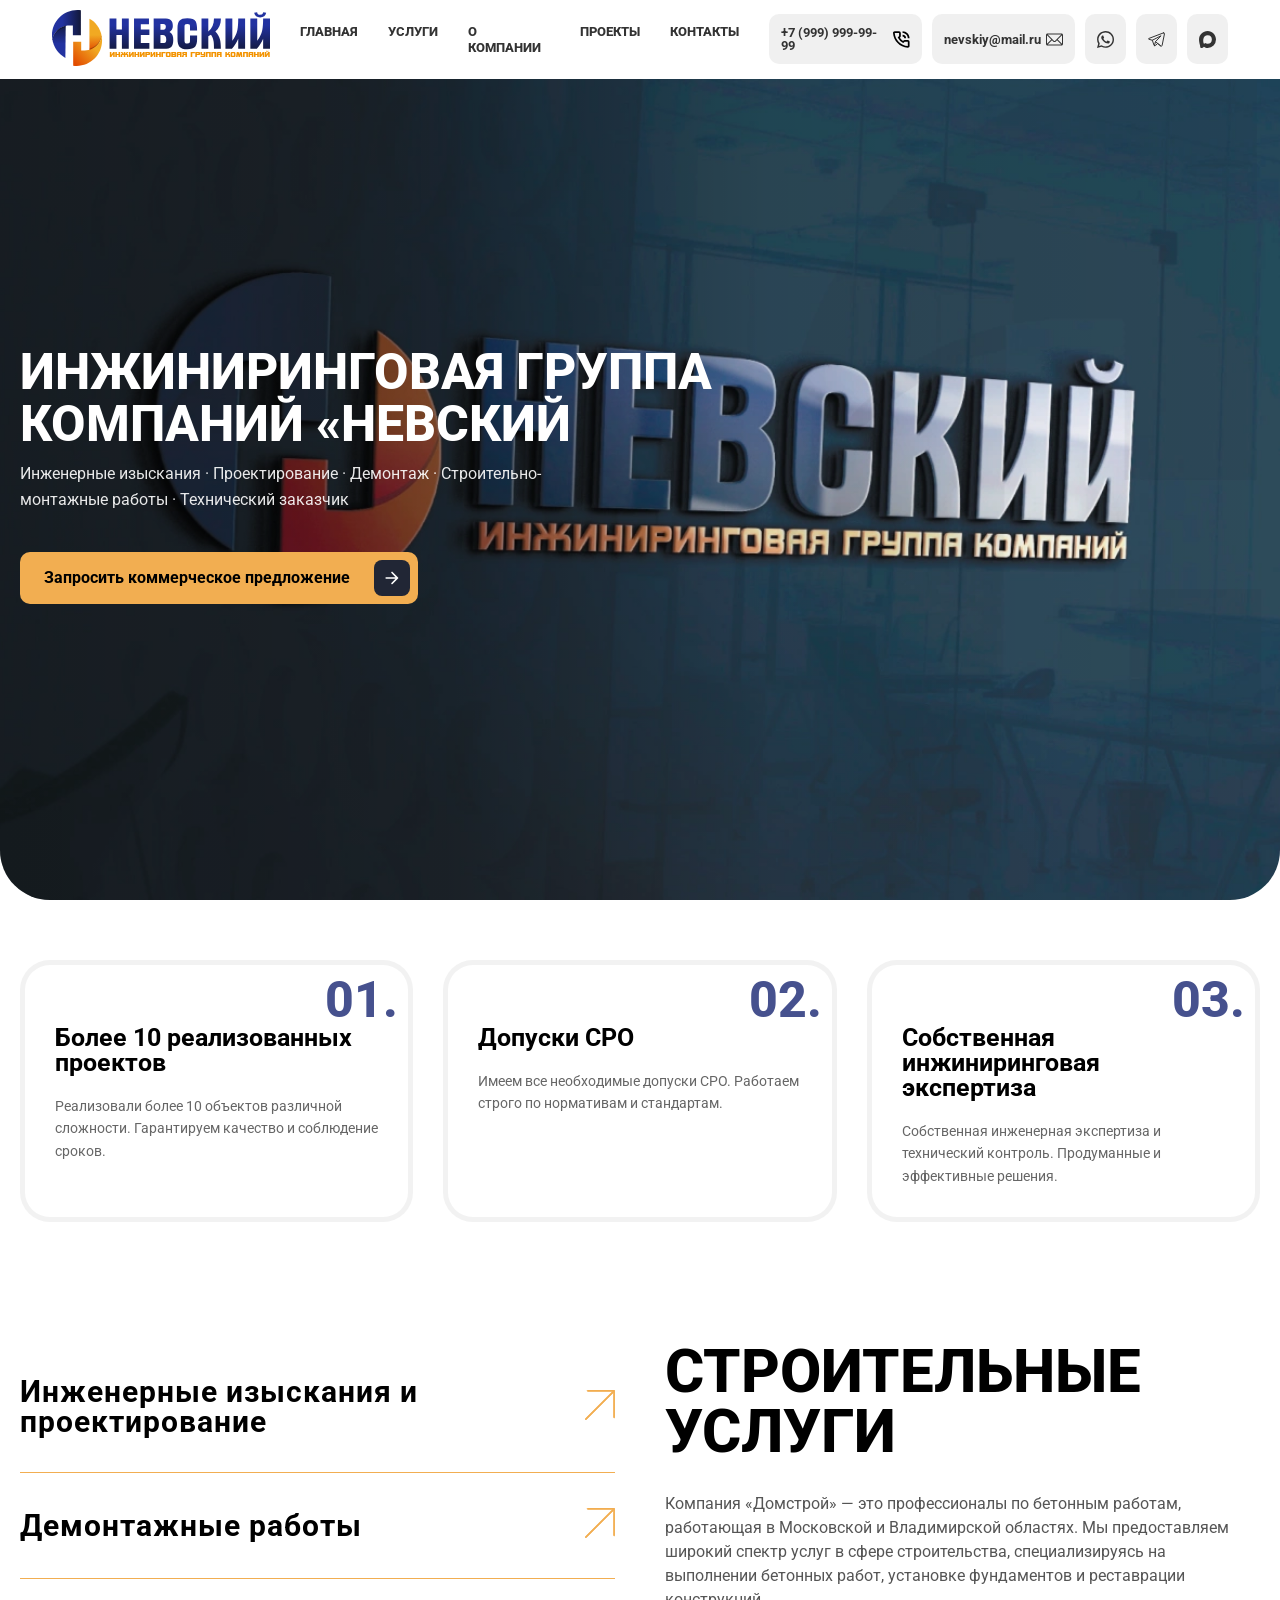
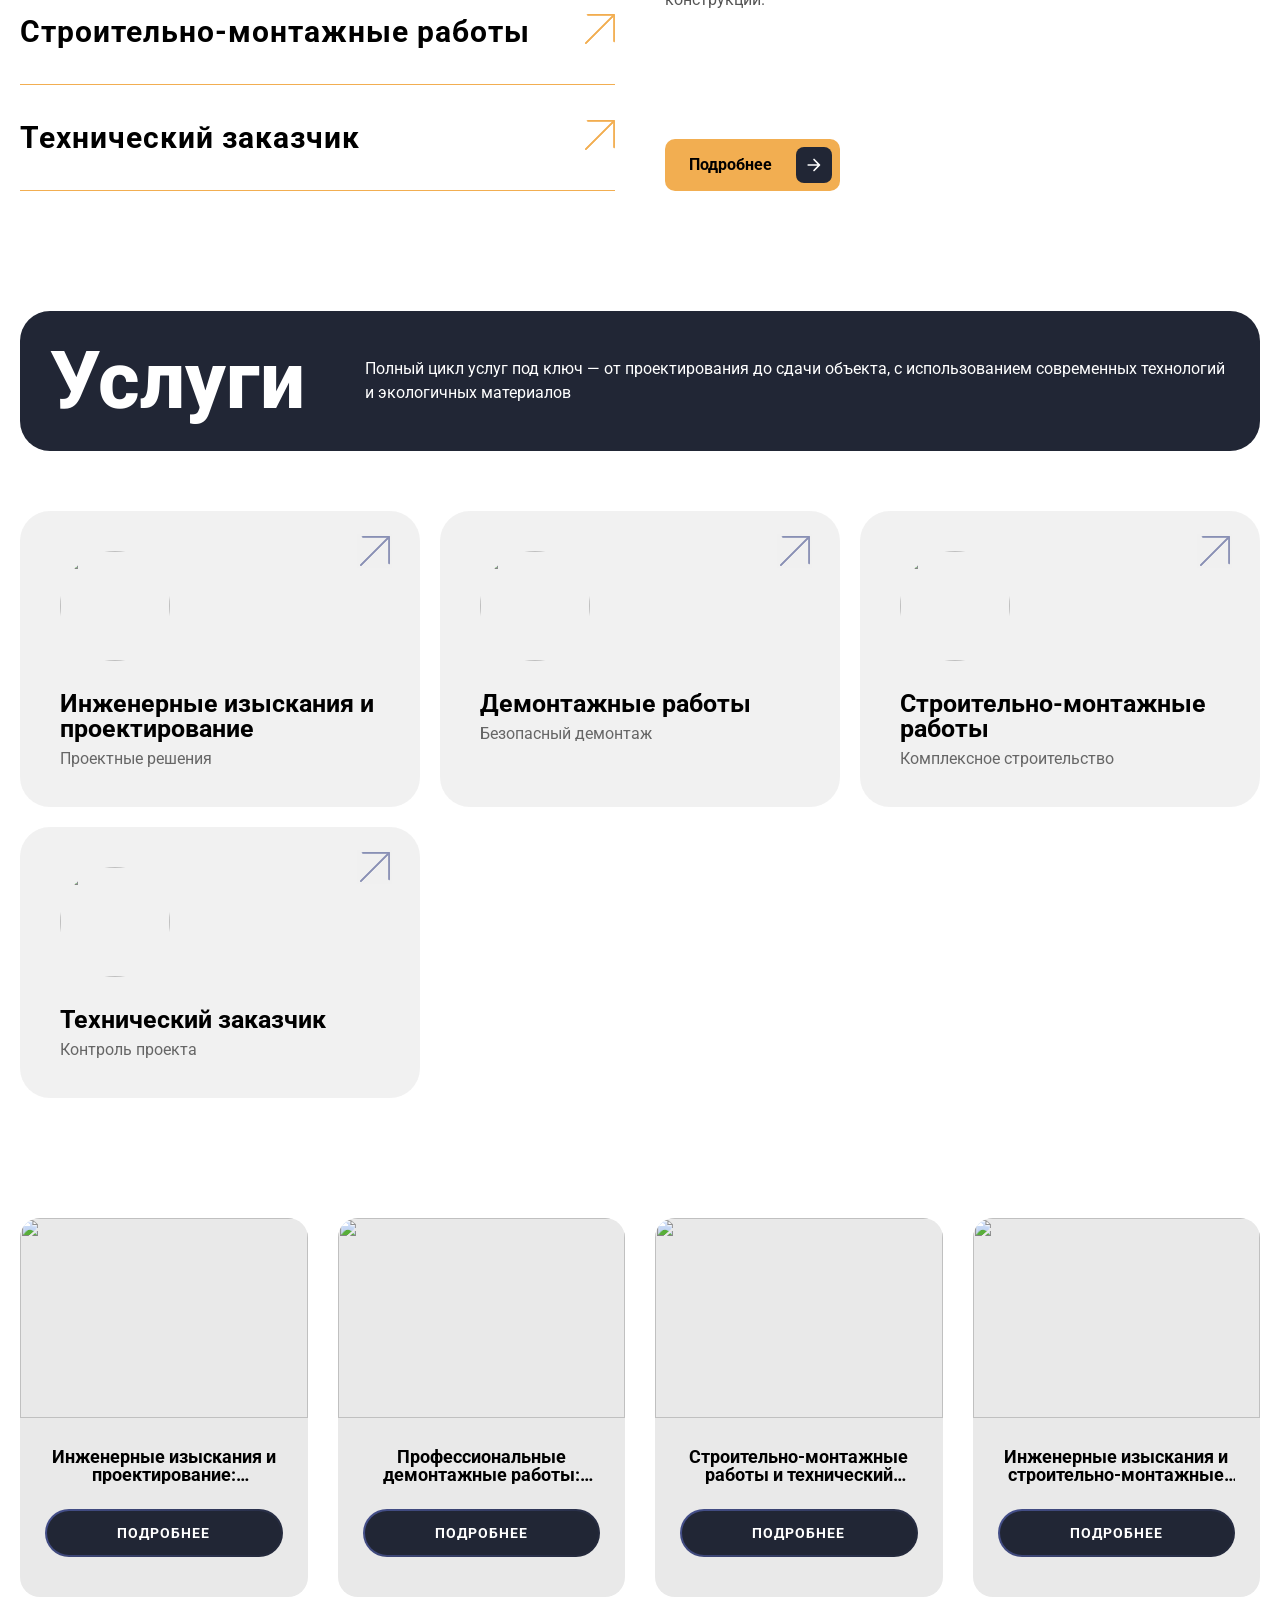
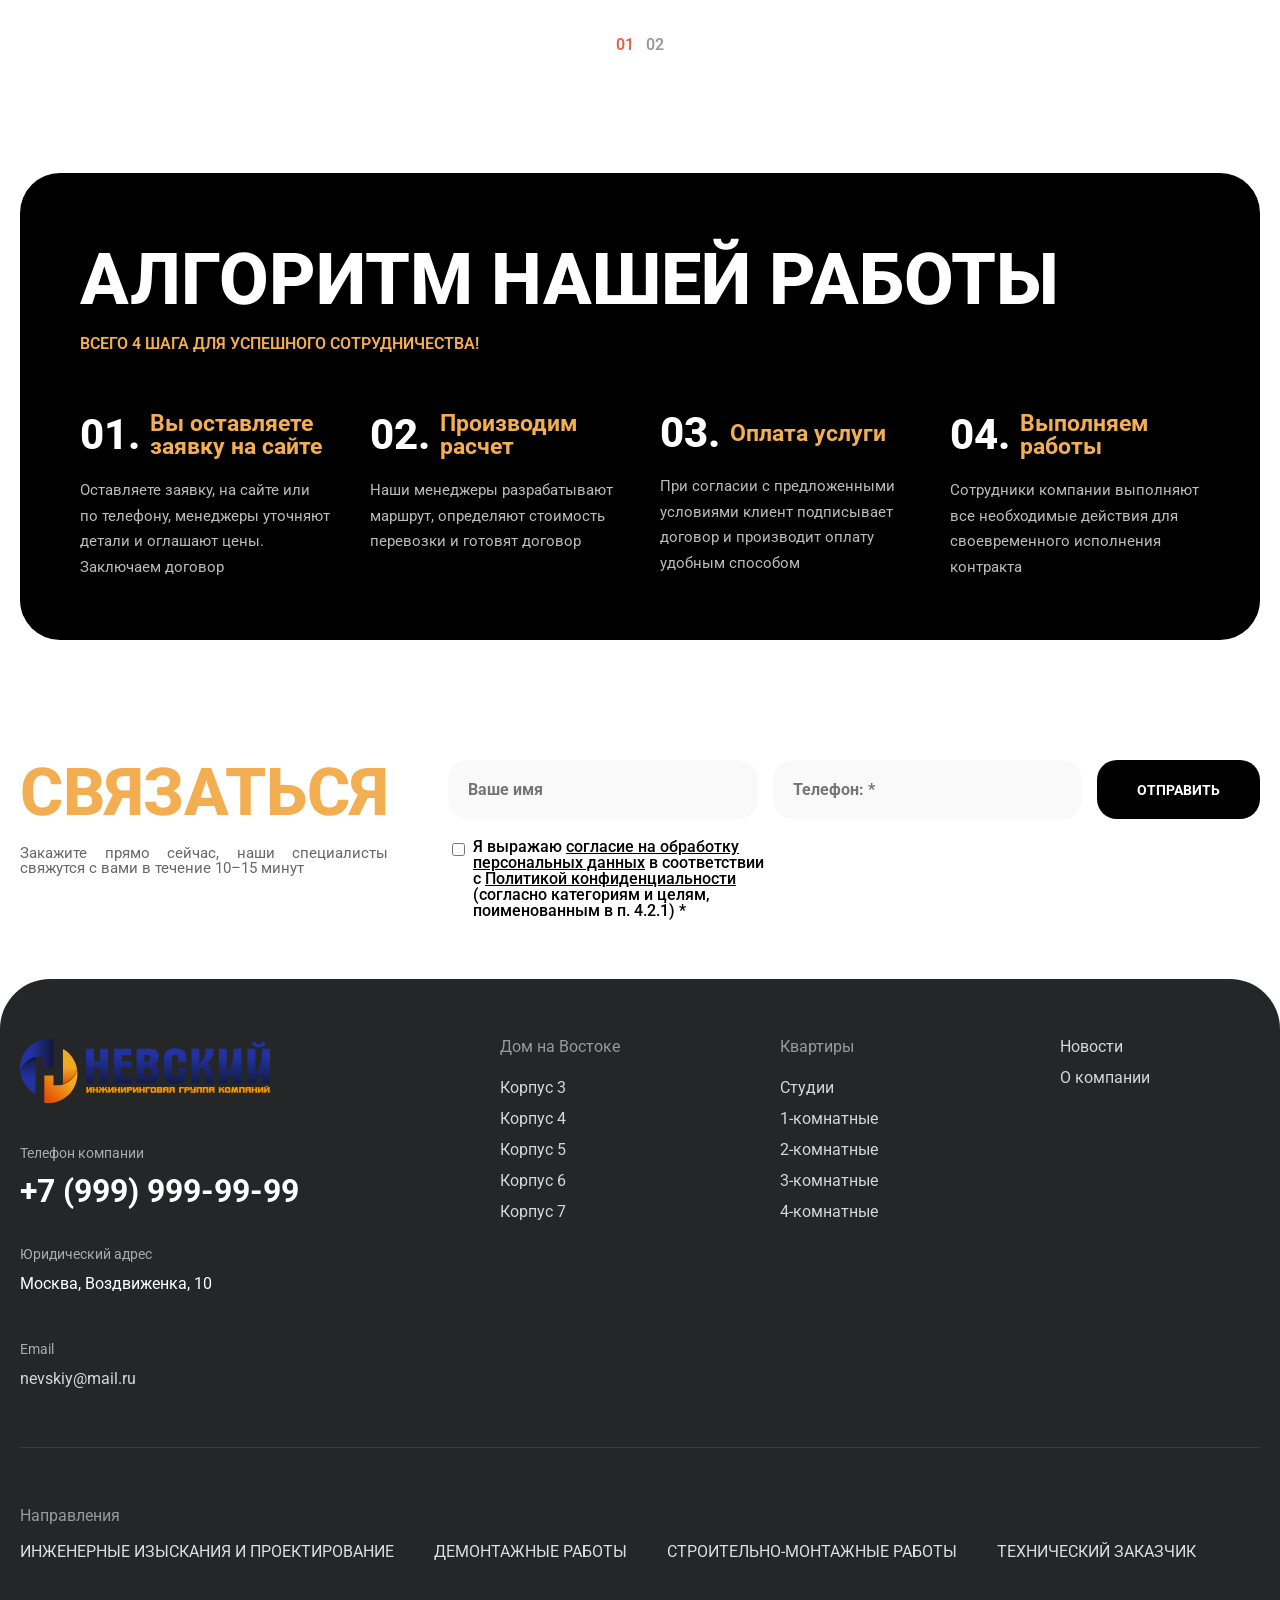
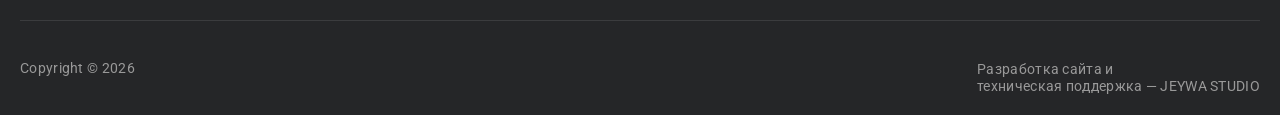
==== index.html @ 9e15210d "new" ====
<!doctype html>
<html lang="en">
  <head>
    <meta charset="UTF-8" />
    <meta name="viewport" content="width=device-width, initial-scale=1.0" />
    <link rel="stylesheet" href="/assests/css/reset.css" />
    <link
      rel="stylesheet"
      href="https://cdn.jsdelivr.net/npm/swiper@11/swiper-bundle.min.css"
    />
    <link rel="stylesheet" href="/assests/css/style.css" />
    <link
      rel="shortcut icon"
      href="/assests/img/favicon.svg"
      type="image/x-icon"
    />
    <title>Невский</title>
  </head>
  <body>
    <header>
      <div class="container">
        <div class="header_menu">
          <a href="/">
            <img src="/assests/img/logo.svg" alt="" />
          </a>
          <ul class="menu">
            <li><a href="/">ГЛАВНАЯ</a></li>
            <li class="has-dropdown">
              <a href="#">УСЛУГИ</a>

              <div class="dropdown">
                <ul>
                  <li><a href="#">Инженерные изыскания и проектирование</a></li>
                  <li><a href="#">Демонтажные работы</a></li>
                  <li><a href="#">Строительно-монтажные работы</a></li>
                  <li><a href="#">Технический заказчик</a></li>
                </ul>
              </div>
            </li>
            <li><a href="">О КОМПАНИИ</a></li>
            <li><a href="">ПРОЕКТЫ</a></li>
            <li><a href="">КОНТАКТЫ</a></li>
          </ul>
          <div class="socials">
            <a href="" class="phone">
              +7 (999) 999-99-99
              <svg
                xmlns="http://www.w3.org/2000/svg"
                preserveAspectRatio="xMidYMid"
                width="28"
                height="28"
                viewBox="0 0 28 28"
                data-prefix="i2xv66jni"
              >
                <path
                  d="M25.025 27.999l-.2-.006C11.516 27.153.846 16.484.006 3.176A3.023 3.023 0 0 1 .803.923a2.918 2.918 0 0 1 2.151-.92h7.332a2.956 2.956 0 0 1 2.952 2.952v5.293c0 .777-.315 1.538-.864 2.087l-.735.735a17.316 17.316 0 0 0 5.293 5.291l.735-.734a2.935 2.935 0 0 1 2.087-.864h5.294A2.955 2.955 0 0 1 28 17.715v7.332c0 1.656-1.307 2.952-2.975 2.952zm.023-10.284h-5.294l-2.33 2.33-.972-.537a20.286 20.286 0 0 1-7.96-7.958l-.536-.972 2.33-2.33V2.955H2.954C3.699 14.817 13.182 24.3 25.012 25.047l.013 1.476v-1.476c.027 0 .038-.006.038-.006l-.015-7.326zm-5.905-5.904a2.956 2.956 0 0 0-2.952-2.952V5.907a5.91 5.91 0 0 1 5.904 5.904h-2.952zm-2.952-8.856V.003C22.702.003 28 5.3 28 11.811h-2.952c0-4.884-3.973-8.856-8.857-8.856z"
                  fill-rule="evenodd"
                  class="path-i1nedck9y"
                ></path>
              </svg>
            </a>
            <a href="" class="mail">
              nevskiy@mail.ru
              <svg
                xmlns="http://www.w3.org/2000/svg"
                version="1.1"
                xmlns:xlink="http://www.w3.org/1999/xlink"
                width="512"
                height="512"
                x="0"
                y="0"
                viewBox="0 0 512 512"
                style="enable-background: new 0 0 512 512"
                xml:space="preserve"
                class=""
              >
                <g>
                  <path
                    d="M467 76H45C20.238 76 0 96.149 0 121v270c0 24.86 20.251 45 45 45h422c24.762 0 45-20.149 45-45V121c0-24.857-20.248-45-45-45zm-6.91 30L267.624 299.094c-5.864 5.882-17.381 5.886-23.248 0L51.91 106h408.18zM30 385.485v-258.97L159.065 256 30 385.485zM51.91 406l128.334-128.752 42.885 43.025c17.574 17.631 48.175 17.624 65.743 0l42.885-43.024L460.09 406H51.91zM482 385.485 352.935 256 482 126.515v258.97z"
                    fill="#333333"
                    opacity="1"
                    data-original="#000000"
                    class=""
                  ></path>
                </g>
              </svg>
            </a>
            <a href="">
              <svg
                xmlns="http://www.w3.org/2000/svg"
                version="1.1"
                xmlns:xlink="http://www.w3.org/1999/xlink"
                width="512"
                height="512"
                x="0"
                y="0"
                viewBox="0 0 24 24"
                style="enable-background: new 0 0 512 512"
                xml:space="preserve"
                class=""
              >
                <g>
                  <path
                    d="m17.507 14.307-.009.075c-2.199-1.096-2.429-1.242-2.713-.816-.197.295-.771.964-.944 1.162-.175.195-.349.21-.646.075-.3-.15-1.263-.465-2.403-1.485-.888-.795-1.484-1.77-1.66-2.07-.293-.506.32-.578.878-1.634.1-.21.049-.375-.025-.524-.075-.15-.672-1.62-.922-2.206-.24-.584-.487-.51-.672-.51-.576-.05-.997-.042-1.368.344-1.614 1.774-1.207 3.604.174 5.55 2.714 3.552 4.16 4.206 6.804 5.114.714.227 1.365.195 1.88.121.574-.091 1.767-.721 2.016-1.426.255-.705.255-1.29.18-1.425-.074-.135-.27-.21-.57-.345z"
                    fill="#333333"
                    opacity="1"
                    data-original="#000000"
                    class=""
                  ></path>
                  <path
                    d="M20.52 3.449C12.831-3.984.106 1.407.101 11.893c0 2.096.549 4.14 1.595 5.945L0 24l6.335-1.652c7.905 4.27 17.661-1.4 17.665-10.449 0-3.176-1.24-6.165-3.495-8.411zm1.482 8.417c-.006 7.633-8.385 12.4-15.012 8.504l-.36-.214-3.75.975 1.005-3.645-.239-.375c-4.124-6.565.614-15.145 8.426-15.145a9.865 9.865 0 0 1 7.021 2.91 9.788 9.788 0 0 1 2.909 6.99z"
                    fill="#333333"
                    opacity="1"
                    data-original="#000000"
                    class=""
                  ></path>
                </g>
              </svg>
            </a>
            <a href="">
              <svg
                xmlns="http://www.w3.org/2000/svg"
                version="1.1"
                xmlns:xlink="http://www.w3.org/1999/xlink"
                width="512"
                height="512"
                x="0"
                y="0"
                viewBox="0 0 682.667 682.667"
                style="enable-background: new 0 0 512 512"
                xml:space="preserve"
                class=""
              >
                <g>
                  <defs>
                    <clipPath id="a" clipPathUnits="userSpaceOnUse">
                      <path
                        d="M0 512h512V0H0Z"
                        fill="#333333"
                        opacity="1"
                        data-original="#000000"
                        class=""
                      ></path>
                    </clipPath>
                  </defs>
                  <g
                    clip-path="url(#a)"
                    transform="matrix(1.33333 0 0 -1.33333 0 682.667)"
                  >
                    <path
                      d="m0 0-433.385-165.437c-21.983-8.391-21.621-21.09.801-28.223l97.365-27.86 51.179-146.354c7.766-22.211 28.282-27.341 45.59-11.406l65.114 59.952 91.502-73.681c18.594-14.42 37.625-7.349 42.295 15.709l71.01 350.63C36.141-3.612 21.98 8.388 0 0Z"
                      style="
                        stroke-width: 30;
                        stroke-linecap: round;
                        stroke-linejoin: round;
                        stroke-miterlimit: 10;
                        stroke-dasharray: none;
                        stroke-opacity: 1;
                      "
                      transform="translate(464.639 454.906)"
                      fill="none"
                      stroke="#333333"
                      stroke-width="30"
                      stroke-linecap="round"
                      stroke-linejoin="round"
                      stroke-miterlimit="10"
                      stroke-dasharray="none"
                      stroke-opacity=""
                      data-original="#000000"
                      opacity="1"
                      class=""
                    ></path>
                    <path
                      d="m0 0 260.809 133.243L93.535-44.497l-29.594-119.86"
                      style="
                        stroke-width: 30;
                        stroke-linecap: round;
                        stroke-linejoin: round;
                        stroke-miterlimit: 10;
                        stroke-dasharray: none;
                        stroke-opacity: 1;
                      "
                      transform="translate(130.728 234.059)"
                      fill="none"
                      stroke="#333333"
                      stroke-width="30"
                      stroke-linecap="round"
                      stroke-linejoin="round"
                      stroke-miterlimit="10"
                      stroke-dasharray="none"
                      stroke-opacity=""
                      data-original="#000000"
                      opacity="1"
                      class=""
                    ></path>
                    <path
                      d="m0 0 156.959-126.387"
                      style="
                        stroke-width: 30;
                        stroke-linecap: round;
                        stroke-linejoin: round;
                        stroke-miterlimit: 10;
                        stroke-dasharray: none;
                        stroke-opacity: 1;
                      "
                      transform="translate(225.052 188.92)"
                      fill="none"
                      stroke="#333333"
                      stroke-width="30"
                      stroke-linecap="round"
                      stroke-linejoin="round"
                      stroke-miterlimit="10"
                      stroke-dasharray="none"
                      stroke-opacity=""
                      data-original="#000000"
                      opacity="1"
                      class=""
                    ></path>
                  </g>
                </g>
              </svg>
            </a>
            <a href="">
              <svg
                xmlns="http://www.w3.org/2000/svg"
                viewBox="0 0 42 42"
                width="42"
                height="42"
                fill="#333"
              >
                <path
                  fill-rule="evenodd"
                  d="M21.47 41.88c-4.11 0-6.02-.6-9.34-3-2.1 2.7-8.75 4.81-9.04 1.2 0-2.71-.6-5-1.28-7.5C1 29.5.08 26.07.08 21.1.08 9.23 9.82.3 21.36.3c11.55 0 20.6 9.37 20.6 20.91a20.6 20.6 0 0 1-20.49 20.67Zm.17-31.32c-5.62-.29-10 3.6-10.97 9.7-.8 5.05.62 11.2 1.83 11.52.58.14 2.04-1.04 2.95-1.95a10.4 10.4 0 0 0 5.08 1.81 10.7 10.7 0 0 0 11.19-9.97 10.7 10.7 0 0 0-10.08-11.1Z"
                  clip-rule="evenodd"
                ></path>
              </svg>
            </a>
          </div>
        </div>
      </div>
    </header>
    <main>
      <section class="hero">
        <div class="container">
          <div class="hero-content">
            <!-- <span class="hero-subtitle white">
              СКОРОСТЬ И КАЧЕСТВО РАБОТЫ
            </span> -->

            <!-- <span class="hero-subtitle yellow">
               Инжиниринговая Группа Компаний «Невский
            </span> -->

            <h1 class="hero-title">Инжиниринговая Группа Компаний «Невский</h1>

            <p class="hero-text">
              Инженерные изыскания · Проектирование · Демонтаж ·
              Строительно-монтажные работы · Технический заказчик
            </p>
            <a class="view-posts-btn">
              <span class="btn-text">Запросить коммерческое предложение</span>

              <span class="btn-icon">
                <svg
                  xmlns="http://www.w3.org/2000/svg"
                  aria-hidden="true"
                  viewBox="0 0 24 24"
                >
                  <path
                    fill="currentColor"
                    d="M5 13h11.17l-4.88 4.88c-.39.39-.39 1.03 0 1.42s1.02.39 1.41 0l6.59-6.59a.996.996 0 0 0 0-1.41l-6.58-6.6a.996.996 0 1 0-1.41 1.41L16.17 11H5c-.55 0-1 .45-1 1s.45 1 1 1"
                  ></path>
                </svg>
              </span>
            </a>
          </div>
        </div>
      </section>
      <section class="advantages">
        <div class="container">
          <div class="advantages-grid">
            <div class="adv-card">
              <span class="adv-number"></span>
              <h3>Более 10 реализованных проектов</h3>
              <p>
                Реализовали более 10 объектов различной сложности. Гарантируем
                качество и соблюдение сроков.
              </p>
            </div>

            <div class="adv-card">
              <span class="adv-number"></span>
              <h3>Допуски СРО</h3>
              <p>
                Имеем все необходимые допуски СРО. Работаем строго по нормативам
                и стандартам.
              </p>
            </div>

            <div class="adv-card">
              <span class="adv-number"></span>
              <h3>Собственная инжиниринговая экспертиза</h3>
              <p>
                Собственная инженерная экспертиза и технический контроль.
                Продуманные и эффективные решения.
              </p>
            </div>
          </div>
        </div>
      </section>
      <section class="about-services">
        <div class="container">
          <div class="about-wrapper">
            <!-- LEFT -->
            <div class="about-left">
              <div class="service-item">
                <h3>Инженерные изыскания и проектирование</h3>
                <span class="arrow">
                  <svg
                    xmlns="http://www.w3.org/2000/svg"
                    preserveAspectRatio="xMidYMid"
                    width="42"
                    height="42"
                    viewBox="0 0 42 42"
                    data-prefix="isy498gd6"
                  >
                    <path
                      d="M.996 42a.995.995 0 0 0 .706-.293L39.91 3.414V38a.999.999 0 1 0 1.996 0V1a1 1 0 0 0-.998-1H3.99a.999.999 0 0 0-.998 1c0 .552.446 1 .998 1h34.509L.291 40.293A1 1 0 0 0 .996 42z"
                      fill-rule="evenodd"
                    ></path>
                  </svg>
                </span>
              </div>

              <div class="service-item">
                <h3>Демонтажные работы</h3>
                <span class="arrow">
                  <svg
                    xmlns="http://www.w3.org/2000/svg"
                    preserveAspectRatio="xMidYMid"
                    width="42"
                    height="42"
                    viewBox="0 0 42 42"
                    data-prefix="isy498gd6"
                  >
                    <path
                      d="M.996 42a.995.995 0 0 0 .706-.293L39.91 3.414V38a.999.999 0 1 0 1.996 0V1a1 1 0 0 0-.998-1H3.99a.999.999 0 0 0-.998 1c0 .552.446 1 .998 1h34.509L.291 40.293A1 1 0 0 0 .996 42z"
                      fill-rule="evenodd"
                    ></path>
                  </svg>
                </span>
              </div>

              <div class="service-item">
                <h3>Строительно-монтажные работы</h3>
                <span class="arrow">
                  <svg
                    xmlns="http://www.w3.org/2000/svg"
                    preserveAspectRatio="xMidYMid"
                    width="42"
                    height="42"
                    viewBox="0 0 42 42"
                    data-prefix="isy498gd6"
                  >
                    <path
                      d="M.996 42a.995.995 0 0 0 .706-.293L39.91 3.414V38a.999.999 0 1 0 1.996 0V1a1 1 0 0 0-.998-1H3.99a.999.999 0 0 0-.998 1c0 .552.446 1 .998 1h34.509L.291 40.293A1 1 0 0 0 .996 42z"
                      fill-rule="evenodd"
                    ></path>
                  </svg>
                </span>
              </div>

              <div class="service-item">
                <h3>Технический заказчик</h3>
                <span class="arrow">
                  <svg
                    xmlns="http://www.w3.org/2000/svg"
                    preserveAspectRatio="xMidYMid"
                    width="42"
                    height="42"
                    viewBox="0 0 42 42"
                    data-prefix="isy498gd6"
                  >
                    <path
                      d="M.996 42a.995.995 0 0 0 .706-.293L39.91 3.414V38a.999.999 0 1 0 1.996 0V1a1 1 0 0 0-.998-1H3.99a.999.999 0 0 0-.998 1c0 .552.446 1 .998 1h34.509L.291 40.293A1 1 0 0 0 .996 42z"
                      fill-rule="evenodd"
                    ></path>
                  </svg>
                </span>
              </div>
            </div>

            <!-- RIGHT -->
            <div class="about-right">
              <div>
                <h2>СТРОИТЕЛЬНЫЕ УСЛУГИ</h2>
                <p>
                  Компания «Домстрой» — это профессионалы по бетонным работам,
                  работающая в Московской и Владимирской областях. Мы
                  предоставляем широкий спектр услуг в сфере строительства,
                  специализируясь на выполнении бетонных работ, установке
                  фундаментов и реставрации конструкций.
                </p>
              </div>
              <a class="view-posts-btn">
                <span class="btn-text">Подробнее</span>

                <span class="btn-icon">
                  <svg
                    xmlns="http://www.w3.org/2000/svg"
                    aria-hidden="true"
                    viewBox="0 0 24 24"
                  >
                    <path
                      fill="currentColor"
                      d="M5 13h11.17l-4.88 4.88c-.39.39-.39 1.03 0 1.42s1.02.39 1.41 0l6.59-6.59a.996.996 0 0 0 0-1.41l-6.58-6.6a.996.996 0 1 0-1.41 1.41L16.17 11H5c-.55 0-1 .45-1 1s.45 1 1 1"
                    ></path>
                  </svg>
                </span>
              </a>
            </div>
          </div>
        </div>
      </section>
      <section class="services">
        <div class="container">
          <!-- HEADER -->
          <div class="services-header">
            <h2>Услуги</h2>
            <p>
              Полный цикл услуг под ключ — от проектирования до сдачи объекта, с
              использованием современных технологий и экологичных материалов
            </p>
          </div>
          <div class="services-grid">
            <div class="service-card">
              <span class="card-arrow">
                <svg
                  xmlns="http://www.w3.org/2000/svg"
                  preserveAspectRatio="xMidYMid"
                  width="42"
                  height="42"
                  viewBox="0 0 42 42"
                  data-prefix="isy498gd6"
                >
                  <path
                    d="M.996 42a.995.995 0 0 0 .706-.293L39.91 3.414V38a.999.999 0 1 0 1.996 0V1a1 1 0 0 0-.998-1H3.99a.999.999 0 0 0-.998 1c0 .552.446 1 .998 1h34.509L.291 40.293A1 1 0 0 0 .996 42z"
                    fill-rule="evenodd"
                  ></path>
                </svg>
              </span>

              <div class="card-image">
                <img
                  src="https://boguchanskij-mo-r04.gosweb.gosuslugi.ru/netcat_files/351/2069/foto_izyskatel_skie_raboty.jpg"
                />
              </div>

              <h3>Инженерные изыскания и проектирование</h3>
              <p>Проектные решения</p>
            </div>

            <div class="service-card">
              <span class="card-arrow">
                <svg
                  xmlns="http://www.w3.org/2000/svg"
                  preserveAspectRatio="xMidYMid"
                  width="42"
                  height="42"
                  viewBox="0 0 42 42"
                  data-prefix="isy498gd6"
                >
                  <path
                    d="M.996 42a.995.995 0 0 0 .706-.293L39.91 3.414V38a.999.999 0 1 0 1.996 0V1a1 1 0 0 0-.998-1H3.99a.999.999 0 0 0-.998 1c0 .552.446 1 .998 1h34.509L.291 40.293A1 1 0 0 0 .996 42z"
                    fill-rule="evenodd"
                  ></path>
                </svg>
              </span>

              <div class="card-image">
                <img
                  src="https://pskaksioma.ru/wp-content/uploads/2025/05/chatgpt-image-10-maya-2025-g.-13_41_49-7489040-1024x683.png"
                />
              </div>

              <h3>Демонтажные работы</h3>
              <p>Безопасный демонтаж</p>
            </div>
            <div class="service-card">
              <span class="card-arrow">
                <svg
                  xmlns="http://www.w3.org/2000/svg"
                  preserveAspectRatio="xMidYMid"
                  width="42"
                  height="42"
                  viewBox="0 0 42 42"
                  data-prefix="isy498gd6"
                >
                  <path
                    d="M.996 42a.995.995 0 0 0 .706-.293L39.91 3.414V38a.999.999 0 1 0 1.996 0V1a1 1 0 0 0-.998-1H3.99a.999.999 0 0 0-.998 1c0 .552.446 1 .998 1h34.509L.291 40.293A1 1 0 0 0 .996 42z"
                    fill-rule="evenodd"
                  ></path>
                </svg>
              </span>

              <div class="card-image">
                <img
                  src="https://technocontrol.kz/wp-content/uploads/2025/09/ChatGPT-Image-28-sent.-2025-g.-05_07_58-1024x683.png"
                />
              </div>

              <h3>Строительно-монтажные работы</h3>
              <p>Комплексное строительство</p>
            </div>
            <div class="service-card">
              <span class="card-arrow">
                <svg
                  xmlns="http://www.w3.org/2000/svg"
                  preserveAspectRatio="xMidYMid"
                  width="42"
                  height="42"
                  viewBox="0 0 42 42"
                  data-prefix="isy498gd6"
                >
                  <path
                    d="M.996 42a.995.995 0 0 0 .706-.293L39.91 3.414V38a.999.999 0 1 0 1.996 0V1a1 1 0 0 0-.998-1H3.99a.999.999 0 0 0-.998 1c0 .552.446 1 .998 1h34.509L.291 40.293A1 1 0 0 0 .996 42z"
                    fill-rule="evenodd"
                  ></path>
                </svg>
              </span>

              <div class="card-image">
                <img
                  src="https://sppi.ooo/uploads/SiteArticle/texnicheskij-zakazchik-upravlenie-proektami/36e9d12ff63f46b28cef00df26454b34.webp.WebP"
                />
              </div>

              <h3>Технический заказчик</h3>
              <p>Контроль проекта</p>
            </div>
          </div>
        </div>
      </section>
      <section class="blog-section">
        <div class="container">
          <div class="blog-slider swiper">
            <div class="swiper-wrapper">
              <!-- CARD -->
              <div class="swiper-slide">
                <div class="blog-card">
                  <div class="blog-img">
                    <img
                      src="https://giprovodhoz.by/wp-content/uploads/2025/07/dd-2048x1366.jpg"
                    />
                  </div>
                  <div class="blog-content">
                    <h3>
                      Инженерные изыскания и проектирование: фундамент успешного
                      строительства
                    </h3>
                    <a href="#" class="blog-btn">Подробнее</a>
                  </div>
                </div>
              </div>
              <div class="swiper-slide">
                <div class="blog-card">
                  <div class="blog-img">
                    <img
                      src="https://demontag24.ru/wp-content/uploads/2025/02/image-49-4.jpg"
                    />
                  </div>
                  <div class="blog-content">
                    <h3>
                      Профессиональные демонтажные работы: безопасность,
                      технологии и контроль
                    </h3>
                    <a href="#" class="blog-btn">Подробнее</a>
                  </div>
                </div>
              </div>
              <div class="swiper-slide">
                <div class="blog-card">
                  <div class="blog-img">
                    <img
                      src="https://bober.ru/sites/default/files/styles/in_text/public/2021-09/body/shutterstock_1470580193.jpg?itok=20ZU6P6i"
                    />
                  </div>
                  <div class="blog-content">
                    <h3>
                      Строительно-монтажные работы и технический заказчик:
                      контроль качества на каждом этапе
                    </h3>
                    <a href="#" class="blog-btn">Подробнее</a>
                  </div>
                </div>
              </div>

              <div class="swiper-slide">
                <div class="blog-card">
                  <div class="blog-img">
                    <img
                      src="https://i.pinimg.com/originals/e4/ff/fa/e4fffa9325f9971541cad73e0fe86fac.jpg"
                    />
                  </div>
                  <div class="blog-content">
                    <h3>
                      Инженерные изыскания и строительно-монтажные работы:
                      основа надежного и безопасного строительства
                    </h3>
                    <a href="#" class="blog-btn">Подробнее</a>
                  </div>
                </div>
              </div>

              <div class="swiper-slide">
                <div class="blog-card">
                  <div class="blog-img">
                    <img
                      src="https://demontag24.ru/wp-content/uploads/2025/03/image-205-1.jpg"
                    />
                  </div>
                  <div class="blog-content">
                    <h3>
                      Демонтаж и технический заказчик: эффективное управление
                      строительными процессами
                    </h3>
                    <a href="#" class="blog-btn">Подробнее</a>
                  </div>
                </div>
              </div>
            </div>

            <!-- Navigation -->
            <div class="blog-prev">
              <svg
                xmlns="http://www.w3.org/2000/svg"
                preserveAspectRatio="xMidYMid"
                width="42"
                height="42"
                viewBox="0 0 42 42"
                data-prefix="isy498gd6"
              >
                <path
                  d="M.996 42a.995.995 0 0 0 .706-.293L39.91 3.414V38a.999.999 0 1 0 1.996 0V1a1 1 0 0 0-.998-1H3.99a.999.999 0 0 0-.998 1c0 .552.446 1 .998 1h34.509L.291 40.293A1 1 0 0 0 .996 42z"
                  fill-rule="evenodd"
                ></path>
              </svg>
            </div>
            <div class="blog-next">›</div>

            <!-- Pagination Numbers -->
            <div class="blog-pagination"></div>
          </div>
        </div>
      </section>
      <section class="workflow">
        <div class="container">
          <div class="workflow-box">
            <h2>АЛГОРИТМ НАШЕЙ РАБОТЫ</h2>
            <span class="workflow-subtitle">
              ВСЕГО 4 ШАГА ДЛЯ УСПЕШНОГО СОТРУДНИЧЕСТВА!
            </span>

            <div class="workflow-grid">
              <div class="workflow-item">
                <div class="wf-top">
                  <div class="wf-number"></div>
                  <h3>Вы оставляете заявку на сайте</h3>
                </div>
                <p>
                  Оставляете заявку, на сайте или по телефону, менеджеры
                  уточняют детали и оглашают цены. Заключаем договор
                </p>
              </div>

              <div class="workflow-item">
                <div class="wf-top">
                  <div class="wf-number"></div>
                  <h3>Производим расчет</h3>
                </div>
                <p>
                  Наши менеджеры разрабатывают маршрут, определяют стоимость
                  перевозки и готовят договор
                </p>
              </div>

              <div class="workflow-item">
                <div class="wf-top">
                  <div class="wf-number"></div>
                  <h3>Оплата услуги</h3>
                </div>
                <p>
                  При согласии с предложенными условиями клиент подписывает
                  договор и производит оплату удобным способом
                </p>
              </div>

              <div class="workflow-item">
                <div>
                  <div class="wf-top">
                    <div class="wf-number"></div>
                    <h3>Выполняем работы</h3>
                  </div>
                </div>
                <p>
                  Сотрудники компании выполняют все необходимые действия для
                  своевременного исполнения контракта
                </p>
              </div>
            </div>
          </div>
        </div>
      </section>
      <section class="contact-cta">
        <div class="container">
          <div class="contact-wrapper">
            <!-- LEFT -->
            <div class="contact-left">
              <h2>СВЯЗАТЬСЯ</h2>
              <p>
                Закажите прямо сейчас, наши специалисты свяжутся с вами в
                течение 10–15 минут
              </p>
            </div>

            <!-- RIGHT -->
            <div class="contact-right">
              <form class="contact-form">
                <div class="form-row">
                  <input type="text" placeholder="Ваше имя" />
                  <input type="tel" placeholder="Телефон: *" required />
                  <button type="submit" class="submit-btn">ОТПРАВИТЬ</button>
                </div>

                <div class="privacy-wrapper">
                  <label class="privacy">
                    <input type="checkbox" required />
                    <span>
                      Я выражаю
                      <a href="">согласие на обработку персональных данных</a> в
                      соответствии с
                      <a href="">Политикой конфиденциальности</a> (согласно
                      категориям и целям, поименованным в п. 4.2.1) *
                    </span>
                  </label>
                </div>
              </form>
            </div>
          </div>
        </div>
      </section>
    </main>
    <footer class="footer">
      <div class="container">
        <div class="footer-top">
          <!-- LEFT -->
          <div class="footer-col footer-contact">
            <div class="footer-logo">
              <a href="/" class="logo-icon"></a>
              <img src="/assests/img/logo.svg" alt="" />
            </div>

            <a href="" class="footer-info">
              <span>Телефон компании</span>
              <a href="" class="phone"> +7 (999) 999-99-99 </a>
            </a>

            <a href="" class="footer-info adress">
              <span>Юридический адрес</span>
              <p>Москва, Воздвиженка, 10</p>
            </a>

            <a href="" class="footer-info">
              <span>Email</span>
              <a href="mailto:development@domrf.ru"> nevskiy@mail.ru </a>
            </a>
          </div>

          <!-- COL 2 -->
          <div class="footer-col">
            <p>Дом на Востоке</p>
            <a href="#">Корпус 3</a>
            <a href="#">Корпус 4</a>
            <a href="#">Корпус 5</a>
            <a href="#">Корпус 6</a>
            <a href="#">Корпус 7</a>
          </div>

          <!-- COL 3 -->
          <div class="footer-col">
            <p>Квартиры</p>
            <a href="#">Студии</a>
            <a href="#">1-комнатные</a>
            <a href="#">2-комнатные</a>
            <a href="#">3-комнатные</a>
            <a href="#">4-комнатные</a>
          </div>

          <!-- COL 4 -->
          <div class="footer-col">
            <a href="#">Новости</a>
            <a href="#">О компании</a>
          </div>
        </div>

        <div class="footer-divider"></div>

        <!-- BOTTOM LINKS -->
        <div class="footer-bottom">
          <div class="footer-logo small"></div>
          <span class="direction-label">Направления</span>

          <div class="direction-links">
            <a href="#">Инженерные изыскания и проектирование</a>
            <a href="#">Демонтажные работы</a>
            <a href="#">Строительно-монтажные работы</a>
            <a href="#">Технический заказчик</a>
          </div>
        </div>
        <div class="footer-divider"></div>
        <div class="footer_bottom">
          <p>Copyright © <span id="year"></span></p>
          <a href="https://jeywastudio.com/" target="_blank">
            Разработка сайта и <br />
            техническая поддержка — JEYWA STUDIO
          </a>
        </div>
      </div>
    </footer>
    <script src="https://cdn.jsdelivr.net/npm/swiper@11/swiper-bundle.min.js"></script>
    <script src="/assests/main.js"></script>
  </body>
</html>
---- assests/css/style.css ----
@import url('https://fonts.googleapis.com/css2?family=Roboto:ital,wght@0,100..900;1,100..900&display=swap');
:root{
    --dark-blue: #212635;
    --light-blue: #46518e;
    --dark-orange: #e1634a;
    --light-orange: #f2ae51;
    --br: 10px
}
*{
    font-family: "Roboto", sans-serif !important;
}
a{
    text-decoration: none;
    color: #333
}
.container{
    max-width: 1400px;
    padding: 0 20px;
    margin: auto;
    width: 100%;
}
header .container{
    max-width: 95%;
}
header.scrolled {
    z-index: 999;
    box-shadow: 10px -6px 15px black;
}
header{
    padding: 10px 0;
    background-color: #fff;
    position: fixed;
    width: 100%;
    z-index: 999;
}
.header_menu{
    position: relative;
    display: flex;
    justify-content: space-between;
    gap: 30px;
    align-items: center;

}
.header_menu > a{
    width: 220px;
    
}
.header_menu > a img{
    object-fit: contain;
    height: auto;
}
.header_menu > ul {
    display: flex;
    gap: 30px;
}
.header_menu > .menu li a{
    font-size: 13px;
    font-weight: 800;
    padding-bottom: 10px;
    transition: .4s ease;
}
.header_menu > .menu li a:hover{
    border-bottom: 4px solid var(--light-orange);
}
.socials svg{
    width: 17px;
    height: 17px;
}
.socials{
    position: relative;
    display: flex;
    gap: 10px;
}
.socials a{
    display: flex;
    gap: 5px;
    align-items: center;
    font-size: 13px;
    font-weight: bold;
    padding: 12px;
    border-radius: var(--br);
    background-color: #2e2e2e12;
    transition: .4s ease;
}
.socials a:hover{
    box-shadow: 3px 2px 0px 0px #333
}
.has-dropdown{
    position: relative;
}
.has-dropdown .dropdown {
    position: absolute;
    top: 100%;
    left: 50%;
    width: 360px;

    background: linear-gradient( 60deg, var(--dark-orange), var(--light-orange));
    border-radius: 18px;
    padding: 30px;

    opacity: 0;
    visibility: hidden;
    transform: translateY(15px);
    transition: all 0.35s ease;
    z-index: 999;
}

.has-dropdown:hover .dropdown {
    opacity: 1;
    visibility: visible;
    transform: translate(-50%, 19px);
}

.dropdown ul {
    list-style: none;
    display: flex;
    flex-direction: column;
    gap: 10px;
}


.dropdown li:last-child {
    margin-bottom: 0;
}

.dropdown a {
    color: #fff;
    font-size: 18px;
    font-weight: 500;
    line-height: 1.4;
    display: block;
    transition: 0.3s;
}
.dropdown a:hover{
    border-bottom: none !important
}
.hero {
  position: relative;
  height: 100vh;
  min-height: 700px;
  display: flex;
  align-items: center;
  justify-content: flex-start;
  background: url("/assests/img/slider.webp") center/cover no-repeat;
  overflow: hidden;
  padding-top: 50px;
  border-bottom-left-radius: 50px;
  border-bottom-right-radius: 50px;
}

.hero::before {
  content: "";
  position: absolute;
  inset: 0;
  background: linear-gradient(
    90deg,
    rgba(0, 0, 0, 0.46) 0%,
    rgba(0, 0, 0, 0.382) 35%,
    rgba(0, 0, 0, 0.09) 60%,
    rgba(0, 0, 0, 0) 100%
  );
  z-index: 1;
}

.hero-content {
  position: relative;
  z-index: 2;
  max-width:700px;
  color: #fff;
}

.hero-subtitle {
  display: block;
  font-size: 16px;
  font-weight: 400;
  letter-spacing: 1px;
  margin-bottom: 15px;
}

.hero-subtitle.yellow {
  color: var(--light-orange);
  margin-bottom: 8px;
}

.hero-title {
  font-size: 50px;
  font-weight: 800;
  line-height: 1.05;
  margin-bottom: 10px;
  text-transform: uppercase;
}

.hero-text {
  font-size: 16px;
  line-height: 1.6;
  margin-bottom: 40px;
  opacity: 0.9;
  max-width: 80%;
}

.hero-btn {
  display: inline-block;
  padding: 18px 50px;
  font-size: 20px;
  font-weight: 700;
  text-decoration: none;
  color: #fff;
  border-radius: 60px;
  background: linear-gradient(180deg, #f6c343 0%, #d9a800 100%);
  transition: 0.3s ease;
}

.hero-btn:hover {
  transform: translateY(-3px);
  box-shadow: 0 10px 25px rgba(0, 0, 0, 0.3);
}

.view-posts-btn {
  display: inline-flex;
  align-items: center;
  gap: 24px;
  padding: 8px 8px 8px 24px;
  border-radius: var(--br);
  background: var(--light-orange);
  cursor: pointer;
  transition:
    background-color 0.3s ease,
    border-color 0.3s ease,
    transform 0.1s ease;
}

.view-posts-btn:hover {
  background-color: #000;
}

.view-posts-btn:active {
  transform: scale(0.95);
}

.btn-text {
  font-size: 16px;
  font-weight: bold;
  color: #000;
  transition: color 0.3s ease;
}

.view-posts-btn:hover .btn-text {
  color: #fff;
}

.btn-icon {
  display: flex;
  align-items: center;
  justify-content: center;
  background-color: var(--dark-blue);
  padding: 8px;
  border-radius: 8px;
  transition: transform 0.3s ease;
}

.view-posts-btn:hover .btn-icon {
  transform: rotate(45deg);
}

.btn-icon svg {
  width: 20px;
  height: 20px;
  color: #fff;
  transition: transform 0.3s ease;
}

.view-posts-btn:hover .btn-icon svg {
  transform: rotate(-45deg);
}
.advantages {
  padding: 60px 0;
}

.advantages-grid {
  display: grid;
  grid-template-columns: repeat(3, 1fr);
  gap: 30px;
}

.adv-card {
  position: relative;
  padding: 30px;
  background: #fff;
  border-radius: 30px;
  border: 5px solid #0000000d;
  transition: 0.3s ease;
}

.adv-card:hover {
  border-color: #00000063
}

.adv-number {
  position: absolute;
  top: 10px;
  right: 10px;
  font-size: 50px;
  font-weight: 800;
  color: var(--light-blue);
}

.adv-card h3 {
  font-size: 25px;
  max-width: 95%;
  font-weight: 700;
  margin-bottom: 20px;
  margin-top: 30px;
}

.adv-card p {
  font-size: 14px;
  line-height: 1.6;
  color: #666;
}
.about-services {
  padding: 60px 0;
}

.about-wrapper {
  display: grid;
  grid-template-columns: 1fr 1fr;
  gap: 50px;
  align-items: start;
}

/* LEFT SIDE */

.about-left {
  display: flex;
  flex-direction: column;
}

.service-item {
  display: flex;
  justify-content: space-between;
  align-items: center;
  padding: 35px 0;
  border-bottom: 1px solid var(--light-orange);
  cursor: pointer;
  transition: 0.3s ease;
}

.service-item h3 {
  font-size: 30px;
  font-weight: 700;
  letter-spacing: 1px;
}

.arrow {
  font-size: 30px;
  transition: transform 0.4s ease;
}
.arrow svg{
    width: 30px;
    height: 30px;
}
.arrow svg path{
    stroke: var(--light-orange);
    fill: var(--light-orange)
}

.service-item:hover .arrow {
  transform: rotate(45deg);
}

.about-right h2 {
  font-size: 60px;
  font-weight: 800;
  margin-bottom: 30px;
}

.about-right p {
  font-size: 16px;
  line-height: 1.5;
  color: #555;
}
.about-services{
    position: relative;
}
.about-services .view-posts-btn{
    position: absolute;
    bottom:60px;
}
.services {
  padding: 60px 0;
}


.services-header {
  background: var(--dark-blue);
  color: #fff;
  border-radius: 30px;
  padding: 30px;
  margin-bottom: 60px;
  display: flex;
  gap: 60px;
  align-items: center;
}

.services-header h2 {
  font-size: 80px;
  font-weight: 800;
}

.services-header p {
  font-size: 16px;
  line-height: 1.5;
}

/* GRID */

.services-grid {
  display: grid;
  grid-template-columns: repeat(3, 1fr);
  gap: 20px;
}

.service-card {
  position: relative;
  background: #eaeaeaad;
  padding:40px;
  border-radius: 30px;
  overflow: hidden;
  transition: 0.3s ease;
}

.card-arrow {
  position: absolute;
  top: 25px;
  right: 30px;
  font-size: 20px;
  opacity: 0.6;
}

.card-arrow:hover svg{
    transform: rotate(45deg);
}
.card-arrow svg{
    width: 30px;
    height: 30px;
    transition: .4s ease;
}
.card-arrow svg path{
    fill: var(--light-blue);
    stroke: var(--light-blue)
}
.card-image {
  position: relative;
  width: 110px;
  height: 110px;
  border-radius: 50%;
  overflow: hidden;
  margin-bottom: 30px;
}

.card-image img {
  width: 100%;
  height: 100%;
  object-fit: cover;
  transition: 0.4s ease;
}


.service-card:hover .card-image img {
  transform: scale(1.15);
}


.service-card h3 {
  font-size: 25px;
  font-weight: 700;
  margin-bottom: 10px;
}

.service-card p {
  font-size: 16px;
  color: #666;
}
.workflow {
  padding: 60px 0;
}

.workflow-box {
  background: #000;
  border-radius: 40px;
  padding: 60px;
  color: #fff;
}

.workflow-box h2 {
  font-size: 72px;
  font-weight: 800;
  margin-bottom: 10px;
  line-height: 93px;
}

.workflow-subtitle {
  display: block;
  color: var(--light-orange);
  font-weight: 600;
  margin-bottom: 60px;
  font-size: 16px;
}

.workflow-grid {
  display: grid;
  grid-template-columns: repeat(4, 1fr);
  gap: 40px;
}

.workflow-item {
  position: relative;
}

.wf-top {
  display: flex;
  align-items: center;
  gap: 10px;
  margin-bottom: 20px;
}

.wf-number {
  font-size: 42px;
  font-weight: 800;
  margin: 0;
}

.workflow-item h3 {
  color: var(--light-orange);
  font-size: 23px;
  font-weight: bold;
  margin: 0; 
  text-align: left;
}

.workflow-item p {
  font-size: 15px;
  line-height: 1.7;
  color: #bbb;
  text-align: left;
}
.blog-section {
  padding: 60px 0;
  position: relative;
}

.blog-card {
  background: #e9e9e9;
  border-radius: 20px;
  overflow: hidden;
  text-align: center;
  padding-bottom: 40px;
}

.blog-img {
  height: 200px;
  overflow: hidden;
}

.blog-img img {
  width: 100%;
  height: 100%;
  object-fit: cover;
}

.blog-content {
  padding: 30px 25px 0;
}

.blog-content h3 {
  font-size: 18px;
  font-weight: 700;
  margin-bottom: 25px;
  display: -webkit-box;
  -webkit-line-clamp: 2;  
  -webkit-box-orient: vertical;
  overflow: hidden;
}

.blog-btn {
  position: relative;
  display: inline-block;
  padding: 15px 40px;
  border-radius: 50px;
  font-weight: 700;
  font-size: 14px;
  text-decoration: none;
  text-transform: uppercase;
  letter-spacing: 1px;
  width: 100%;
  color: #fff;
  border: 2px solid transparent;

  background: linear-gradient(
      var(--dark-blue),
      var(--dark-blue)
    ) padding-box,
    linear-gradient(
      135deg,
      var(--light-blue),
      var(--dark-blue)
    ) border-box;

  transition: all 0.4s cubic-bezier(.25,.8,.25,1);
}

/* Hover */
.blog-btn:hover {
  background: linear-gradient(
      var(--light-blue),
      var(--dark-blue)
    ) padding-box,
    linear-gradient(
      135deg,
      #ffffff40,
      var(--light-blue),
      var(--dark-blue)
    ) border-box;

  box-shadow:
    0 8px 25px rgba(0,0,0,0.25),
    0 0 20px rgba(0, 90, 255, 0.25) inset;
}
.blog-slider {
  position: relative;
}

/* NAVIGATION BUTTONS */

.blog-prev,
.blog-next {
  position: absolute;
  top: 50%;
  transform: translateY(-50%);
  width: 50px;
  height: 50px;
  border-radius: 50%;
  background: rgba(255,255,255,0.15);
  backdrop-filter: blur(5px);
  cursor: pointer;
  z-index: 10;
}

.blog-prev {
  left: -70px;
}

.blog-next {
  right: -70px;
}

/* Swiper default arrows */

.blog-prev::after,
.blog-next::after {
  font-size: 18px;
  color: #fff;
}

/* PAGINATION */

.swiper-pagination {
  margin-top: 40px;
  position: relative;
}

.swiper-pagination-bullet {
  background: #666;
  color: #aaa;
  width: auto;
  height: auto;
  padding: 5px 8px;
  border-radius: 20px;
  font-weight: 600;
  font-size: 14px;
  opacity: 1;
}

.swiper-pagination-bullet-active {
  color: #f6c343;
  background: rgba(255,255,255,0.1);
}

.blog-pagination {
  margin-top: 40px;
  text-align: center;
  color: #999;
  font-weight: 600;
}

.blog-pagination span {
  margin: 0 6px;
  cursor: pointer;
}

.blog-pagination .active {
  color: var(--dark-orange);
}
.contact-cta {
  padding: 60px 0;
}

.contact-wrapper {
  display: grid;
  grid-template-columns:1fr 3fr;
  gap: 60px;
  align-items: start;
}
.contact-left h2 {
  font-size: 66px;
  font-weight: 800;
  color: var(--light-orange);
  margin-bottom: 20px;
}

.contact-left p {
  font-size: 15px;
  color: #171717a6;
  text-align: justify;
}

.contact-form .form-row {
  display: flex;
  gap: 15px;
  margin-bottom: 20px;
}

/* wrapper telefon input qədər yer tutsun */

.privacy-wrapper {
  width: calc(50% - 80px);
}

.privacy {
  display: flex;
  gap: 5px;
  font-size: 16px;
  color: #000000;
  font-weight: 500;
  align-items: flex-start;
}

.privacy input {
  margin-top: 4px;
}

.privacy a {
  color: #000;
  text-decoration: underline;
}

.contact-form input {
  flex: 1;
  padding: 20px;
  border-radius: 20px;
  border: none;
  background: #f9f9f9;
  font-size: 16px;
  outline: none;
  font-weight: bold;
}

.submit-btn {
  padding: 18px 40px;
  border-radius: 20px;
  border: none;
  font-weight: 700;
  font-size: 14px;
  text-transform: uppercase;
  cursor: pointer;
  background: #000;
  color: #fff;
  transition: 0.3s ease;
}

.submit-btn:hover {
  background: var(--light-orange);
  color: #000;
}

.footer {
  background: #252628;
  color: #fff;
  padding: 60px 0 0 0 ;
  border-top-left-radius: 50px;
  border-top-right-radius: 50px;
}

.footer-top {
  display: grid;
  grid-template-columns: 2fr 1fr 1fr 1fr;
  gap: 80px;
}
.footer-logo{
  width: 250px;
}
.footer-logo img{
  width: 100%;
}
.footer-col {
  display: flex;
  flex-direction: column;
  gap: 15px;
}

.footer-col a {
  color: #d6d6d6;
  text-decoration: none;
  font-size: 16px;
  transition: 0.3s ease;
}
.footer-col p{
  color: #999;
  margin-bottom: 10px;
}
.footer-col a:hover {
  color: #fff;
}

.footer-contact .footer-info {
  margin-top: 25px;
}

.footer-contact span {
  color: #aaa;
  font-size: 14px;
  display: block;

}
.footer-info p{
  color:#fff
}
.footer-info.adress span{
    margin-bottom: 15px;
}
.footer-contact .phone {
  font-size: 32px;
  font-weight: 700;
  color: #fff;
  text-decoration: none;
}

.footer-divider {
  height: 1px;
  background: rgba(255,255,255,0.1);
  margin: 60px 0 40px;
}

.footer-bottom {
  display: flex;
  flex-direction: column;
  gap: 20px;
}

.direction-label {
  color: #999;
  font-size: 16px;
}

.direction-links {
  display: flex;
  flex-wrap: wrap;
  gap: 25px 40px;
}

.direction-links a {
  color: #ddd;
  text-decoration: none;
  font-size: 16px;
  transition: 0.3s ease;
  text-transform: uppercase;
}

.direction-links a:hover {
  color: var(--light-orange);
}
.footer_bottom {
  display: flex;
  justify-content: space-between;
  text-align: center;
  padding: 0 0 20px 0;
  font-size: 14px;
  color: #999;
  letter-spacing: 0.3px;
}
.footer_bottom a{
  text-decoration: none;
  color: #999;
  text-align: start;
  line-height: 1.2;
  transition: color .5s ease;
}
.footer_bottom a:hover{
  color: rgb(242 159 1);;
}

/* Responsive */

@media (max-width: 992px) {
  .footer-top {
    grid-template-columns: 1fr;
    gap: 50px;
  }

  .footer-contact .phone {
    font-size: 24px;
  }
}
/* RESPONSIVE */

@media (max-width: 992px) {
  .contact-wrapper {
    grid-template-columns: 1fr;
  }

  .contact-left h2 {
    font-size: 50px;
  }

  .contact-form .form-row {
    flex-direction: column;
  }

  .submit-btn {
    width: 100%;
  }
}
/* Responsive */

@media (max-width: 992px) {
  .workflow-grid {
    grid-template-columns: 1fr;
  }

  .workflow-box {
    padding: 50px 40px;
  }

  .workflow-box h2 {
    font-size: 36px;
  }
}

/* RESPONSIVE */

@media (max-width: 992px) {
  .services-grid {
    grid-template-columns: 1fr;
  }

  .services-header {
    flex-direction: column;
  }

  .services-header h2 {
    font-size: 50px;
  }
}

/* Responsive */

@media (max-width: 992px) {
  .about-wrapper {
    grid-template-columns: 1fr;
  }

  .about-right h2 {
    font-size: 42px;
  }

  .service-item h3 {
    font-size: 22px;
  }
}

/* Responsive */

@media (max-width: 992px) {
  .advantages-grid {
    grid-template-columns: 1fr;
  }
}

@media (max-width: 992px) {
  .hero-title {
    font-size: 48px;
  }

  .hero-text {
    font-size: 16px;
  }
}

@media (max-width: 576px) {
  .hero {
    height: auto;
    padding: 100px 0;
  }

  .hero-title {
    font-size: 36px;
  }
}
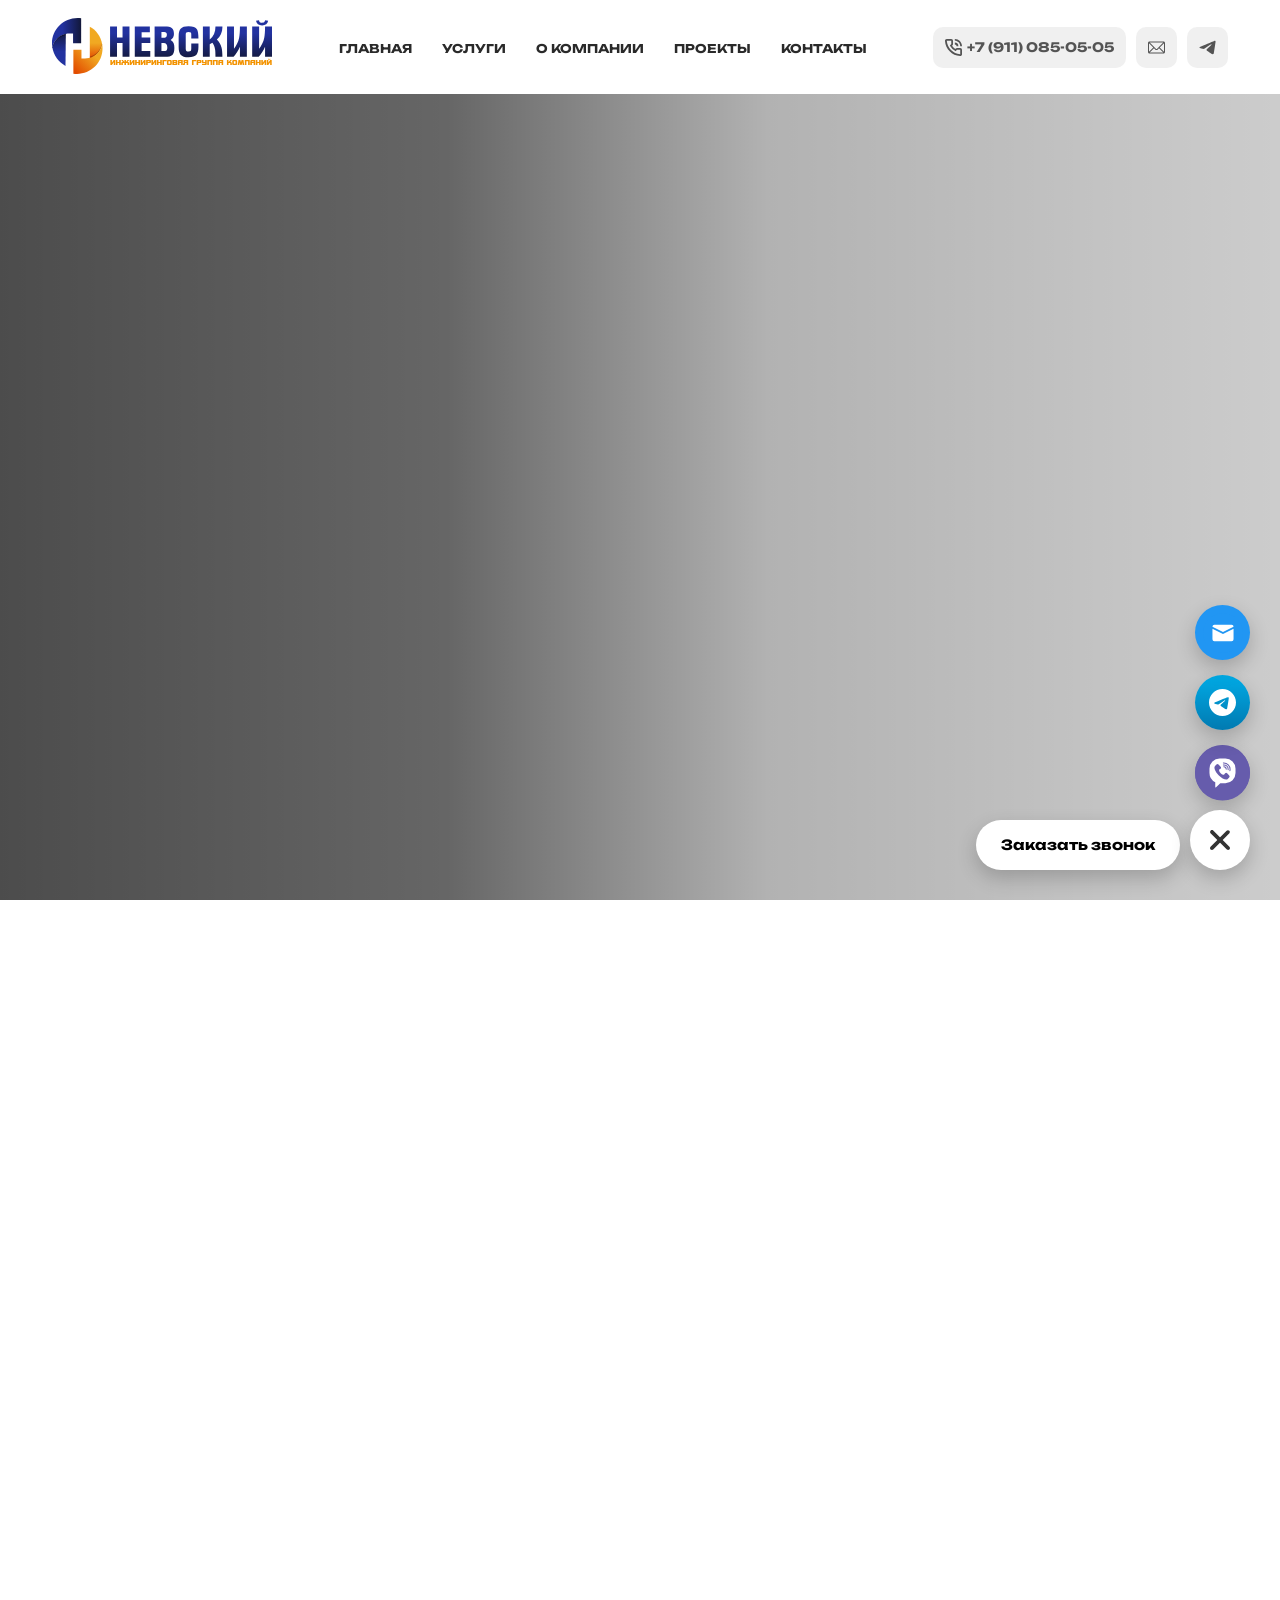
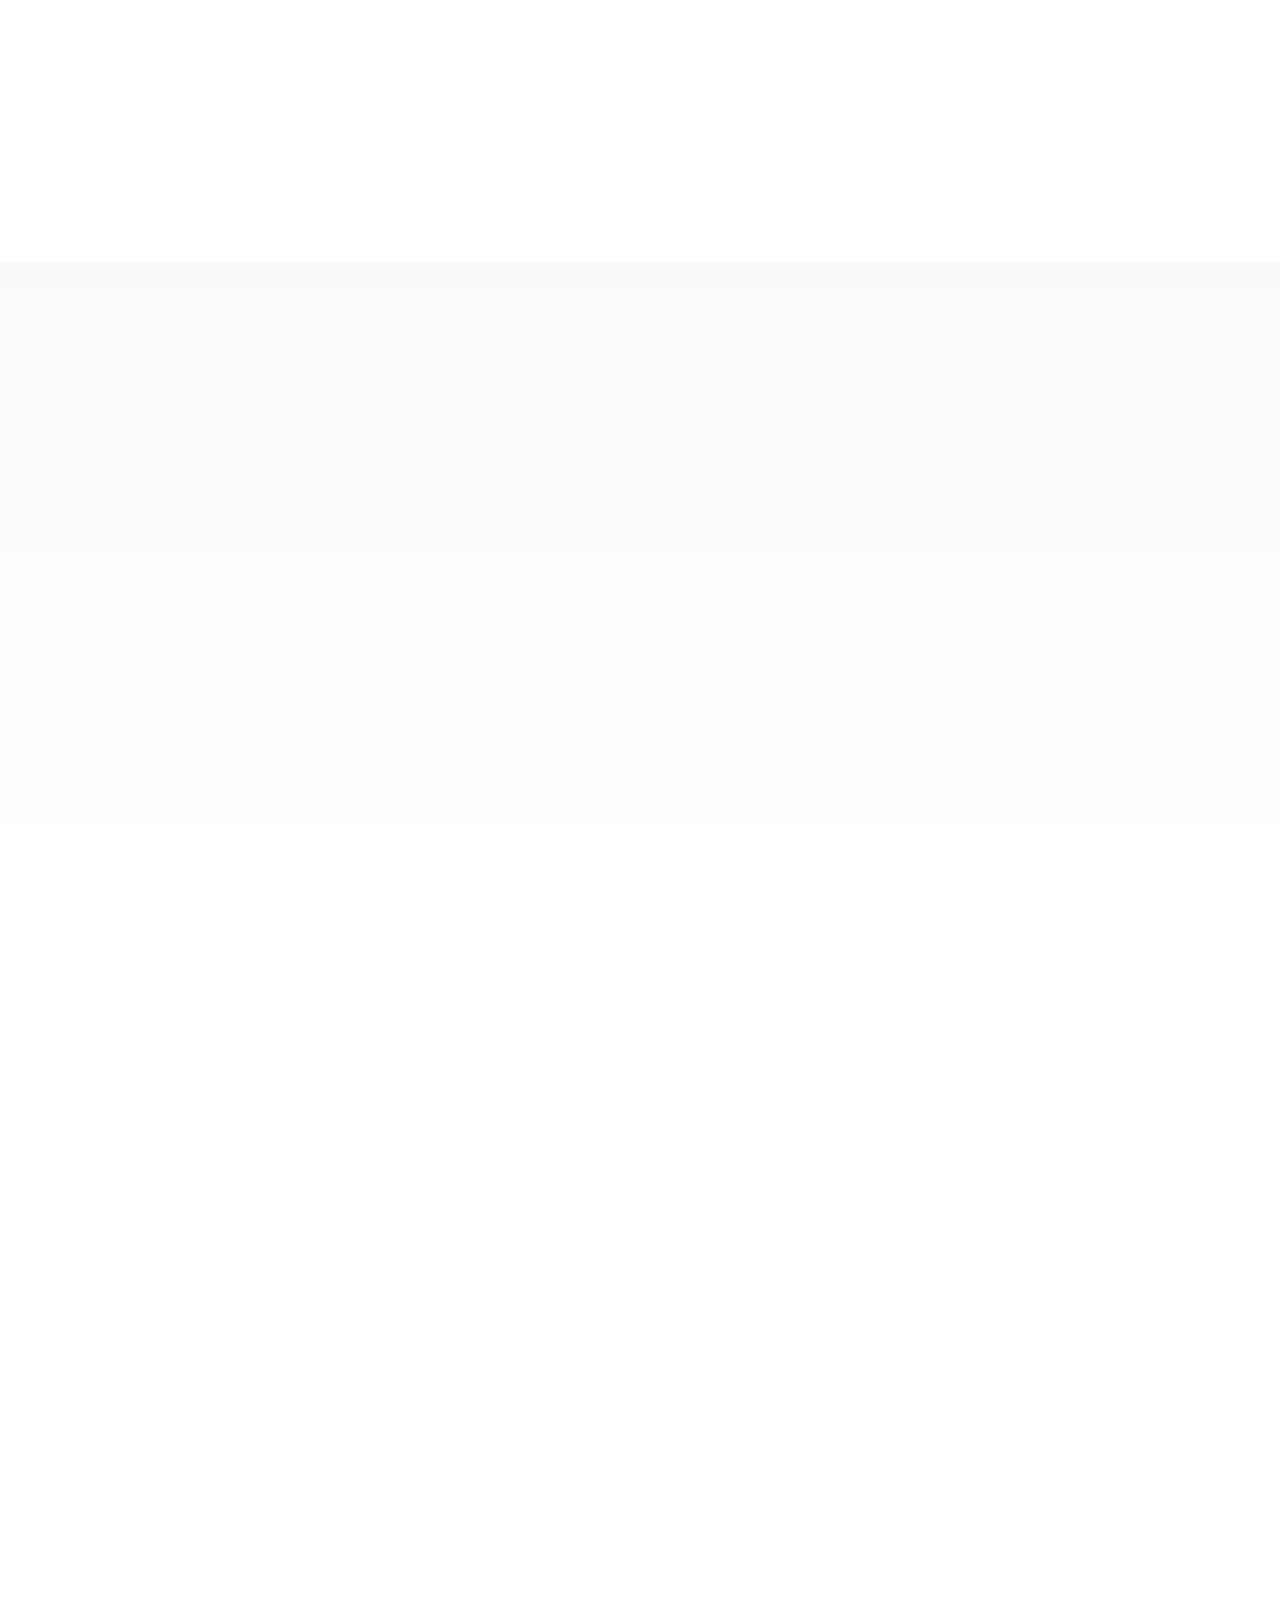
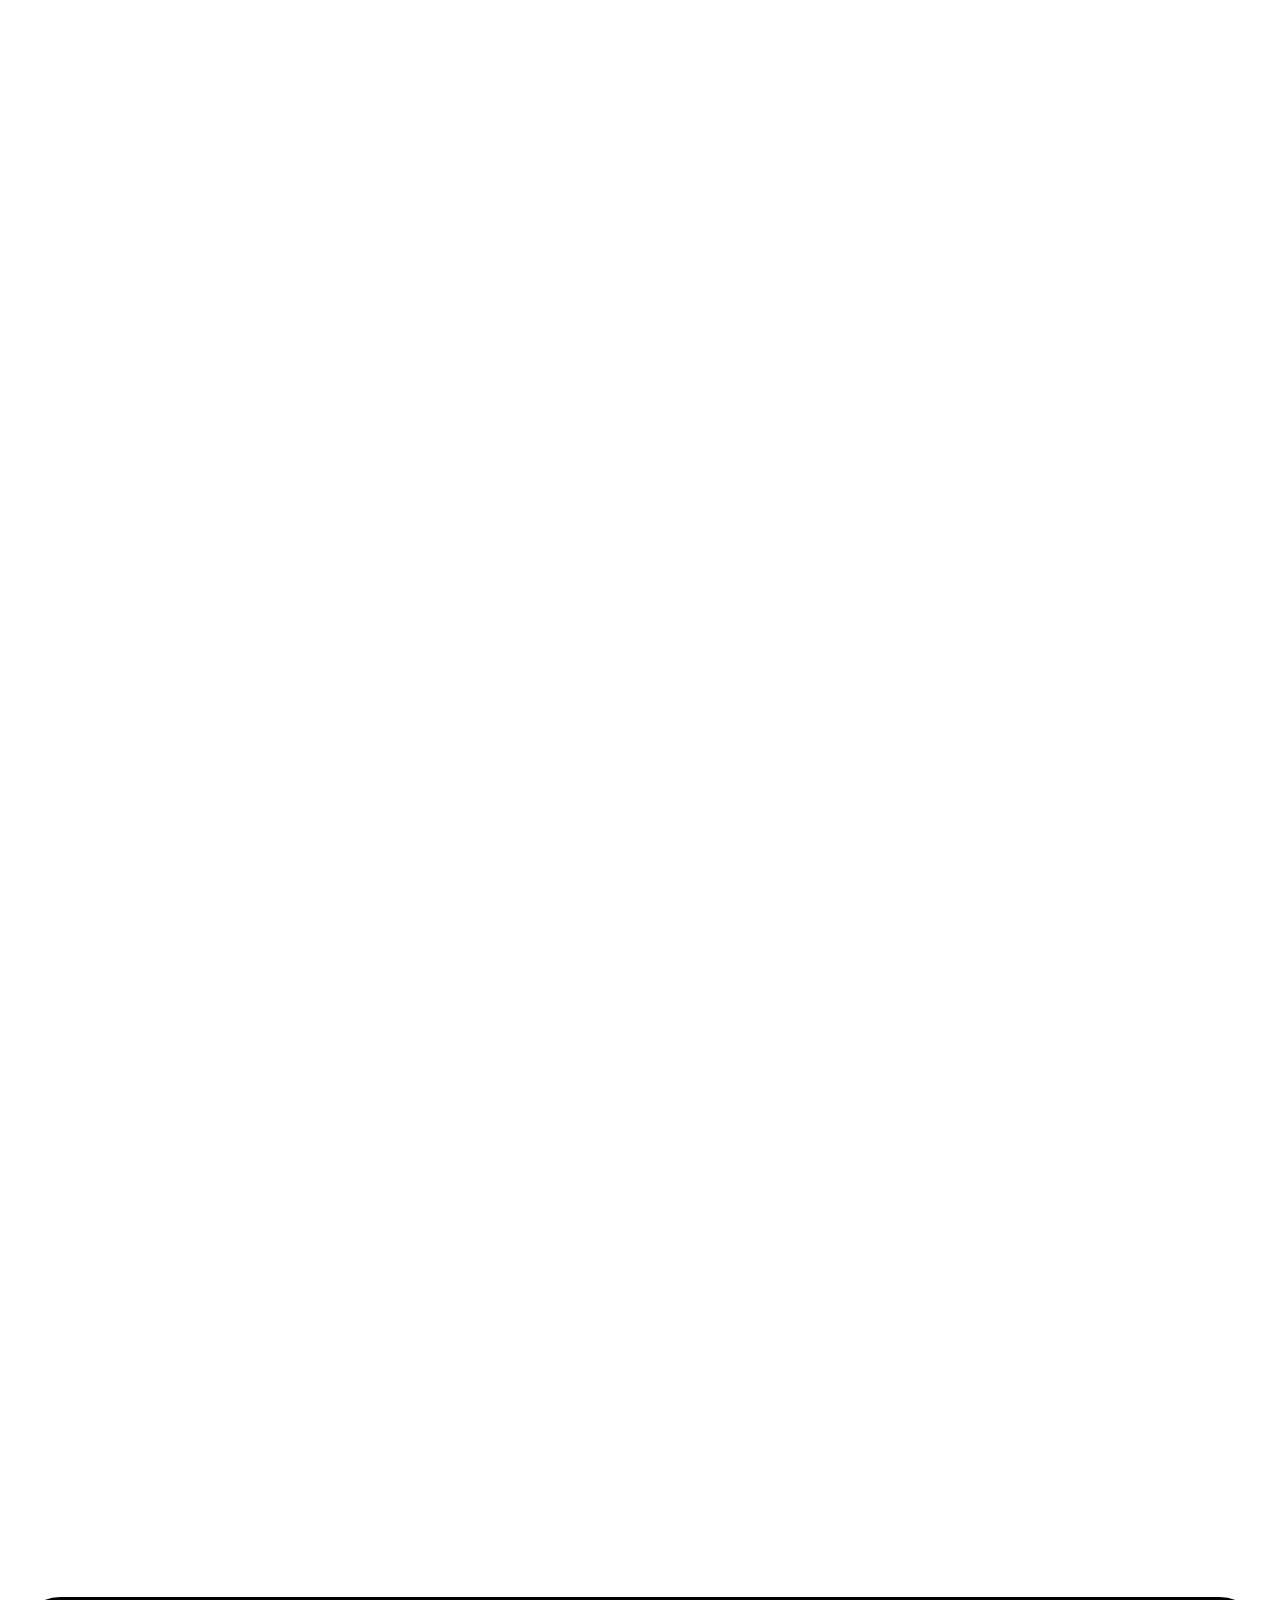
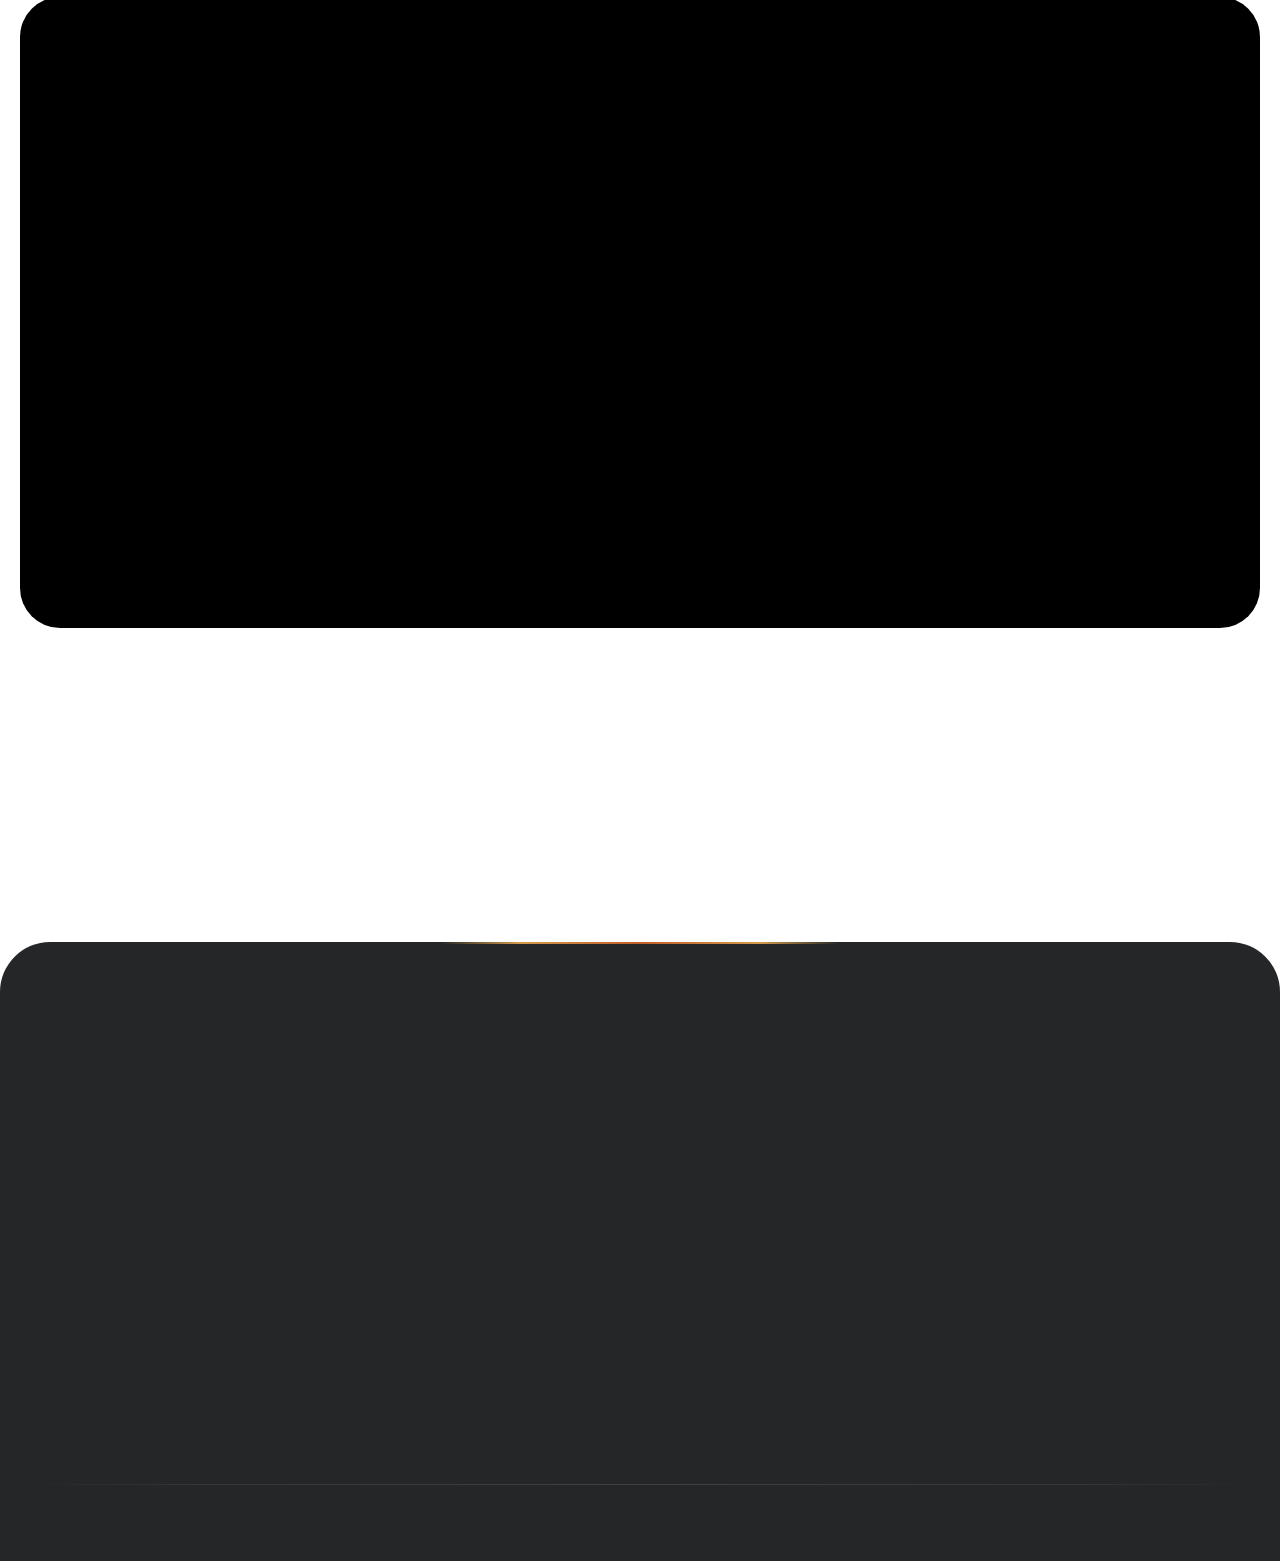
==== commit 3266d39c: "new" ====
--- a/index.html
+++ b/index.html
@@ -1,833 +1,720 @@
 <!doctype html>
 <html lang="en">
-  <head>
-    <meta charset="UTF-8" />
-    <meta name="viewport" content="width=device-width, initial-scale=1.0" />
-    <link rel="stylesheet" href="/assests/css/reset.css" />
-    <link
-      rel="stylesheet"
-      href="https://cdn.jsdelivr.net/npm/swiper@11/swiper-bundle.min.css"
-    />
-    <link rel="stylesheet" href="/assests/css/style.css" />
-    <link
-      rel="shortcut icon"
-      href="/assests/img/favicon.svg"
-      type="image/x-icon"
-    />
-    <title>Невский</title>
-  </head>
-  <body>
-    <header>
+
+<head>
+  <meta charset="UTF-8" />
+  <meta name="viewport" content="width=device-width, initial-scale=1.0" />
+  <link rel="stylesheet" href="/assests/css/reset.css" />
+  <link rel="stylesheet" href="https://cdn.jsdelivr.net/npm/swiper@11/swiper-bundle.min.css" />
+  <link rel="stylesheet" href="/assests/css/style.css" />
+  <link rel="stylesheet" href="https://cdn.jsdelivr.net/npm/aos@2.3.4/dist/aos.css" />
+  <link rel="shortcut icon" href="/assests/img/favicon.svg" type="image/x-icon" />
+  <title>Невский</title>
+</head>
+
+<body>
+  <div class="wrapper">
+    <div id="main-div">
+      <div id="main-button" class="wave open">
+        <svg class="icon-mail" xmlns="http://www.w3.org/2000/svg" version="1.1"
+          xmlns:xlink="http://www.w3.org/1999/xlink" width="28" height="28" x="0" y="0" viewBox="0 0 512.012 512.012"
+          style="enable-background: new 0 0 512 512" xml:space="preserve">
+          <g>
+            <path
+              d="M333.201 115.038c-28.905-59.021-89.37-98.042-157.193-98.042-97.047 0-176 78.505-176 175 0 26.224 5.63 51.359 16.742 74.794L.299 349.055c-2.094 10.472 7.144 19.728 17.618 17.656l83.279-16.465a172.546 172.546 0 0 0 34.732 12.151c-26.717-126.541 69.199-245.321 197.273-247.359z"
+              fill="#111111" opacity="1" data-original="#111111" class=""></path>
+            <path
+              d="M495.266 394.79a174.485 174.485 0 0 0 7.511-18.514h-.549c37.448-109.917-41.305-225.441-157.567-231.066l-.005-.018c-100.036-4.61-183.148 75.486-183.148 174.804 0 96.414 78.361 174.857 174.743 174.997 26.143-.035 51.201-5.663 74.568-16.747 91.207 18.032 84.094 16.75 86.189 16.75 9.479 0 16.56-8.686 14.709-17.941z"
+              fill="#111111" opacity="1" data-original="#2e5085" class=""></path>
+          </g>
+        </svg>
+
+        <svg class="icon-close" xmlns="http://www.w3.org/2000/svg" version="1.1"
+          xmlns:xlink="http://www.w3.org/1999/xlink" width="20" height="20" x="0" y="0" viewBox="0 0 320.591 320.591"
+          style="enable-background: new 0 0 512 512" xml:space="preserve">
+          <g>
+            <path
+              d="M30.391 318.583a30.37 30.37 0 0 1-21.56-7.288c-11.774-11.844-11.774-30.973 0-42.817L266.643 10.665c12.246-11.459 31.462-10.822 42.921 1.424 10.362 11.074 10.966 28.095 1.414 39.875L51.647 311.295a30.366 30.366 0 0 1-21.256 7.288z"
+              fill="#333" opacity="1" data-original="#2e5085" class=""></path>
+            <path
+              d="M287.9 318.583a30.37 30.37 0 0 1-21.257-8.806L8.83 51.963C-2.078 39.225-.595 20.055 12.143 9.146c11.369-9.736 28.136-9.736 39.504 0l259.331 257.813c12.243 11.462 12.876 30.679 1.414 42.922-.456.487-.927.958-1.414 1.414a30.368 30.368 0 0 1-23.078 7.288z"
+              fill="#333" opacity="1" data-original="#2e5085" class=""></path>
+          </g>
+        </svg>
+      </div>
+      <a data-modal-open="" id="wrapperdown" class="onlineregistration">
+        Заказать звонок
+      </a>
+      <a class="wrappericon" id="wrapperviber" href="tel:+79110850505" target="_blank" title="Телефон">
+        <svg xmlns="http://www.w3.org/2000/svg" version="1.1" xmlns:xlink="http://www.w3.org/1999/xlink" width="512"
+          height="512" x="0" y="0" viewBox="0 0 152 152" style="enable-background:new 0 0 512 512" xml:space="preserve"
+          class="">
+          <g>
+            <g data-name="Layer 2">
+              <g data-name="12.Viber">
+                <circle cx="76" cy="76" r="76" fill="#665cac" opacity="1" data-original="#665cac" class=""></circle>
+                <path fill="#ffffff"
+                  d="M84 36H68a28 28 0 0 0-28 28v12a28 28 0 0 0 16 25.31v13.37a1.34 1.34 0 0 0 2.27.94L69.89 104H84a28 28 0 0 0 28-28V64a28 28 0 0 0-28-28zm10.48 52.48-4 4c-4.26 4.17-15.38-.59-25.18-10.6s-14.1-21.24-10-25.41l4-4a4.21 4.21 0 0 1 5.69.06l5.84 6a3.93 3.93 0 0 1-1.6 6.47 3.82 3.82 0 0 0-2.58 4.6c1 4.44 6.64 10 10.84 11.09a4 4 0 0 0 4.67-2.48 3.92 3.92 0 0 1 6.55-1.4l5.83 6a4.2 4.2 0 0 1-.06 5.67zM79.64 55a9.39 9.39 0 0 0-1.19.07 1.33 1.33 0 1 1-.29-2.65 12.23 12.23 0 0 1 1.48-.08A13.35 13.35 0 0 1 93 65.67a12.23 12.23 0 0 1-.08 1.48 1.33 1.33 0 0 1-2.65-.29 11.7 11.7 0 0 0 .07-1.19A10.69 10.69 0 0 0 79.64 55zm8 10.67a1.34 1.34 0 0 1-2.67 0 5.33 5.33 0 0 0-5.33-5.33 1.34 1.34 0 1 1 0-2.67 8 8 0 0 1 8 8zM97.81 70a1.34 1.34 0 1 1-2.6-.62 15.71 15.71 0 0 0 .43-3.69 16 16 0 0 0-16-16H78.4a1.33 1.33 0 0 1-.2-2.66q.72-.06 1.44-.06a18.7 18.7 0 0 1 18.67 18.7 18.94 18.94 0 0 1-.5 4.33z"
+                  opacity="1" data-original="#ffffff" class=""></path>
+              </g>
+            </g>
+          </g>
+        </svg>
+      </a>
+      <a class="wrappericon" href="" id="wrappertg" target="_blank" title="Telegram">
+        <svg xmlns="http://www.w3.org/2000/svg" width="27" height="27" viewBox="0 0 512 512" fill="#fff
+        ">
+          <path d="M256 0C114.62 0 0 114.62 0 256s114.62 256 256 256 256-114.62 
+                    256-256S397.38 0 256 0zm118.66 174.1c-3.85 40.48-20.52 138.71-29 
+                    184.05-3.59 19.19-10.66 25.62-17.5 26.25-14.86 1.37-26.15-9.83-40.55-19.27-22.53-14.77-35.26-23.96-57.13-38.37-25.28-16.66-8.89-25.81 
+                    5.51-40.77 3.77-3.92 69.27-63.5 70.54-68.9.16-.68.31-3.2-1.19-4.53s-3.71-.87-5.3-.51c-2.26.51-38.26 
+                    24.3-107.98 71.37-10.22 7.02-19.47 10.43-27.77 10.26-9.14-.2-26.72-5.17-39.79-9.42-16.03-5.21-28.77-7.97-27.66-16.82.57-4.61 
+                    6.92-9.32 19.04-14.14 74.63-32.52 124.39-53.95 149.29-64.31 
+                    71.099-29.569 85.87-34.71 95.499-34.88 12.062-.213 14.973 9.743 13.991 19.99z"></path>
+        </svg>
+      </a>
+      <a class="wrappericon" href="mailto:info@igkn.ru" id="wrappermail" target="_blank" title="Почта">
+        <svg xmlns="http://www.w3.org/2000/svg" version="1.1" xmlns:xlink="http://www.w3.org/1999/xlink" width="40"
+          height="40" x="0" y="0" viewBox="0 0 512 512" style="enable-background:new 0 0 512 512" xml:space="preserve"
+          class="">
+          <g>
+            <g data-name="Layer 2">
+              <g data-name="01.mail">
+                <circle cx="256" cy="256" r="256" fill="#2196f3" opacity="1" data-original="#2196f3" class=""></circle>
+                <g fill="#fff">
+                  <path
+                    d="M255.94 268.64 121 201.32v133.76a25.66 25.66 0 0 0 25.59 25.59h218.82A25.66 25.66 0 0 0 391 335.08V202.73z"
+                    fill="#ffffff" opacity="1" data-original="#ffffff" class=""></path>
+                  <path
+                    d="M256.06 243.36 391 177.5v-.58a25.66 25.66 0 0 0-25.59-25.59H146.59A25.66 25.66 0 0 0 121 176z"
+                    fill="#ffffff" opacity="1" data-original="#ffffff" class=""></path>
+                </g>
+              </g>
+            </g>
+          </g>
+        </svg>
+      </a>
+    </div>
+  </div>
+  <header>
+    <div class="container">
+      <div class="header_menu">
+        <a href="/">
+          <img src="/assests/img/logo.svg" alt="" />
+        </a>
+        <ul class="menu">
+          <li><a href="/">ГЛАВНАЯ</a></li>
+          <li class="has-dropdown">
+            <a href="#">УСЛУГИ</a>
+
+            <div class="dropdown">
+              <ul>
+                <li><a href="#">Инженерные изыскания и проектирование</a></li>
+                <li><a href="#">Демонтажные работы</a></li>
+                <li><a href="#">Строительно-монтажные работы</a></li>
+                <li><a href="#">Технический заказчик</a></li>
+              </ul>
+            </div>
+          </li>
+          <li><a href="">О КОМПАНИИ</a></li>
+          <li><a href="">ПРОЕКТЫ</a></li>
+          <li><a href="">КОНТАКТЫ</a></li>
+        </ul>
+        <div class="socials">
+          <a href="tel:+79110850505" class="phone">
+
+            <svg xmlns="http://www.w3.org/2000/svg" preserveAspectRatio="xMidYMid" width="28" height="28"
+              viewBox="0 0 28 28" data-prefix="i2xv66jni">
+              <path
+                d="M25.025 27.999l-.2-.006C11.516 27.153.846 16.484.006 3.176A3.023 3.023 0 0 1 .803.923a2.918 2.918 0 0 1 2.151-.92h7.332a2.956 2.956 0 0 1 2.952 2.952v5.293c0 .777-.315 1.538-.864 2.087l-.735.735a17.316 17.316 0 0 0 5.293 5.291l.735-.734a2.935 2.935 0 0 1 2.087-.864h5.294A2.955 2.955 0 0 1 28 17.715v7.332c0 1.656-1.307 2.952-2.975 2.952zm.023-10.284h-5.294l-2.33 2.33-.972-.537a20.286 20.286 0 0 1-7.96-7.958l-.536-.972 2.33-2.33V2.955H2.954C3.699 14.817 13.182 24.3 25.012 25.047l.013 1.476v-1.476c.027 0 .038-.006.038-.006l-.015-7.326zm-5.905-5.904a2.956 2.956 0 0 0-2.952-2.952V5.907a5.91 5.91 0 0 1 5.904 5.904h-2.952zm-2.952-8.856V.003C22.702.003 28 5.3 28 11.811h-2.952c0-4.884-3.973-8.856-8.857-8.856z"
+                fill-rule="evenodd" class="path-i1nedck9y"></path>
+            </svg>
+            +7 (911) 085-05-05
+          </a>
+          <a href="mailto:info@igkn.ru" class="mail">
+            <svg xmlns="http://www.w3.org/2000/svg" version="1.1" xmlns:xlink="http://www.w3.org/1999/xlink" width="512"
+              height="512" x="0" y="0" viewBox="0 0 512 512" style="enable-background: new 0 0 512 512"
+              xml:space="preserve" class="">
+              <g>
+                <path
+                  d="M467 76H45C20.238 76 0 96.149 0 121v270c0 24.86 20.251 45 45 45h422c24.762 0 45-20.149 45-45V121c0-24.857-20.248-45-45-45zm-6.91 30L267.624 299.094c-5.864 5.882-17.381 5.886-23.248 0L51.91 106h408.18zM30 385.485v-258.97L159.065 256 30 385.485zM51.91 406l128.334-128.752 42.885 43.025c17.574 17.631 48.175 17.624 65.743 0l42.885-43.024L460.09 406H51.91zM482 385.485 352.935 256 482 126.515v258.97z"
+                  fill="#333333" opacity="1" data-original="#000000" class=""></path>
+              </g>
+            </svg>
+          </a>
+          <a href="https://t.me/igkNevsky" class="telegram" target="_blank" rel="noopener">
+            <svg xmlns="http://www.w3.org/2000/svg" version="1.1" xmlns:xlink="http://www.w3.org/1999/xlink" width="512"
+              height="512" x="0" y="0" viewBox="0 0 100 100" style="enable-background:new 0 0 512 512"
+              xml:space="preserve" class="">
+              <g>
+                <path
+                  d="M89.442 11.418c-12.533 5.19-66.27 27.449-81.118 33.516-9.958 3.886-4.129 7.529-4.129 7.529s8.5 2.914 15.786 5.1 11.172-.243 11.172-.243l34.244-23.073c12.143-8.257 9.229-1.457 6.315 1.457-6.315 6.315-16.758 16.272-25.501 24.287-3.886 3.4-1.943 6.315-.243 7.772 6.315 5.343 23.558 16.272 24.53 17.001 5.131 3.632 15.223 8.861 16.758-2.186l6.072-38.13c1.943-12.872 3.886-24.773 4.129-28.173.728-8.257-8.015-4.857-8.015-4.857z"
+                  fill="#000000" opacity="1" data-original="#000000" class=""></path>
+              </g>
+            </svg>
+          </a>
+        </div>
+      </div>
+    </div>
+  </header>
+  <main>
+    <section class="hero">
       <div class="container">
-        <div class="header_menu">
-          <a href="/">
-            <img src="/assests/img/logo.svg" alt="" />
-          </a>
-          <ul class="menu">
-            <li><a href="/">ГЛАВНАЯ</a></li>
-            <li class="has-dropdown">
-              <a href="#">УСЛУГИ</a>
-
-              <div class="dropdown">
-                <ul>
-                  <li><a href="#">Инженерные изыскания и проектирование</a></li>
-                  <li><a href="#">Демонтажные работы</a></li>
-                  <li><a href="#">Строительно-монтажные работы</a></li>
-                  <li><a href="#">Технический заказчик</a></li>
-                </ul>
-              </div>
-            </li>
-            <li><a href="">О КОМПАНИИ</a></li>
-            <li><a href="">ПРОЕКТЫ</a></li>
-            <li><a href="">КОНТАКТЫ</a></li>
-          </ul>
-          <div class="socials">
-            <a href="" class="phone">
-              +7 (999) 999-99-99
-              <svg
-                xmlns="http://www.w3.org/2000/svg"
-                preserveAspectRatio="xMidYMid"
-                width="28"
-                height="28"
-                viewBox="0 0 28 28"
-                data-prefix="i2xv66jni"
-              >
-                <path
-                  d="M25.025 27.999l-.2-.006C11.516 27.153.846 16.484.006 3.176A3.023 3.023 0 0 1 .803.923a2.918 2.918 0 0 1 2.151-.92h7.332a2.956 2.956 0 0 1 2.952 2.952v5.293c0 .777-.315 1.538-.864 2.087l-.735.735a17.316 17.316 0 0 0 5.293 5.291l.735-.734a2.935 2.935 0 0 1 2.087-.864h5.294A2.955 2.955 0 0 1 28 17.715v7.332c0 1.656-1.307 2.952-2.975 2.952zm.023-10.284h-5.294l-2.33 2.33-.972-.537a20.286 20.286 0 0 1-7.96-7.958l-.536-.972 2.33-2.33V2.955H2.954C3.699 14.817 13.182 24.3 25.012 25.047l.013 1.476v-1.476c.027 0 .038-.006.038-.006l-.015-7.326zm-5.905-5.904a2.956 2.956 0 0 0-2.952-2.952V5.907a5.91 5.91 0 0 1 5.904 5.904h-2.952zm-2.952-8.856V.003C22.702.003 28 5.3 28 11.811h-2.952c0-4.884-3.973-8.856-8.857-8.856z"
-                  fill-rule="evenodd"
-                  class="path-i1nedck9y"
-                ></path>
-              </svg>
-            </a>
-            <a href="" class="mail">
-              nevskiy@mail.ru
-              <svg
-                xmlns="http://www.w3.org/2000/svg"
-                version="1.1"
-                xmlns:xlink="http://www.w3.org/1999/xlink"
-                width="512"
-                height="512"
-                x="0"
-                y="0"
-                viewBox="0 0 512 512"
-                style="enable-background: new 0 0 512 512"
-                xml:space="preserve"
-                class=""
-              >
-                <g>
-                  <path
-                    d="M467 76H45C20.238 76 0 96.149 0 121v270c0 24.86 20.251 45 45 45h422c24.762 0 45-20.149 45-45V121c0-24.857-20.248-45-45-45zm-6.91 30L267.624 299.094c-5.864 5.882-17.381 5.886-23.248 0L51.91 106h408.18zM30 385.485v-258.97L159.065 256 30 385.485zM51.91 406l128.334-128.752 42.885 43.025c17.574 17.631 48.175 17.624 65.743 0l42.885-43.024L460.09 406H51.91zM482 385.485 352.935 256 482 126.515v258.97z"
-                    fill="#333333"
-                    opacity="1"
-                    data-original="#000000"
-                    class=""
-                  ></path>
-                </g>
-              </svg>
-            </a>
-            <a href="">
-              <svg
-                xmlns="http://www.w3.org/2000/svg"
-                version="1.1"
-                xmlns:xlink="http://www.w3.org/1999/xlink"
-                width="512"
-                height="512"
-                x="0"
-                y="0"
-                viewBox="0 0 24 24"
-                style="enable-background: new 0 0 512 512"
-                xml:space="preserve"
-                class=""
-              >
-                <g>
-                  <path
-                    d="m17.507 14.307-.009.075c-2.199-1.096-2.429-1.242-2.713-.816-.197.295-.771.964-.944 1.162-.175.195-.349.21-.646.075-.3-.15-1.263-.465-2.403-1.485-.888-.795-1.484-1.77-1.66-2.07-.293-.506.32-.578.878-1.634.1-.21.049-.375-.025-.524-.075-.15-.672-1.62-.922-2.206-.24-.584-.487-.51-.672-.51-.576-.05-.997-.042-1.368.344-1.614 1.774-1.207 3.604.174 5.55 2.714 3.552 4.16 4.206 6.804 5.114.714.227 1.365.195 1.88.121.574-.091 1.767-.721 2.016-1.426.255-.705.255-1.29.18-1.425-.074-.135-.27-.21-.57-.345z"
-                    fill="#333333"
-                    opacity="1"
-                    data-original="#000000"
-                    class=""
-                  ></path>
-                  <path
-                    d="M20.52 3.449C12.831-3.984.106 1.407.101 11.893c0 2.096.549 4.14 1.595 5.945L0 24l6.335-1.652c7.905 4.27 17.661-1.4 17.665-10.449 0-3.176-1.24-6.165-3.495-8.411zm1.482 8.417c-.006 7.633-8.385 12.4-15.012 8.504l-.36-.214-3.75.975 1.005-3.645-.239-.375c-4.124-6.565.614-15.145 8.426-15.145a9.865 9.865 0 0 1 7.021 2.91 9.788 9.788 0 0 1 2.909 6.99z"
-                    fill="#333333"
-                    opacity="1"
-                    data-original="#000000"
-                    class=""
-                  ></path>
-                </g>
-              </svg>
-            </a>
-            <a href="">
-              <svg
-                xmlns="http://www.w3.org/2000/svg"
-                version="1.1"
-                xmlns:xlink="http://www.w3.org/1999/xlink"
-                width="512"
-                height="512"
-                x="0"
-                y="0"
-                viewBox="0 0 682.667 682.667"
-                style="enable-background: new 0 0 512 512"
-                xml:space="preserve"
-                class=""
-              >
-                <g>
-                  <defs>
-                    <clipPath id="a" clipPathUnits="userSpaceOnUse">
-                      <path
-                        d="M0 512h512V0H0Z"
-                        fill="#333333"
-                        opacity="1"
-                        data-original="#000000"
-                        class=""
-                      ></path>
-                    </clipPath>
-                  </defs>
-                  <g
-                    clip-path="url(#a)"
-                    transform="matrix(1.33333 0 0 -1.33333 0 682.667)"
-                  >
-                    <path
-                      d="m0 0-433.385-165.437c-21.983-8.391-21.621-21.09.801-28.223l97.365-27.86 51.179-146.354c7.766-22.211 28.282-27.341 45.59-11.406l65.114 59.952 91.502-73.681c18.594-14.42 37.625-7.349 42.295 15.709l71.01 350.63C36.141-3.612 21.98 8.388 0 0Z"
-                      style="
-                        stroke-width: 30;
-                        stroke-linecap: round;
-                        stroke-linejoin: round;
-                        stroke-miterlimit: 10;
-                        stroke-dasharray: none;
-                        stroke-opacity: 1;
-                      "
-                      transform="translate(464.639 454.906)"
-                      fill="none"
-                      stroke="#333333"
-                      stroke-width="30"
-                      stroke-linecap="round"
-                      stroke-linejoin="round"
-                      stroke-miterlimit="10"
-                      stroke-dasharray="none"
-                      stroke-opacity=""
-                      data-original="#000000"
-                      opacity="1"
-                      class=""
-                    ></path>
-                    <path
-                      d="m0 0 260.809 133.243L93.535-44.497l-29.594-119.86"
-                      style="
-                        stroke-width: 30;
-                        stroke-linecap: round;
-                        stroke-linejoin: round;
-                        stroke-miterlimit: 10;
-                        stroke-dasharray: none;
-                        stroke-opacity: 1;
-                      "
-                      transform="translate(130.728 234.059)"
-                      fill="none"
-                      stroke="#333333"
-                      stroke-width="30"
-                      stroke-linecap="round"
-                      stroke-linejoin="round"
-                      stroke-miterlimit="10"
-                      stroke-dasharray="none"
-                      stroke-opacity=""
-                      data-original="#000000"
-                      opacity="1"
-                      class=""
-                    ></path>
-                    <path
-                      d="m0 0 156.959-126.387"
-                      style="
-                        stroke-width: 30;
-                        stroke-linecap: round;
-                        stroke-linejoin: round;
-                        stroke-miterlimit: 10;
-                        stroke-dasharray: none;
-                        stroke-opacity: 1;
-                      "
-                      transform="translate(225.052 188.92)"
-                      fill="none"
-                      stroke="#333333"
-                      stroke-width="30"
-                      stroke-linecap="round"
-                      stroke-linejoin="round"
-                      stroke-miterlimit="10"
-                      stroke-dasharray="none"
-                      stroke-opacity=""
-                      data-original="#000000"
-                      opacity="1"
-                      class=""
-                    ></path>
-                  </g>
-                </g>
-              </svg>
-            </a>
-            <a href="">
-              <svg
-                xmlns="http://www.w3.org/2000/svg"
-                viewBox="0 0 42 42"
-                width="42"
-                height="42"
-                fill="#333"
-              >
-                <path
-                  fill-rule="evenodd"
-                  d="M21.47 41.88c-4.11 0-6.02-.6-9.34-3-2.1 2.7-8.75 4.81-9.04 1.2 0-2.71-.6-5-1.28-7.5C1 29.5.08 26.07.08 21.1.08 9.23 9.82.3 21.36.3c11.55 0 20.6 9.37 20.6 20.91a20.6 20.6 0 0 1-20.49 20.67Zm.17-31.32c-5.62-.29-10 3.6-10.97 9.7-.8 5.05.62 11.2 1.83 11.52.58.14 2.04-1.04 2.95-1.95a10.4 10.4 0 0 0 5.08 1.81 10.7 10.7 0 0 0 11.19-9.97 10.7 10.7 0 0 0-10.08-11.1Z"
-                  clip-rule="evenodd"
-                ></path>
-              </svg>
-            </a>
-          </div>
-        </div>
-      </div>
-    </header>
-    <main>
-      <section class="hero">
-        <div class="container">
-          <div class="hero-content">
-            <!-- <span class="hero-subtitle white">
+        <div class="hero-content" data-aos="fade-up" data-aos-duration="700">
+          <!-- <span class="hero-subtitle white">
               СКОРОСТЬ И КАЧЕСТВО РАБОТЫ
             </span> -->
 
-            <!-- <span class="hero-subtitle yellow">
+          <!-- <span class="hero-subtitle yellow">
                Инжиниринговая Группа Компаний «Невский
             </span> -->
 
-            <h1 class="hero-title">Инжиниринговая Группа Компаний «Невский</h1>
-
-            <p class="hero-text">
-              Инженерные изыскания · Проектирование · Демонтаж ·
-              Строительно-монтажные работы · Технический заказчик
+          <h1 class="hero-title">Инжиниринговая Группа Компаний «Невский</h1>
+
+          <p class="hero-text">
+            Инженерные изыскания · Проектирование · Демонтаж ·
+            Строительно-монтажные работы · Технический заказчик
+          </p>
+          <a class="view-posts-btn">
+            <span class="btn-text">Запросить коммерческое предложение</span>
+
+            <span class="btn-icon">
+              <svg xmlns="http://www.w3.org/2000/svg" aria-hidden="true" viewBox="0 0 24 24">
+                <path fill="currentColor"
+                  d="M5 13h11.17l-4.88 4.88c-.39.39-.39 1.03 0 1.42s1.02.39 1.41 0l6.59-6.59a.996.996 0 0 0 0-1.41l-6.58-6.6a.996.996 0 1 0-1.41 1.41L16.17 11H5c-.55 0-1 .45-1 1s.45 1 1 1">
+                </path>
+              </svg>
+            </span>
+          </a>
+        </div>
+      </div>
+    </section>
+    <section class="advantages">
+      <div class="container">
+        <div class="advantages-grid">
+          <div class="adv-card" data-aos="fade-up" data-aos-delay="0">
+            <span class="adv-number"></span>
+            <h3>Более 10 реализованных проектов</h3>
+            <p>
+              Реализовали более 10 объектов различной сложности. Гарантируем
+              качество и соблюдение сроков.
             </p>
+          </div>
+
+          <div class="adv-card" data-aos="fade-up" data-aos-delay="100">
+            <span class="adv-number"></span>
+            <h3>Допуски СРО</h3>
+            <p>
+              Имеем все необходимые допуски СРО. Работаем строго по нормативам
+              и стандартам.
+            </p>
+          </div>
+
+          <div class="adv-card" data-aos="fade-up" data-aos-delay="200">
+            <span class="adv-number"></span>
+            <h3>Собственная инжиниринговая экспертиза</h3>
+            <p>
+              Собственная инженерная экспертиза и технический контроль.
+              Продуманные и эффективные решения.
+            </p>
+          </div>
+        </div>
+      </div>
+    </section>
+    <section class="about-services">
+      <div class="container">
+        <div class="about-wrapper">
+          <!-- LEFT -->
+          <div class="about-left" data-aos="fade-right" data-aos-duration="600">
+            <div class="service-item">
+              <h3>Инженерные изыскания и проектирование</h3>
+              <span class="arrow">
+                <svg xmlns="http://www.w3.org/2000/svg" preserveAspectRatio="xMidYMid" width="42" height="42"
+                  viewBox="0 0 42 42" data-prefix="isy498gd6">
+                  <path
+                    d="M.996 42a.995.995 0 0 0 .706-.293L39.91 3.414V38a.999.999 0 1 0 1.996 0V1a1 1 0 0 0-.998-1H3.99a.999.999 0 0 0-.998 1c0 .552.446 1 .998 1h34.509L.291 40.293A1 1 0 0 0 .996 42z"
+                    fill-rule="evenodd"></path>
+                </svg>
+              </span>
+            </div>
+
+            <div class="service-item">
+              <h3>Демонтажные работы</h3>
+              <span class="arrow">
+                <svg xmlns="http://www.w3.org/2000/svg" preserveAspectRatio="xMidYMid" width="42" height="42"
+                  viewBox="0 0 42 42" data-prefix="isy498gd6">
+                  <path
+                    d="M.996 42a.995.995 0 0 0 .706-.293L39.91 3.414V38a.999.999 0 1 0 1.996 0V1a1 1 0 0 0-.998-1H3.99a.999.999 0 0 0-.998 1c0 .552.446 1 .998 1h34.509L.291 40.293A1 1 0 0 0 .996 42z"
+                    fill-rule="evenodd"></path>
+                </svg>
+              </span>
+            </div>
+
+            <div class="service-item">
+              <h3>Строительно-монтажные работы</h3>
+              <span class="arrow">
+                <svg xmlns="http://www.w3.org/2000/svg" preserveAspectRatio="xMidYMid" width="42" height="42"
+                  viewBox="0 0 42 42" data-prefix="isy498gd6">
+                  <path
+                    d="M.996 42a.995.995 0 0 0 .706-.293L39.91 3.414V38a.999.999 0 1 0 1.996 0V1a1 1 0 0 0-.998-1H3.99a.999.999 0 0 0-.998 1c0 .552.446 1 .998 1h34.509L.291 40.293A1 1 0 0 0 .996 42z"
+                    fill-rule="evenodd"></path>
+                </svg>
+              </span>
+            </div>
+
+            <div class="service-item">
+              <h3>Технический заказчик</h3>
+              <span class="arrow">
+                <svg xmlns="http://www.w3.org/2000/svg" preserveAspectRatio="xMidYMid" width="42" height="42"
+                  viewBox="0 0 42 42" data-prefix="isy498gd6">
+                  <path
+                    d="M.996 42a.995.995 0 0 0 .706-.293L39.91 3.414V38a.999.999 0 1 0 1.996 0V1a1 1 0 0 0-.998-1H3.99a.999.999 0 0 0-.998 1c0 .552.446 1 .998 1h34.509L.291 40.293A1 1 0 0 0 .996 42z"
+                    fill-rule="evenodd"></path>
+                </svg>
+              </span>
+            </div>
+          </div>
+
+          <!-- RIGHT -->
+          <div class="about-right" data-aos="fade-left" data-aos-duration="600" data-aos-delay="150">
+            <div>
+              <h2>СТРОИТЕЛЬНЫЕ УСЛУГИ</h2>
+              <p>
+                Компания «Домстрой» — это профессионалы по бетонным работам,
+                работающая в Московской и Владимирской областях. Мы
+                предоставляем широкий спектр услуг в сфере строительства,
+                специализируясь на выполнении бетонных работ, установке
+                фундаментов и реставрации конструкций.
+              </p>
+            </div>
             <a class="view-posts-btn">
-              <span class="btn-text">Запросить коммерческое предложение</span>
+              <span class="btn-text">Подробнее</span>
 
               <span class="btn-icon">
-                <svg
-                  xmlns="http://www.w3.org/2000/svg"
-                  aria-hidden="true"
-                  viewBox="0 0 24 24"
-                >
-                  <path
-                    fill="currentColor"
-                    d="M5 13h11.17l-4.88 4.88c-.39.39-.39 1.03 0 1.42s1.02.39 1.41 0l6.59-6.59a.996.996 0 0 0 0-1.41l-6.58-6.6a.996.996 0 1 0-1.41 1.41L16.17 11H5c-.55 0-1 .45-1 1s.45 1 1 1"
-                  ></path>
+                <svg xmlns="http://www.w3.org/2000/svg" aria-hidden="true" viewBox="0 0 24 24">
+                  <path fill="currentColor"
+                    d="M5 13h11.17l-4.88 4.88c-.39.39-.39 1.03 0 1.42s1.02.39 1.41 0l6.59-6.59a.996.996 0 0 0 0-1.41l-6.58-6.6a.996.996 0 1 0-1.41 1.41L16.17 11H5c-.55 0-1 .45-1 1s.45 1 1 1">
+                  </path>
                 </svg>
               </span>
             </a>
           </div>
         </div>
-      </section>
-      <section class="advantages">
-        <div class="container">
-          <div class="advantages-grid">
-            <div class="adv-card">
-              <span class="adv-number"></span>
-              <h3>Более 10 реализованных проектов</h3>
+      </div>
+    </section>
+
+    <section class="featured-project">
+      <div class="featured-project-inner" data-aos="fade-up">
+        <div class="featured-project-content">
+          <span class="featured-project-label">Избранный проект</span>
+          <h2 class="featured-project-title">Комплексное сопровождение объекта в Санкт-Петербурге</h2>
+          <p class="featured-project-desc">
+            Полный цикл работ под ключ: инженерные изыскания, проектирование, строительно-монтажные работы и функции
+            технического заказчика. Объект сдан в срок с соблюдением всех нормативов и под ключевым контролем нашей
+            компании.
+          </p>
+          <a href="#" class="view-posts-btn">
+            <span class="btn-text">Все проекты</span>
+            <span class="btn-icon">
+              <svg xmlns="http://www.w3.org/2000/svg" aria-hidden="true" viewBox="0 0 24 24">
+                <path fill="currentColor"
+                  d="M5 13h11.17l-4.88 4.88c-.39.39-.39 1.03 0 1.42s1.02.39 1.41 0l6.59-6.59a.996.996 0 0 0 0-1.41l-6.58-6.6a.996.996 0 1 0-1.41 1.41L16.17 11H5c-.55 0-1 .45-1 1s.45 1 1 1" />
+              </svg>
+            </span>
+          </a>
+        </div>
+        <div class="featured-project-image">
+          <img src="https://olimpstroyservis.ru/images/detailed/14/dom-v-stile-rayta-s-bolshoy-terrasoy-vangard-5.jpg"
+            alt="Дом в стиле райта с большой террасой — избранный проект" loading="lazy">
+        </div>
+      </div>
+    </section>
+
+    <section class="services">
+      <div class="container">
+        <!-- HEADER -->
+        <div class="services-header" data-aos="fade-up">
+          <h2>Услуги</h2>
+          <p>
+            Полный цикл услуг под ключ — от проектирования до сдачи объекта, с
+            использованием современных технологий и экологичных материалов
+          </p>
+        </div>
+        <div class="services-grid">
+          <a href="#" class="service-card" data-aos="fade-up" data-aos-delay="0">
+            <span class="card-arrow">
+              <svg xmlns="http://www.w3.org/2000/svg" preserveAspectRatio="xMidYMid" width="42" height="42"
+                viewBox="0 0 42 42" data-prefix="isy498gd6">
+                <path
+                  d="M.996 42a.995.995 0 0 0 .706-.293L39.91 3.414V38a.999.999 0 1 0 1.996 0V1a1 1 0 0 0-.998-1H3.99a.999.999 0 0 0-.998 1c0 .552.446 1 .998 1h34.509L.291 40.293A1 1 0 0 0 .996 42z"
+                  fill-rule="evenodd"></path>
+              </svg>
+            </span>
+
+            <div class="card-image">
+              <img
+                src="https://boguchanskij-mo-r04.gosweb.gosuslugi.ru/netcat_files/351/2069/foto_izyskatel_skie_raboty.jpg" />
+            </div>
+
+            <h3>Инженерные изыскания и проектирование</h3>
+            <p>Проектные решения</p>
+          </a>
+
+          <a href="#" class="service-card" data-aos="fade-up" data-aos-delay="100">
+            <span class="card-arrow">
+              <svg xmlns="http://www.w3.org/2000/svg" preserveAspectRatio="xMidYMid" width="42" height="42"
+                viewBox="0 0 42 42" data-prefix="isy498gd6">
+                <path
+                  d="M.996 42a.995.995 0 0 0 .706-.293L39.91 3.414V38a.999.999 0 1 0 1.996 0V1a1 1 0 0 0-.998-1H3.99a.999.999 0 0 0-.998 1c0 .552.446 1 .998 1h34.509L.291 40.293A1 1 0 0 0 .996 42z"
+                  fill-rule="evenodd"></path>
+              </svg>
+            </span>
+
+            <div class="card-image">
+              <img
+                src="https://pskaksioma.ru/wp-content/uploads/2025/05/chatgpt-image-10-maya-2025-g.-13_41_49-7489040-1024x683.png" />
+            </div>
+
+            <h3>Демонтажные работы</h3>
+            <p>Безопасный демонтаж</p>
+          </a>
+          <a href="#" class="service-card" data-aos="fade-up" data-aos-delay="200">
+            <span class="card-arrow">
+              <svg xmlns="http://www.w3.org/2000/svg" preserveAspectRatio="xMidYMid" width="42" height="42"
+                viewBox="0 0 42 42" data-prefix="isy498gd6">
+                <path
+                  d="M.996 42a.995.995 0 0 0 .706-.293L39.91 3.414V38a.999.999 0 1 0 1.996 0V1a1 1 0 0 0-.998-1H3.99a.999.999 0 0 0-.998 1c0 .552.446 1 .998 1h34.509L.291 40.293A1 1 0 0 0 .996 42z"
+                  fill-rule="evenodd"></path>
+              </svg>
+            </span>
+
+            <div class="card-image">
+              <img
+                src="https://technocontrol.kz/wp-content/uploads/2025/09/ChatGPT-Image-28-sent.-2025-g.-05_07_58-1024x683.png" />
+            </div>
+
+            <h3>Строительно-монтажные работы</h3>
+            <p>Комплексное строительство</p>
+          </a>
+          <a href="#" class="service-card" data-aos="fade-up" data-aos-delay="300">
+            <span class="card-arrow">
+              <svg xmlns="http://www.w3.org/2000/svg" preserveAspectRatio="xMidYMid" width="42" height="42"
+                viewBox="0 0 42 42" data-prefix="isy498gd6">
+                <path
+                  d="M.996 42a.995.995 0 0 0 .706-.293L39.91 3.414V38a.999.999 0 1 0 1.996 0V1a1 1 0 0 0-.998-1H3.99a.999.999 0 0 0-.998 1c0 .552.446 1 .998 1h34.509L.291 40.293A1 1 0 0 0 .996 42z"
+                  fill-rule="evenodd"></path>
+              </svg>
+            </span>
+
+            <div class="card-image">
+              <img
+                src="https://sppi.ooo/uploads/SiteArticle/texnicheskij-zakazchik-upravlenie-proektami/36e9d12ff63f46b28cef00df26454b34.webp.WebP" />
+            </div>
+
+            <h3>Технический заказчик</h3>
+            <p>Контроль проекта</p>
+          </a>
+        </div>
+        <div class="section-cta" data-aos="fade-up">
+          <a href="#" class="view-posts-btn">
+            <span class="btn-text">Посмотреть все</span>
+            <span class="btn-icon">
+              <svg xmlns="http://www.w3.org/2000/svg" aria-hidden="true" viewBox="0 0 24 24">
+                <path fill="currentColor"
+                  d="M5 13h11.17l-4.88 4.88c-.39.39-.39 1.03 0 1.42s1.02.39 1.41 0l6.59-6.59a.996.996 0 0 0 0-1.41l-6.58-6.6a.996.996 0 1 0-1.41 1.41L16.17 11H5c-.55 0-1 .45-1 1s.45 1 1 1" />
+              </svg>
+            </span>
+          </a>
+        </div>
+      </div>
+    </section>
+    <section class="blog-section">
+      <div class="container">
+        <div class="articles-header" data-aos="fade-up">
+          <h2>Статьи</h2>
+          <p>
+            Полезные материалы о проектировании, изысканиях, демонтаже и управлении строительными проектами
+          </p>
+        </div>
+        <div class="blog-grid" data-aos="fade-up">
+          <article class="blog-card">
+            <div class="blog-img">
+              <img src="https://giprovodhoz.by/wp-content/uploads/2025/07/dd-2048x1366.jpg"
+                alt="Инженерные изыскания и проектирование" loading="lazy" />
+            </div>
+            <div class="blog-content">
+              <h3>
+                Инженерные изыскания и проектирование: фундамент успешного
+                строительства
+              </h3>
+              <a href="#" class="blog-btn">Подробнее</a>
+            </div>
+          </article>
+          <article class="blog-card">
+            <div class="blog-img">
+              <img src="https://demontag24.ru/wp-content/uploads/2025/02/image-49-4.jpg" alt="Демонтажные работы"
+                loading="lazy" />
+            </div>
+            <div class="blog-content">
+              <h3>
+                Профессиональные демонтажные работы: безопасность,
+                технологии и контроль
+              </h3>
+              <a href="#" class="blog-btn">Подробнее</a>
+            </div>
+          </article>
+          <article class="blog-card">
+            <div class="blog-img">
+              <img
+                src="https://bober.ru/sites/default/files/styles/in_text/public/2021-09/body/shutterstock_1470580193.jpg?itok=20ZU6P6i"
+                alt="Строительно-монтажные работы" loading="lazy" />
+            </div>
+            <div class="blog-content">
+              <h3>
+                Строительно-монтажные работы и технический заказчик:
+                контроль качества на каждом этапе
+              </h3>
+              <a href="#" class="blog-btn">Подробнее</a>
+            </div>
+          </article>
+          <article class="blog-card">
+            <div class="blog-img">
+              <img src="https://i.pinimg.com/originals/e4/ff/fa/e4fffa9325f9971541cad73e0fe86fac.jpg"
+                alt="Инженерные изыскания и СМР" loading="lazy" />
+            </div>
+            <div class="blog-content">
+              <h3>
+                Инженерные изыскания и строительно-монтажные работы:
+                основа надежного и безопасного строительства
+              </h3>
+              <a href="#" class="blog-btn">Подробнее</a>
+            </div>
+          </article>
+          <article class="blog-card">
+            <div class="blog-img">
+              <img src="https://demontag24.ru/wp-content/uploads/2025/03/image-205-1.jpg"
+                alt="Демонтаж и технический заказчик" loading="lazy" />
+            </div>
+            <div class="blog-content">
+              <h3>
+                Демонтаж и технический заказчик: эффективное управление
+                строительными процессами
+              </h3>
+              <a href="#" class="blog-btn">Подробнее</a>
+            </div>
+          </article>
+          <article class="blog-card">
+            <div class="blog-img">
+              <img src="https://giprovodhoz.by/wp-content/uploads/2025/07/dd-2048x1366.jpg"
+                alt="Инженерные изыскания и проектирование" loading="lazy" />
+            </div>
+            <div class="blog-content">
+              <h3>
+                Инженерные изыскания и проектирование: фундамент успешного
+                строительства
+              </h3>
+              <a href="#" class="blog-btn">Подробнее</a>
+            </div>
+          </article>
+          <article class="blog-card">
+            <div class="blog-img">
+              <img src="https://demontag24.ru/wp-content/uploads/2025/02/image-49-4.jpg" alt="Демонтажные работы"
+                loading="lazy" />
+            </div>
+            <div class="blog-content">
+              <h3>
+                Профессиональные демонтажные работы: безопасность,
+                технологии и контроль
+              </h3>
+              <a href="#" class="blog-btn">Подробнее</a>
+            </div>
+          </article>
+          <article class="blog-card">
+            <div class="blog-img">
+              <img
+                src="https://bober.ru/sites/default/files/styles/in_text/public/2021-09/body/shutterstock_1470580193.jpg?itok=20ZU6P6i"
+                alt="Строительно-монтажные работы" loading="lazy" />
+            </div>
+            <div class="blog-content">
+              <h3>
+                Строительно-монтажные работы и технический заказчик:
+                контроль качества на каждом этапе
+              </h3>
+              <a href="#" class="blog-btn">Подробнее</a>
+            </div>
+          </article>
+        </div>
+        <div class="section-cta" data-aos="fade-up">
+          <a href="#" class="view-posts-btn">
+            <span class="btn-text">Посмотреть все</span>
+            <span class="btn-icon">
+              <svg xmlns="http://www.w3.org/2000/svg" aria-hidden="true" viewBox="0 0 24 24">
+                <path fill="currentColor"
+                  d="M5 13h11.17l-4.88 4.88c-.39.39-.39 1.03 0 1.42s1.02.39 1.41 0l6.59-6.59a.996.996 0 0 0 0-1.41l-6.58-6.6a.996.996 0 1 0-1.41 1.41L16.17 11H5c-.55 0-1 .45-1 1s.45 1 1 1" />
+              </svg>
+            </span>
+          </a>
+        </div>
+      </div>
+    </section>
+    <section class="workflow">
+      <div class="container">
+        <div class="workflow-box">
+          <h2 data-aos="fade-up">АЛГОРИТМ НАШЕЙ РАБОТЫ</h2>
+          <span class="workflow-subtitle" data-aos="fade-up" data-aos-delay="50">
+            ВСЕГО 4 ШАГА ДЛЯ УСПЕШНОГО СОТРУДНИЧЕСТВА!
+          </span>
+
+          <div class="workflow-grid">
+            <div class="workflow-item" data-aos="fade-up" data-aos-delay="0">
+              <div class="wf-top">
+                <div class="wf-number">1</div>
+                <h3>Вы оставляете заявку на сайте</h3>
+              </div>
               <p>
-                Реализовали более 10 объектов различной сложности. Гарантируем
-                качество и соблюдение сроков.
+                Оставляете заявку, на сайте или по телефону, менеджеры
+                уточняют детали и оглашают цены. Заключаем договор
               </p>
             </div>
 
-            <div class="adv-card">
-              <span class="adv-number"></span>
-              <h3>Допуски СРО</h3>
+            <div class="workflow-item" data-aos="fade-up" data-aos-delay="100">
+              <div class="wf-top">
+                <div class="wf-number">2</div>
+                <h3>Производим расчет</h3>
+              </div>
               <p>
-                Имеем все необходимые допуски СРО. Работаем строго по нормативам
-                и стандартам.
+                Наши менеджеры разрабатывают маршрут, определяют стоимость
+                перевозки и готовят договор
               </p>
             </div>
 
-            <div class="adv-card">
-              <span class="adv-number"></span>
-              <h3>Собственная инжиниринговая экспертиза</h3>
+            <div class="workflow-item" data-aos="fade-up" data-aos-delay="200">
+              <div class="wf-top">
+                <div class="wf-number">3</div>
+                <h3>Оплата услуги</h3>
+              </div>
               <p>
-                Собственная инженерная экспертиза и технический контроль.
-                Продуманные и эффективные решения.
+                При согласии с предложенными условиями клиент подписывает
+                договор и производит оплату удобным способом
               </p>
             </div>
-          </div>
-        </div>
-      </section>
-      <section class="about-services">
-        <div class="container">
-          <div class="about-wrapper">
-            <!-- LEFT -->
-            <div class="about-left">
-              <div class="service-item">
-                <h3>Инженерные изыскания и проектирование</h3>
-                <span class="arrow">
-                  <svg
-                    xmlns="http://www.w3.org/2000/svg"
-                    preserveAspectRatio="xMidYMid"
-                    width="42"
-                    height="42"
-                    viewBox="0 0 42 42"
-                    data-prefix="isy498gd6"
-                  >
-                    <path
-                      d="M.996 42a.995.995 0 0 0 .706-.293L39.91 3.414V38a.999.999 0 1 0 1.996 0V1a1 1 0 0 0-.998-1H3.99a.999.999 0 0 0-.998 1c0 .552.446 1 .998 1h34.509L.291 40.293A1 1 0 0 0 .996 42z"
-                      fill-rule="evenodd"
-                    ></path>
-                  </svg>
-                </span>
-              </div>
-
-              <div class="service-item">
-                <h3>Демонтажные работы</h3>
-                <span class="arrow">
-                  <svg
-                    xmlns="http://www.w3.org/2000/svg"
-                    preserveAspectRatio="xMidYMid"
-                    width="42"
-                    height="42"
-                    viewBox="0 0 42 42"
-                    data-prefix="isy498gd6"
-                  >
-                    <path
-                      d="M.996 42a.995.995 0 0 0 .706-.293L39.91 3.414V38a.999.999 0 1 0 1.996 0V1a1 1 0 0 0-.998-1H3.99a.999.999 0 0 0-.998 1c0 .552.446 1 .998 1h34.509L.291 40.293A1 1 0 0 0 .996 42z"
-                      fill-rule="evenodd"
-                    ></path>
-                  </svg>
-                </span>
-              </div>
-
-              <div class="service-item">
-                <h3>Строительно-монтажные работы</h3>
-                <span class="arrow">
-                  <svg
-                    xmlns="http://www.w3.org/2000/svg"
-                    preserveAspectRatio="xMidYMid"
-                    width="42"
-                    height="42"
-                    viewBox="0 0 42 42"
-                    data-prefix="isy498gd6"
-                  >
-                    <path
-                      d="M.996 42a.995.995 0 0 0 .706-.293L39.91 3.414V38a.999.999 0 1 0 1.996 0V1a1 1 0 0 0-.998-1H3.99a.999.999 0 0 0-.998 1c0 .552.446 1 .998 1h34.509L.291 40.293A1 1 0 0 0 .996 42z"
-                      fill-rule="evenodd"
-                    ></path>
-                  </svg>
-                </span>
-              </div>
-
-              <div class="service-item">
-                <h3>Технический заказчик</h3>
-                <span class="arrow">
-                  <svg
-                    xmlns="http://www.w3.org/2000/svg"
-                    preserveAspectRatio="xMidYMid"
-                    width="42"
-                    height="42"
-                    viewBox="0 0 42 42"
-                    data-prefix="isy498gd6"
-                  >
-                    <path
-                      d="M.996 42a.995.995 0 0 0 .706-.293L39.91 3.414V38a.999.999 0 1 0 1.996 0V1a1 1 0 0 0-.998-1H3.99a.999.999 0 0 0-.998 1c0 .552.446 1 .998 1h34.509L.291 40.293A1 1 0 0 0 .996 42z"
-                      fill-rule="evenodd"
-                    ></path>
-                  </svg>
-                </span>
-              </div>
-            </div>
-
-            <!-- RIGHT -->
-            <div class="about-right">
+
+            <div class="workflow-item" data-aos="fade-up" data-aos-delay="300">
               <div>
-                <h2>СТРОИТЕЛЬНЫЕ УСЛУГИ</h2>
-                <p>
-                  Компания «Домстрой» — это профессионалы по бетонным работам,
-                  работающая в Московской и Владимирской областях. Мы
-                  предоставляем широкий спектр услуг в сфере строительства,
-                  специализируясь на выполнении бетонных работ, установке
-                  фундаментов и реставрации конструкций.
-                </p>
-              </div>
-              <a class="view-posts-btn">
-                <span class="btn-text">Подробнее</span>
-
-                <span class="btn-icon">
-                  <svg
-                    xmlns="http://www.w3.org/2000/svg"
-                    aria-hidden="true"
-                    viewBox="0 0 24 24"
-                  >
-                    <path
-                      fill="currentColor"
-                      d="M5 13h11.17l-4.88 4.88c-.39.39-.39 1.03 0 1.42s1.02.39 1.41 0l6.59-6.59a.996.996 0 0 0 0-1.41l-6.58-6.6a.996.996 0 1 0-1.41 1.41L16.17 11H5c-.55 0-1 .45-1 1s.45 1 1 1"
-                    ></path>
-                  </svg>
-                </span>
-              </a>
-            </div>
-          </div>
-        </div>
-      </section>
-      <section class="services">
-        <div class="container">
-          <!-- HEADER -->
-          <div class="services-header">
-            <h2>Услуги</h2>
-            <p>
-              Полный цикл услуг под ключ — от проектирования до сдачи объекта, с
-              использованием современных технологий и экологичных материалов
-            </p>
-          </div>
-          <div class="services-grid">
-            <div class="service-card">
-              <span class="card-arrow">
-                <svg
-                  xmlns="http://www.w3.org/2000/svg"
-                  preserveAspectRatio="xMidYMid"
-                  width="42"
-                  height="42"
-                  viewBox="0 0 42 42"
-                  data-prefix="isy498gd6"
-                >
-                  <path
-                    d="M.996 42a.995.995 0 0 0 .706-.293L39.91 3.414V38a.999.999 0 1 0 1.996 0V1a1 1 0 0 0-.998-1H3.99a.999.999 0 0 0-.998 1c0 .552.446 1 .998 1h34.509L.291 40.293A1 1 0 0 0 .996 42z"
-                    fill-rule="evenodd"
-                  ></path>
-                </svg>
-              </span>
-
-              <div class="card-image">
-                <img
-                  src="https://boguchanskij-mo-r04.gosweb.gosuslugi.ru/netcat_files/351/2069/foto_izyskatel_skie_raboty.jpg"
-                />
-              </div>
-
-              <h3>Инженерные изыскания и проектирование</h3>
-              <p>Проектные решения</p>
-            </div>
-
-            <div class="service-card">
-              <span class="card-arrow">
-                <svg
-                  xmlns="http://www.w3.org/2000/svg"
-                  preserveAspectRatio="xMidYMid"
-                  width="42"
-                  height="42"
-                  viewBox="0 0 42 42"
-                  data-prefix="isy498gd6"
-                >
-                  <path
-                    d="M.996 42a.995.995 0 0 0 .706-.293L39.91 3.414V38a.999.999 0 1 0 1.996 0V1a1 1 0 0 0-.998-1H3.99a.999.999 0 0 0-.998 1c0 .552.446 1 .998 1h34.509L.291 40.293A1 1 0 0 0 .996 42z"
-                    fill-rule="evenodd"
-                  ></path>
-                </svg>
-              </span>
-
-              <div class="card-image">
-                <img
-                  src="https://pskaksioma.ru/wp-content/uploads/2025/05/chatgpt-image-10-maya-2025-g.-13_41_49-7489040-1024x683.png"
-                />
-              </div>
-
-              <h3>Демонтажные работы</h3>
-              <p>Безопасный демонтаж</p>
-            </div>
-            <div class="service-card">
-              <span class="card-arrow">
-                <svg
-                  xmlns="http://www.w3.org/2000/svg"
-                  preserveAspectRatio="xMidYMid"
-                  width="42"
-                  height="42"
-                  viewBox="0 0 42 42"
-                  data-prefix="isy498gd6"
-                >
-                  <path
-                    d="M.996 42a.995.995 0 0 0 .706-.293L39.91 3.414V38a.999.999 0 1 0 1.996 0V1a1 1 0 0 0-.998-1H3.99a.999.999 0 0 0-.998 1c0 .552.446 1 .998 1h34.509L.291 40.293A1 1 0 0 0 .996 42z"
-                    fill-rule="evenodd"
-                  ></path>
-                </svg>
-              </span>
-
-              <div class="card-image">
-                <img
-                  src="https://technocontrol.kz/wp-content/uploads/2025/09/ChatGPT-Image-28-sent.-2025-g.-05_07_58-1024x683.png"
-                />
-              </div>
-
-              <h3>Строительно-монтажные работы</h3>
-              <p>Комплексное строительство</p>
-            </div>
-            <div class="service-card">
-              <span class="card-arrow">
-                <svg
-                  xmlns="http://www.w3.org/2000/svg"
-                  preserveAspectRatio="xMidYMid"
-                  width="42"
-                  height="42"
-                  viewBox="0 0 42 42"
-                  data-prefix="isy498gd6"
-                >
-                  <path
-                    d="M.996 42a.995.995 0 0 0 .706-.293L39.91 3.414V38a.999.999 0 1 0 1.996 0V1a1 1 0 0 0-.998-1H3.99a.999.999 0 0 0-.998 1c0 .552.446 1 .998 1h34.509L.291 40.293A1 1 0 0 0 .996 42z"
-                    fill-rule="evenodd"
-                  ></path>
-                </svg>
-              </span>
-
-              <div class="card-image">
-                <img
-                  src="https://sppi.ooo/uploads/SiteArticle/texnicheskij-zakazchik-upravlenie-proektami/36e9d12ff63f46b28cef00df26454b34.webp.WebP"
-                />
-              </div>
-
-              <h3>Технический заказчик</h3>
-              <p>Контроль проекта</p>
-            </div>
-          </div>
-        </div>
-      </section>
-      <section class="blog-section">
-        <div class="container">
-          <div class="blog-slider swiper">
-            <div class="swiper-wrapper">
-              <!-- CARD -->
-              <div class="swiper-slide">
-                <div class="blog-card">
-                  <div class="blog-img">
-                    <img
-                      src="https://giprovodhoz.by/wp-content/uploads/2025/07/dd-2048x1366.jpg"
-                    />
-                  </div>
-                  <div class="blog-content">
-                    <h3>
-                      Инженерные изыскания и проектирование: фундамент успешного
-                      строительства
-                    </h3>
-                    <a href="#" class="blog-btn">Подробнее</a>
-                  </div>
+                <div class="wf-top">
+                  <div class="wf-number">4</div>
+                  <h3>Выполняем работы</h3>
                 </div>
               </div>
-              <div class="swiper-slide">
-                <div class="blog-card">
-                  <div class="blog-img">
-                    <img
-                      src="https://demontag24.ru/wp-content/uploads/2025/02/image-49-4.jpg"
-                    />
-                  </div>
-                  <div class="blog-content">
-                    <h3>
-                      Профессиональные демонтажные работы: безопасность,
-                      технологии и контроль
-                    </h3>
-                    <a href="#" class="blog-btn">Подробнее</a>
-                  </div>
-                </div>
+              <p>
+                Сотрудники компании выполняют все необходимые действия для
+                своевременного исполнения контракта
+              </p>
+            </div>
+          </div>
+        </div>
+      </div>
+    </section>
+    <section class="contact-cta">
+      <div class="container">
+        <div class="contact-wrapper">
+          <!-- LEFT -->
+          <div class="contact-left" data-aos="fade-up">
+            <h2>СВЯЗАТЬСЯ</h2>
+            <p>
+              Закажите прямо сейчас, наши специалисты свяжутся с вами в
+              течение 10–15 минут
+            </p>
+          </div>
+
+          <!-- RIGHT -->
+          <div class="contact-right" data-aos="fade-up" data-aos-delay="150">
+            <form class="contact-form">
+              <div class="form-row">
+                <input type="text" placeholder="Ваше имя" />
+                <input type="tel" placeholder="Телефон: *" required />
+                <button type="submit" class="submit-btn">ОТПРАВИТЬ</button>
               </div>
-              <div class="swiper-slide">
-                <div class="blog-card">
-                  <div class="blog-img">
-                    <img
-                      src="https://bober.ru/sites/default/files/styles/in_text/public/2021-09/body/shutterstock_1470580193.jpg?itok=20ZU6P6i"
-                    />
-                  </div>
-                  <div class="blog-content">
-                    <h3>
-                      Строительно-монтажные работы и технический заказчик:
-                      контроль качества на каждом этапе
-                    </h3>
-                    <a href="#" class="blog-btn">Подробнее</a>
-                  </div>
-                </div>
+
+              <div class="privacy-wrapper">
+                <label class="privacy">
+                  <input type="checkbox" required />
+                  <span>
+                    Я выражаю
+                    <a href="">согласие на обработку персональных данных</a> в
+                    соответствии с
+                    <a href="">Политикой конфиденциальности</a> (согласно
+                    категориям и целям, поименованным в п. 4.2.1) *
+                  </span>
+                </label>
               </div>
-
-              <div class="swiper-slide">
-                <div class="blog-card">
-                  <div class="blog-img">
-                    <img
-                      src="https://i.pinimg.com/originals/e4/ff/fa/e4fffa9325f9971541cad73e0fe86fac.jpg"
-                    />
-                  </div>
-                  <div class="blog-content">
-                    <h3>
-                      Инженерные изыскания и строительно-монтажные работы:
-                      основа надежного и безопасного строительства
-                    </h3>
-                    <a href="#" class="blog-btn">Подробнее</a>
-                  </div>
-                </div>
-              </div>
-
-              <div class="swiper-slide">
-                <div class="blog-card">
-                  <div class="blog-img">
-                    <img
-                      src="https://demontag24.ru/wp-content/uploads/2025/03/image-205-1.jpg"
-                    />
-                  </div>
-                  <div class="blog-content">
-                    <h3>
-                      Демонтаж и технический заказчик: эффективное управление
-                      строительными процессами
-                    </h3>
-                    <a href="#" class="blog-btn">Подробнее</a>
-                  </div>
-                </div>
-              </div>
-            </div>
-
-            <!-- Navigation -->
-            <div class="blog-prev">
-              <svg
-                xmlns="http://www.w3.org/2000/svg"
-                preserveAspectRatio="xMidYMid"
-                width="42"
-                height="42"
-                viewBox="0 0 42 42"
-                data-prefix="isy498gd6"
-              >
-                <path
-                  d="M.996 42a.995.995 0 0 0 .706-.293L39.91 3.414V38a.999.999 0 1 0 1.996 0V1a1 1 0 0 0-.998-1H3.99a.999.999 0 0 0-.998 1c0 .552.446 1 .998 1h34.509L.291 40.293A1 1 0 0 0 .996 42z"
-                  fill-rule="evenodd"
-                ></path>
-              </svg>
-            </div>
-            <div class="blog-next">›</div>
-
-            <!-- Pagination Numbers -->
-            <div class="blog-pagination"></div>
-          </div>
-        </div>
-      </section>
-      <section class="workflow">
-        <div class="container">
-          <div class="workflow-box">
-            <h2>АЛГОРИТМ НАШЕЙ РАБОТЫ</h2>
-            <span class="workflow-subtitle">
-              ВСЕГО 4 ШАГА ДЛЯ УСПЕШНОГО СОТРУДНИЧЕСТВА!
-            </span>
-
-            <div class="workflow-grid">
-              <div class="workflow-item">
-                <div class="wf-top">
-                  <div class="wf-number"></div>
-                  <h3>Вы оставляете заявку на сайте</h3>
-                </div>
-                <p>
-                  Оставляете заявку, на сайте или по телефону, менеджеры
-                  уточняют детали и оглашают цены. Заключаем договор
-                </p>
-              </div>
-
-              <div class="workflow-item">
-                <div class="wf-top">
-                  <div class="wf-number"></div>
-                  <h3>Производим расчет</h3>
-                </div>
-                <p>
-                  Наши менеджеры разрабатывают маршрут, определяют стоимость
-                  перевозки и готовят договор
-                </p>
-              </div>
-
-              <div class="workflow-item">
-                <div class="wf-top">
-                  <div class="wf-number"></div>
-                  <h3>Оплата услуги</h3>
-                </div>
-                <p>
-                  При согласии с предложенными условиями клиент подписывает
-                  договор и производит оплату удобным способом
-                </p>
-              </div>
-
-              <div class="workflow-item">
-                <div>
-                  <div class="wf-top">
-                    <div class="wf-number"></div>
-                    <h3>Выполняем работы</h3>
-                  </div>
-                </div>
-                <p>
-                  Сотрудники компании выполняют все необходимые действия для
-                  своевременного исполнения контракта
-                </p>
-              </div>
-            </div>
-          </div>
-        </div>
-      </section>
-      <section class="contact-cta">
-        <div class="container">
-          <div class="contact-wrapper">
-            <!-- LEFT -->
-            <div class="contact-left">
-              <h2>СВЯЗАТЬСЯ</h2>
-              <p>
-                Закажите прямо сейчас, наши специалисты свяжутся с вами в
-                течение 10–15 минут
-              </p>
-            </div>
-
-            <!-- RIGHT -->
-            <div class="contact-right">
-              <form class="contact-form">
-                <div class="form-row">
-                  <input type="text" placeholder="Ваше имя" />
-                  <input type="tel" placeholder="Телефон: *" required />
-                  <button type="submit" class="submit-btn">ОТПРАВИТЬ</button>
-                </div>
-
-                <div class="privacy-wrapper">
-                  <label class="privacy">
-                    <input type="checkbox" required />
-                    <span>
-                      Я выражаю
-                      <a href="">согласие на обработку персональных данных</a> в
-                      соответствии с
-                      <a href="">Политикой конфиденциальности</a> (согласно
-                      категориям и целям, поименованным в п. 4.2.1) *
-                    </span>
-                  </label>
-                </div>
-              </form>
-            </div>
-          </div>
-        </div>
-      </section>
-    </main>
-    <footer class="footer">
-      <div class="container">
-        <div class="footer-top">
-          <!-- LEFT -->
-          <div class="footer-col footer-contact">
-            <div class="footer-logo">
-              <a href="/" class="logo-icon"></a>
-              <img src="/assests/img/logo.svg" alt="" />
-            </div>
-
-            <a href="" class="footer-info">
-              <span>Телефон компании</span>
-              <a href="" class="phone"> +7 (999) 999-99-99 </a>
-            </a>
-
-            <a href="" class="footer-info adress">
-              <span>Юридический адрес</span>
-              <p>Москва, Воздвиженка, 10</p>
-            </a>
-
-            <a href="" class="footer-info">
-              <span>Email</span>
-              <a href="mailto:development@domrf.ru"> nevskiy@mail.ru </a>
-            </a>
-          </div>
-
-          <!-- COL 2 -->
-          <div class="footer-col">
-            <p>Дом на Востоке</p>
-            <a href="#">Корпус 3</a>
-            <a href="#">Корпус 4</a>
-            <a href="#">Корпус 5</a>
-            <a href="#">Корпус 6</a>
-            <a href="#">Корпус 7</a>
-          </div>
-
-          <!-- COL 3 -->
-          <div class="footer-col">
-            <p>Квартиры</p>
-            <a href="#">Студии</a>
-            <a href="#">1-комнатные</a>
-            <a href="#">2-комнатные</a>
-            <a href="#">3-комнатные</a>
-            <a href="#">4-комнатные</a>
-          </div>
-
-          <!-- COL 4 -->
-          <div class="footer-col">
-            <a href="#">Новости</a>
-            <a href="#">О компании</a>
-          </div>
-        </div>
-
-        <div class="footer-divider"></div>
-
-        <!-- BOTTOM LINKS -->
-        <div class="footer-bottom">
-          <div class="footer-logo small"></div>
-          <span class="direction-label">Направления</span>
-
-          <div class="direction-links">
-            <a href="#">Инженерные изыскания и проектирование</a>
-            <a href="#">Демонтажные работы</a>
-            <a href="#">Строительно-монтажные работы</a>
-            <a href="#">Технический заказчик</a>
-          </div>
-        </div>
-        <div class="footer-divider"></div>
-        <div class="footer_bottom">
-          <p>Copyright © <span id="year"></span></p>
-          <a href="https://jeywastudio.com/" target="_blank">
-            Разработка сайта и <br />
-            техническая поддержка — JEYWA STUDIO
-          </a>
-        </div>
-      </div>
-    </footer>
-    <script src="https://cdn.jsdelivr.net/npm/swiper@11/swiper-bundle.min.js"></script>
-    <script src="/assests/main.js"></script>
-  </body>
-</html>
+            </form>
+          </div>
+        </div>
+      </div>
+    </section>
+  </main>
+  <footer class="footer">
+    <div class="container">
+      <div class="footer-top">
+        <div class="footer-col footer-contact" data-aos="fade-up" data-aos-delay="0">
+          <a href="/" class="footer-logo">
+            <img src="/assests/img/logo.svg" alt="ИГК Невский" />
+          </a>
+          <p class="footer-company">Инжиниринговая Группа Компаний «Невский»</p>
+          <a href="tel:+79110850505" class="footer-info">
+            <span class="footer-info-label">Телефон</span>
+            <span class="footer-info-value">+7 (911) 085-05-05</span>
+          </a>
+          <div class="footer-info footer-address">
+            <span class="footer-info-label">Юридический адрес</span>
+            <p>192012, г. Санкт-Петербург, вн.тер.г. Муниципальный округ Рыбацкое, ул. Мурзинская, д. 11, лит. А, пом.
+              12-Н, оф. 505-1</p>
+          </div>
+          <a href="mailto:info@igkn.ru" class="footer-info">
+            <span class="footer-info-label">Email</span>
+            <span class="footer-info-value">info@igkn.ru</span>
+          </a>
+          <a href="https://t.me/igkNevsky" class="footer-info" target="_blank" rel="noopener">
+            <span class="footer-info-label">Telegram</span>
+            <span class="footer-info-value">@igkNevsky</span>
+          </a>
+        </div>
+
+        <div class="footer-col" data-aos="fade-up" data-aos-delay="100">
+          <p class="footer-col-title">Услуги</p>
+          <a href="#">Инженерные изыскания и проектирование</a>
+          <a href="#">Демонтажные работы</a>
+          <a href="#">Строительно-монтажные работы</a>
+          <a href="#">Технический заказчик</a>
+        </div>
+
+        <div class="footer-col footer-col-right" data-aos="fade-up" data-aos-delay="200">
+          <p class="footer-col-title">Разделы</p>
+          <a href="/">Главная</a>
+          <a href="#">О компании</a>
+          <a href="#">Проекты</a>
+          <a href="#">Контакты</a>
+          <a href="#" class="back-to-top" id="back-to-top" aria-label="Наверх">
+            <svg xmlns="http://www.w3.org/2000/svg" width="24" height="24" viewBox="0 0 24 24" fill="none" stroke="currentColor" stroke-width="2" stroke-linecap="round" stroke-linejoin="round">
+              <path d="M18 15l-6-6-6 6"/>
+            </svg>
+          </a>
+        </div>
+      </div>
+
+      <div class="footer-divider"></div>
+
+      <div class="footer_bottom" data-aos="fade-up">
+        <p>© <span id="year"></span> ИГК «Невский». Все права защищены.</p>
+        <p class="footer-credit">Разработка Сайта <a href="https://jeywastudio.com/" target="_blank"
+            rel="noopener">Jeywa Studio</a></p>
+      </div>
+    </div>
+  </footer>
+  <script src="https://cdn.jsdelivr.net/npm/swiper@11/swiper-bundle.min.js"></script>
+  <script src="https://cdn.jsdelivr.net/npm/aos@2.3.4/dist/aos.min.js"></script>
+  <script src="/assests/main.js"></script>
+</body>
+
+</html>
--- a/assests/css/style.css
+++ b/assests/css/style.css
@@ -1,171 +1,404 @@
-@import url('https://fonts.googleapis.com/css2?family=Roboto:ital,wght@0,100..900;1,100..900&display=swap');
-:root{
-    --dark-blue: #212635;
-    --light-blue: #46518e;
-    --dark-orange: #e1634a;
-    --light-orange: #f2ae51;
-    --br: 10px
-}
-*{
-    font-family: "Roboto", sans-serif !important;
-}
-a{
-    text-decoration: none;
-    color: #333
-}
-.container{
-    max-width: 1400px;
-    padding: 0 20px;
-    margin: auto;
-    width: 100%;
-}
-header .container{
-    max-width: 95%;
-}
+/* Локальный шрифт Unbounded (assests/fonts/unbounded/) */
+@font-face {
+  font-family: "Unbounded";
+  src: url("../fonts/unbounded/Unbounded-VariableFont_wght.ttf") format("truetype");
+  font-weight: 200 900;
+  font-style: normal;
+  font-display: swap;
+}
+
+:root {
+  --dark-blue: #212635;
+  --dark-blue-2: #0C54A0;
+  --light-blue: #46518e;
+  --dark-orange:  #DE6729;
+  --light-orange: #f2ae51;
+  --br: 10px
+}
+
+html,
+body {
+  overflow-x: hidden;
+}
+
+/* Премиальные AOS-анимации: плавная кривая и мягкое появление */
+[data-aos] {
+  transition-property: transform, opacity, filter;
+  transition-timing-function: cubic-bezier(0.16, 1, 0.3, 1);
+  transition-duration: 0.9s;
+}
+[data-aos].aos-animate {
+  transition-duration: 0.9s;
+}
+/* Лёгкий подъём и масштаб для fade-up — премиальный эффект */
+[data-aos="fade-up"] {
+  transform: translateY(32px) scale(0.98);
+  opacity: 0;
+}
+[data-aos="fade-up"].aos-animate {
+  transform: translateY(0) scale(1);
+  opacity: 1;
+}
+[data-aos="fade-right"] {
+  transform: translateX(-24px);
+  opacity: 0;
+}
+[data-aos="fade-right"].aos-animate {
+  transform: translateX(0);
+  opacity: 1;
+}
+[data-aos="fade-left"] {
+  transform: translateX(24px);
+  opacity: 0;
+}
+[data-aos="fade-left"].aos-animate {
+  transform: translateX(0);
+  opacity: 1;
+}
+
+* {
+  font-family: "Unbounded", sans-serif!important;
+}
+
+a {
+  text-decoration: none;
+  color: #333
+}
+
+
+#main-div {
+  position: fixed;
+  right: 20px;
+  bottom: 20px;
+  z-index: 0;
+}
+#main-button .icon-close {
+  display: none;
+}
+#main-button.open .icon-mail {
+  display: none;
+}
+#main-button.open .icon-close {
+  display: block;
+}
+
+#main-button {
+  display: flex;
+  align-items: center;
+  justify-content: center;
+  position: absolute;
+  right: 10px;
+  bottom: 10px;
+  height: 60px;
+  width: 60px;
+  font-size: 22px;
+  color: #fff;
+  cursor: pointer;
+  background-color: #fff;
+  box-shadow: 0 8px 20px rgba(0, 0, 0, 0.2);
+  border: 1px solid var(---light-yellow);
+  border-radius: 50%;
+  transition: all 0.3s ease;
+}
+
+#main-button:hover {
+  background-color: #fff;
+  box-shadow: 0 12px 24px rgba(0, 0, 0, 0.3);
+  transform: scale(1.08);
+}
+
+#main-button ~ .onlineregistration {
+  display: flex;
+  justify-content: center;
+  align-items: center;
+  gap: 10px;
+  visibility: hidden;
+  font-weight: bold;
+  text-decoration: none;
+  height: 50px;
+  padding: 0 25px;
+  color: #fff;
+  border: 1px solid var(--blue);
+  background: var(--blue);
+  box-shadow: 0 8px 20px rgba(0, 0, 0, 0.2);
+  position: absolute;
+  z-index: -1;
+  right: 10px !important;
+  bottom: 10px !important;
+  opacity: 0;
+  white-space: nowrap;
+  cursor: pointer;
+  transition: all 0.3s ease;
+  border-radius: 30px;
+  font-size: 14px;
+}
+
+#main-button.open ~ .onlineregistration {
+  visibility: visible;
+  right: 80px !important;
+  opacity: 1;
+  transition: 0.4s all cubic-bezier(0, 0.01, 0, 1.27);
+  background: #fff;
+  color: black;
+}
+
+#main-button.open ~ .onlineregistration:hover {
+  background-color: #fff;
+  box-shadow: 0 12px 24px rgba(0, 0, 0, 0.3);
+  transform: translateX(-4px);
+  color: var(--blue);
+}
+
+#main-button ~ .wrappericon {
+  display: flex;
+  align-items: center;
+  justify-content: center;
+  cursor: pointer;
+  position: absolute;
+  right: 10px;
+  bottom: 0;
+  z-index: -1;
+  height: 55px;
+  width: 55px;
+  opacity: 0;
+  text-decoration: none;
+  box-shadow: 0 8px 20px rgba(0, 0, 0, 0.2);
+  border-radius: 50%;
+  transition: all 0.3s ease;
+}
+#main-button ~ .wrappericon img {
+  height: 55px;
+  width: 55px;
+}
+
+#main-button.open ~ .wrappericon {
+  opacity: 1;
+  transition: 0.4s all cubic-bezier(0, 0.01, 0, 1.27);
+}
+
+#main-button.open ~ .wrappericon:hover {
+  box-shadow: 0 12px 24px rgba(0, 0, 0, 0.3);
+  transform: scale(1.12);
+}
+
+#main-button.open ~ #wrapperviber {
+  bottom: 80px;
+  background: #665cac;
+}
+
+#main-button.open ~ #wrappertg {
+  bottom: 150px;
+  background: linear-gradient(0deg, #017ab1, #01abe6) !important;
+}
+
+#main-button.open ~ #wrappermail {
+  bottom: 220px;
+  background: #2196f3;
+}
+.wave {
+  animation-name: wave;
+  animation-duration: 1s;
+  animation-timing-function: linear;
+  animation-iteration-count: infinite;
+}
+
+.wrapper {
+  display: block;
+  position: absolute;
+  z-index: 200;
+}
+
+@keyframes wave {
+  0% {
+      box-shadow: 0 0 0 0 #3d99df5a;
+  }
+
+  100% {
+      box-shadow: 0 0 0 15px #3d99df1b;
+  }
+}
+
+.open {
+  animation-iteration-count: 1;
+}
+
+.container {
+  max-width: 1400px;
+  padding: 0 20px;
+  margin: auto;
+  width: 100%;
+}
+
+header .container {
+  max-width: 95%;
+}
+
+header {
+  padding: 18px 0;
+  background-color: #fff;
+  position: fixed;
+  width: 100%;
+  z-index: 999;
+  top: 0;
+  left: 0;
+  right: 0;
+  box-shadow: 0 0 0 rgba(0, 0, 0, 0);
+  transition: padding 0.4s cubic-bezier(0.4, 0, 0.2, 1),
+    box-shadow 0.4s cubic-bezier(0.4, 0, 0.2, 1);
+}
+
 header.scrolled {
-    z-index: 999;
-    box-shadow: 10px -6px 15px black;
-}
-header{
-    padding: 10px 0;
-    background-color: #fff;
-    position: fixed;
-    width: 100%;
-    z-index: 999;
-}
-.header_menu{
-    position: relative;
-    display: flex;
-    justify-content: space-between;
-    gap: 30px;
-    align-items: center;
-
-}
-.header_menu > a{
-    width: 220px;
-    
-}
-.header_menu > a img{
-    object-fit: contain;
-    height: auto;
-}
-.header_menu > ul {
-    display: flex;
-    gap: 30px;
-}
-.header_menu > .menu li a{
-    font-size: 13px;
-    font-weight: 800;
-    padding-bottom: 10px;
-    transition: .4s ease;
-}
-.header_menu > .menu li a:hover{
-    border-bottom: 4px solid var(--light-orange);
-}
-.socials svg{
-    width: 17px;
-    height: 17px;
-}
-.socials{
-    position: relative;
-    display: flex;
-    gap: 10px;
-}
-.socials a{
-    display: flex;
-    gap: 5px;
-    align-items: center;
-    font-size: 13px;
-    font-weight: bold;
-    padding: 12px;
-    border-radius: var(--br);
-    background-color: #2e2e2e12;
-    transition: .4s ease;
-}
-.socials a:hover{
-    box-shadow: 3px 2px 0px 0px #333
-}
-.has-dropdown{
-    position: relative;
-}
+  padding: 10px 0;
+  box-shadow: 0 4px 24px rgba(0, 0, 0, 0.12);
+}
+
+.header_menu {
+  position: relative;
+  display: flex;
+  justify-content: space-between;
+  gap: 30px;
+  align-items: center;
+
+}
+
+.header_menu>a {
+  width: 220px;
+
+}
+
+.header_menu>a img {
+  object-fit: contain;
+  height: auto;
+}
+
+.header_menu>ul {
+  display: flex;
+  gap: 30px;
+}
+
+.header_menu>.menu li a {
+  font-size: 12px;
+  font-weight: 700;
+  padding-bottom: 10px;
+  transition: .4s ease;
+  color: #2a2a2a;
+}
+
+.header_menu>.menu li a:hover {
+  border-bottom: 4px solid var(--light-orange);
+}
+
+.socials svg {
+  width: 17px;
+  height: 17px;
+}
+
+.socials {
+  position: relative;
+  display: flex;
+  gap: 10px;
+}
+
+.socials a {
+  display: flex;
+  gap: 5px;
+  align-items: center;
+  font-size: 13px;
+  font-weight: bold;
+  padding: 12px;
+  border-radius: var(--br);
+  background-color: #2e2e2e12;
+  transition: .4s ease;
+  color: #000000a6;
+}
+
+.socials a svg path {
+  fill: #000000a6;
+}
+
+.socials a:hover {
+  box-shadow: 3px 2px 0px 0px #333
+}
+
+.has-dropdown {
+  position: relative;
+}
+
 .has-dropdown .dropdown {
-    position: absolute;
-    top: 100%;
-    left: 50%;
-    width: 360px;
-
-    background: linear-gradient( 60deg, var(--dark-orange), var(--light-orange));
-    border-radius: 18px;
-    padding: 30px;
-
-    opacity: 0;
-    visibility: hidden;
-    transform: translateY(15px);
-    transition: all 0.35s ease;
-    z-index: 999;
+  position: absolute;
+  top: 100%;
+  left: 50%;
+  width: 360px;
+
+  background: linear-gradient(60deg, var(--dark-orange), var(--light-orange));
+  border-radius: 18px;
+  padding: 30px;
+
+  opacity: 0;
+  visibility: hidden;
+  transform: translateY(15px);
+  transition: all 0.35s ease;
+  z-index: 999;
 }
 
 .has-dropdown:hover .dropdown {
-    opacity: 1;
-    visibility: visible;
-    transform: translate(-50%, 19px);
+  opacity: 1;
+  visibility: visible;
+  transform: translate(-50%, 19px);
 }
 
 .dropdown ul {
-    list-style: none;
-    display: flex;
-    flex-direction: column;
-    gap: 10px;
+  list-style: none;
+  display: flex;
+  flex-direction: column;
+  gap: 10px;
 }
 
 
 .dropdown li:last-child {
-    margin-bottom: 0;
+  margin-bottom: 0;
 }
 
 .dropdown a {
-    color: #fff;
-    font-size: 18px;
-    font-weight: 500;
-    line-height: 1.4;
-    display: block;
-    transition: 0.3s;
-}
-.dropdown a:hover{
-    border-bottom: none !important
-}
+  color: #fff;
+  font-size: 18px;
+  font-weight: 500;
+  line-height: 1.4;
+  display: block;
+  transition: 0.3s;
+}
+
+.dropdown a:hover {
+  border-bottom: none !important
+}
+
 .hero {
   position: relative;
-  height: 100vh;
-  min-height: 700px;
+  min-height: 100vh;
   display: flex;
   align-items: center;
   justify-content: flex-start;
-  background: url("/assests/img/slider.webp") center/cover no-repeat;
+  background: url("https://hitechmonolit.ru/upload/iblock/fa6/6i5c3u674qzixjtj6miqfzsssgairaoa.jpg") center/cover no-repeat;
   overflow: hidden;
   padding-top: 50px;
-  border-bottom-left-radius: 50px;
-  border-bottom-right-radius: 50px;
 }
 
 .hero::before {
   content: "";
   position: absolute;
   inset: 0;
-  background: linear-gradient(
-    90deg,
-    rgba(0, 0, 0, 0.46) 0%,
-    rgba(0, 0, 0, 0.382) 35%,
-    rgba(0, 0, 0, 0.09) 60%,
-    rgba(0, 0, 0, 0) 100%
-  );
+  background: linear-gradient(90deg,
+      rgba(0, 0, 0, 0.7) 0%,
+      rgba(0, 0, 0, 0.6) 35%,
+      rgba(0, 0, 0, 0.3) 60%,
+      rgba(0, 0, 0, 0.2) 100%);
   z-index: 1;
 }
 
 .hero-content {
   position: relative;
   z-index: 2;
-  max-width:700px;
+  max-width: 700px;
   color: #fff;
 }
 
@@ -221,16 +454,17 @@
   gap: 24px;
   padding: 8px 8px 8px 24px;
   border-radius: var(--br);
-  background: var(--light-orange);
+  background: var(--dark-orange);
   cursor: pointer;
   transition:
     background-color 0.3s ease,
     border-color 0.3s ease,
     transform 0.1s ease;
+    width: fit-content;
 }
 
 .view-posts-btn:hover {
-  background-color: #000;
+  background-color: var(--dark-blue-2);
 }
 
 .view-posts-btn:active {
@@ -240,8 +474,9 @@
 .btn-text {
   font-size: 16px;
   font-weight: bold;
-  color: #000;
+  color: #fff;
   transition: color 0.3s ease;
+  text-transform: uppercase;
 }
 
 .view-posts-btn:hover .btn-text {
@@ -272,6 +507,7 @@
 .view-posts-btn:hover .btn-icon svg {
   transform: rotate(-45deg);
 }
+
 .advantages {
   padding: 60px 0;
 }
@@ -288,11 +524,13 @@
   background: #fff;
   border-radius: 30px;
   border: 5px solid #0000000d;
-  transition: 0.3s ease;
+  transition: border-color 0.35s ease, box-shadow 0.35s ease, transform 0.35s ease;
 }
 
 .adv-card:hover {
-  border-color: #00000063
+  border-color: #00000033;
+  box-shadow: 0 12px 40px rgba(0, 0, 0, 0.08);
+  transform: translateY(-4px);
 }
 
 .adv-number {
@@ -302,6 +540,11 @@
   font-size: 50px;
   font-weight: 800;
   color: var(--light-blue);
+  transition: color 0.35s ease;
+}
+
+.adv-card:hover .adv-number {
+  color: var(--dark-blue-2);
 }
 
 .adv-card h3 {
@@ -310,13 +553,24 @@
   font-weight: 700;
   margin-bottom: 20px;
   margin-top: 30px;
+  transition: color 0.35s ease;
+}
+
+.adv-card:hover h3 {
+  color: var(--dark-blue);
 }
 
 .adv-card p {
   font-size: 14px;
   line-height: 1.6;
   color: #666;
-}
+  transition: color 0.35s ease;
+}
+
+.adv-card:hover p {
+  color: #444;
+}
+
 .about-services {
   padding: 60px 0;
 }
@@ -345,6 +599,10 @@
   transition: 0.3s ease;
 }
 
+.service-item:first-child {
+  padding-top: 0;
+}
+
 .service-item h3 {
   font-size: 30px;
   font-weight: 700;
@@ -355,13 +613,15 @@
   font-size: 30px;
   transition: transform 0.4s ease;
 }
-.arrow svg{
-    width: 30px;
-    height: 30px;
-}
-.arrow svg path{
-    stroke: var(--light-orange);
-    fill: var(--light-orange)
+
+.arrow svg {
+  width: 30px;
+  height: 30px;
+}
+
+.arrow svg path {
+  stroke: var(--light-orange);
+  fill: var(--light-orange)
 }
 
 .service-item:hover .arrow {
@@ -379,17 +639,108 @@
   line-height: 1.5;
   color: #555;
 }
-.about-services{
-    position: relative;
-}
-.about-services .view-posts-btn{
-    position: absolute;
-    bottom:60px;
-}
+
+.about-right {
+  display: flex;
+  flex-direction: column;
+  gap: 0;
+  height: 100%;
+  justify-content: space-between;
+}
+
+.about-right > div {
+  flex: 0 0 auto;
+}
+
+.about-right .view-posts-btn {
+  margin-top: 30px;
+  align-self: flex-start;
+}
+
+/* Избранный проект / Кейс — премиум-блок, картинка на всю ширину справа */
+.featured-project {
+  padding: 80px 0;
+  background: linear-gradient(180deg, #fafafa 0%, #fff 100%);
+  overflow-x: hidden;
+}
+
+.featured-project-inner {
+  display: flex;
+  align-items: stretch;
+  gap: 0;
+  width: 100%;
+  min-height: 420px;
+}
+
+.featured-project-content {
+  flex: 0 0 auto;
+  width: min(840px, 55vw);
+  padding: 32px 56px 32px max(20px, calc((100vw - 1400px) / 2 + 20px));
+  display: flex;
+  flex-direction: column;
+  justify-content: center;
+}
+
+.featured-project-image {
+  flex: 1;
+  min-width: 280px;
+  border-radius: 20px 0 0 20px;
+  overflow: hidden;
+  background: #eee;
+  box-shadow: -8px 24px 48px rgba(0, 0, 0, 0.08);
+}
+
+.featured-project-image img {
+  display: block;
+  width: 100%;
+  height: 100%;
+  min-height: 100%;
+  object-fit: cover;
+  object-position: center;
+}
+
+.featured-project-label {
+  display: inline-block;
+  font-size: 12px;
+  font-weight: 700;
+  text-transform: uppercase;
+  letter-spacing: 0.2em;
+  color: var(--light-orange);
+  margin-bottom: 20px;
+}
+
+.featured-project-title {
+  font-size: 38px;
+  font-weight: 800;
+  line-height: 1.2;
+  margin-bottom: 24px;
+  color: #1a1a1a;
+  letter-spacing: -0.02em;
+}
+
+.featured-project-desc {
+  font-size: 17px;
+  line-height: 1.65;
+  color: #555;
+  margin-bottom: 32px;
+}
+
+.featured-project .view-posts-btn {
+  margin-top: 0;
+}
+
 .services {
   padding: 60px 0;
 }
 
+.section-cta {
+  text-align: center;
+  margin-top: 48px;
+}
+
+.section-cta .view-posts-btn {
+  margin-top: 0;
+}
 
 .services-header {
   background: var(--dark-blue);
@@ -412,18 +763,46 @@
   line-height: 1.5;
 }
 
+/* Заголовок блока «Статьи» — тот же дизайн, что и у «Услуги» */
+.articles-header {
+  background: var(--dark-blue);
+  color: #fff;
+  border-radius: 30px;
+  padding: 30px;
+  margin-bottom: 60px;
+  display: flex;
+  gap: 60px;
+  align-items: center;
+}
+
+.articles-header h2 {
+  font-size: 80px;
+  font-weight: 800;
+}
+
+.articles-header p {
+  font-size: 16px;
+  line-height: 1.5;
+}
+
 /* GRID */
 
 .services-grid {
   display: grid;
-  grid-template-columns: repeat(3, 1fr);
+  grid-template-columns: repeat(2, 1fr);
   gap: 20px;
+}
+
+a.service-card {
+  display: block;
+  color: inherit;
+  text-decoration: none;
 }
 
 .service-card {
   position: relative;
   background: #eaeaeaad;
-  padding:40px;
+  padding: 40px;
   border-radius: 30px;
   overflow: hidden;
   transition: 0.3s ease;
@@ -437,18 +816,21 @@
   opacity: 0.6;
 }
 
-.card-arrow:hover svg{
-    transform: rotate(45deg);
-}
-.card-arrow svg{
-    width: 30px;
-    height: 30px;
-    transition: .4s ease;
-}
-.card-arrow svg path{
-    fill: var(--light-blue);
-    stroke: var(--light-blue)
-}
+.service-card:hover .card-arrow svg {
+  transform: rotate(45deg);
+}
+
+.card-arrow svg {
+  width: 30px;
+  height: 30px;
+  transition: .4s ease;
+}
+
+.card-arrow svg path {
+  fill: var(--light-blue);
+  stroke: var(--light-blue)
+}
+
 .card-image {
   position: relative;
   width: 110px;
@@ -481,6 +863,7 @@
   font-size: 16px;
   color: #666;
 }
+
 .workflow {
   padding: 60px 0;
 }
@@ -534,7 +917,7 @@
   color: var(--light-orange);
   font-size: 23px;
   font-weight: bold;
-  margin: 0; 
+  margin: 0;
   text-align: left;
 }
 
@@ -544,6 +927,7 @@
   color: #bbb;
   text-align: left;
 }
+
 .blog-section {
   padding: 60px 0;
   position: relative;
@@ -577,7 +961,7 @@
   font-weight: 700;
   margin-bottom: 25px;
   display: -webkit-box;
-  -webkit-line-clamp: 2;  
+  -webkit-line-clamp: 2;
   -webkit-box-orient: vertical;
   overflow: hidden;
 }
@@ -596,121 +980,47 @@
   color: #fff;
   border: 2px solid transparent;
 
-  background: linear-gradient(
-      var(--dark-blue),
-      var(--dark-blue)
-    ) padding-box,
-    linear-gradient(
-      135deg,
+  background: linear-gradient(var(--dark-blue),
+      var(--dark-blue)) padding-box,
+    linear-gradient(135deg,
       var(--light-blue),
-      var(--dark-blue)
-    ) border-box;
-
-  transition: all 0.4s cubic-bezier(.25,.8,.25,1);
+      var(--dark-blue)) border-box;
+
+  transition: all 0.4s cubic-bezier(.25, .8, .25, 1);
 }
 
 /* Hover */
 .blog-btn:hover {
-  background: linear-gradient(
-      var(--light-blue),
-      var(--dark-blue)
-    ) padding-box,
-    linear-gradient(
-      135deg,
+  background: linear-gradient(var(--light-blue),
+      var(--dark-blue)) padding-box,
+    linear-gradient(135deg,
       #ffffff40,
       var(--light-blue),
-      var(--dark-blue)
-    ) border-box;
+      var(--dark-blue)) border-box;
 
   box-shadow:
-    0 8px 25px rgba(0,0,0,0.25),
+    0 8px 25px rgba(0, 0, 0, 0.25),
     0 0 20px rgba(0, 90, 255, 0.25) inset;
 }
-.blog-slider {
-  position: relative;
-}
-
-/* NAVIGATION BUTTONS */
-
-.blog-prev,
-.blog-next {
-  position: absolute;
-  top: 50%;
-  transform: translateY(-50%);
-  width: 50px;
-  height: 50px;
-  border-radius: 50%;
-  background: rgba(255,255,255,0.15);
-  backdrop-filter: blur(5px);
-  cursor: pointer;
-  z-index: 10;
-}
-
-.blog-prev {
-  left: -70px;
-}
-
-.blog-next {
-  right: -70px;
-}
-
-/* Swiper default arrows */
-
-.blog-prev::after,
-.blog-next::after {
-  font-size: 18px;
-  color: #fff;
-}
-
-/* PAGINATION */
-
-.swiper-pagination {
-  margin-top: 40px;
-  position: relative;
-}
-
-.swiper-pagination-bullet {
-  background: #666;
-  color: #aaa;
-  width: auto;
-  height: auto;
-  padding: 5px 8px;
-  border-radius: 20px;
-  font-weight: 600;
-  font-size: 14px;
-  opacity: 1;
-}
-
-.swiper-pagination-bullet-active {
-  color: #f6c343;
-  background: rgba(255,255,255,0.1);
-}
-
-.blog-pagination {
-  margin-top: 40px;
-  text-align: center;
-  color: #999;
-  font-weight: 600;
-}
-
-.blog-pagination span {
-  margin: 0 6px;
-  cursor: pointer;
-}
-
-.blog-pagination .active {
-  color: var(--dark-orange);
-}
+
+/* Сетка статей — 4 карточки в ряд */
+.blog-grid {
+  display: grid;
+  grid-template-columns: repeat(4, 1fr);
+  gap: 24px;
+}
+
 .contact-cta {
   padding: 60px 0;
 }
 
 .contact-wrapper {
   display: grid;
-  grid-template-columns:1fr 3fr;
+  grid-template-columns: 1fr 3fr;
   gap: 60px;
   align-items: start;
 }
+
 .contact-left h2 {
   font-size: 66px;
   font-weight: 800;
@@ -733,13 +1043,13 @@
 /* wrapper telefon input qədər yer tutsun */
 
 .privacy-wrapper {
-  width: calc(50% - 80px);
 }
 
 .privacy {
   display: flex;
   gap: 5px;
   font-size: 16px;
+  line-height: 18px;
   color: #000000;
   font-weight: 500;
   align-items: flex-start;
@@ -786,68 +1096,141 @@
 .footer {
   background: #252628;
   color: #fff;
-  padding: 60px 0 0 0 ;
+  padding: 60px 0 0 0;
   border-top-left-radius: 50px;
   border-top-right-radius: 50px;
+  position: relative;
+  overflow: hidden;
+}
+/* Тонкая акцентная линия сверху */
+.footer::before {
+  content: "";
+  position: absolute;
+  top: 0;
+  left: 50%;
+  transform: translateX(-50%);
+  width: 60%;
+  max-width: 400px;
+  height: 2px;
+  background: linear-gradient(
+    90deg,
+    transparent,
+    var(--light-orange) 20%,
+    var(--dark-orange) 50%,
+    var(--light-orange) 80%,
+    transparent
+  );
+  opacity: 0.85;
+}
+.footer .container {
+  position: relative;
+  z-index: 1;
 }
 
 .footer-top {
   display: grid;
-  grid-template-columns: 2fr 1fr 1fr 1fr;
-  gap: 80px;
-}
-.footer-logo{
-  width: 250px;
-}
-.footer-logo img{
+  grid-template-columns: 2fr 1fr 1fr;
+  gap: 60px 80px;
+}
+
+.footer-logo {
+  display: inline-block;
+  width: 220px;
+  margin-bottom: 16px;
+}
+
+.footer-logo img {
   width: 100%;
-}
-.footer-col {
-  display: flex;
-  flex-direction: column;
-  gap: 15px;
-}
-
-.footer-col a {
-  color: #d6d6d6;
-  text-decoration: none;
-  font-size: 16px;
-  transition: 0.3s ease;
-}
-.footer-col p{
-  color: #999;
-  margin-bottom: 10px;
-}
-.footer-col a:hover {
-  color: #fff;
-}
-
-.footer-contact .footer-info {
-  margin-top: 25px;
-}
-
-.footer-contact span {
+  height: auto;
+  display: block;
+  filter: brightness(0) invert(1);
+}
+
+.footer-company {
   color: #aaa;
   font-size: 14px;
+  line-height: 1.4;
+  margin-bottom: 24px;
+  max-width: 260px;
+}
+
+.footer-col {
+  display: flex;
+  flex-direction: column;
+  gap: 12px;
+}
+
+.footer-col-title {
+  color: #e0e0e0;
+  font-size: 14px;
+  font-weight: 700;
+  text-transform: uppercase;
+  letter-spacing: 0.08em;
+  margin-bottom: 4px;
+}
+
+.footer-col a {
+  color: #b0b0b0;
+  text-decoration: none;
+  font-size: 15px;
+  transition: color 0.3s ease;
+}
+
+.footer-col a:hover {
+  color: var(--light-orange);
+}
+
+.footer-contact .footer-info {
   display: block;
-
-}
-.footer-info p{
-  color:#fff
-}
-.footer-info.adress span{
-    margin-bottom: 15px;
-}
-.footer-contact .phone {
-  font-size: 32px;
-  font-weight: 700;
+  text-decoration: none;
+  margin-top: 16px;
+  transition: color 0.3s ease;
+}
+
+.footer-info-label {
+  display: block;
+  color: #888;
+  font-size: 12px;
+  text-transform: uppercase;
+  letter-spacing: 0.05em;
+  margin-bottom: 4px;
+}
+
+.footer-info-value {
   color: #fff;
-  text-decoration: none;
+  font-size: 16px;
+  font-weight: 500;
+}
+
+.footer-contact a.footer-info:hover .footer-info-value {
+  color: var(--light-orange);
+}
+
+.footer-address .footer-info-label {
+  margin-bottom: 8px;
+}
+
+.footer-address p {
+  color: #b0b0b0;
+  font-size: 14px;
+  line-height: 1.5;
+  margin: 0;
+}
+
+.footer-contact .footer-info.footer-address {
+  margin-top: 20px;
 }
 
 .footer-divider {
   height: 1px;
-  background: rgba(255,255,255,0.1);
+  background: linear-gradient(
+    90deg,
+    transparent 0%,
+    rgba(255, 255, 255, 0.08) 15%,
+    rgba(255, 255, 255, 0.12) 50%,
+    rgba(255, 255, 255, 0.08) 85%,
+    transparent 100%
+  );
   margin: 60px 0 40px;
 }
 
@@ -872,31 +1255,61 @@
   color: #ddd;
   text-decoration: none;
   font-size: 16px;
-  transition: 0.3s ease;
+  transition: color 0.35s cubic-bezier(0.16, 1, 0.3, 1);
   text-transform: uppercase;
+  letter-spacing: 0.03em;
 }
 
 .direction-links a:hover {
   color: var(--light-orange);
 }
+
 .footer_bottom {
   display: flex;
   justify-content: space-between;
+  align-items: center;
+  flex-wrap: wrap;
+  gap: 12px;
   text-align: center;
   padding: 0 0 20px 0;
   font-size: 14px;
   color: #999;
   letter-spacing: 0.3px;
 }
-.footer_bottom a{
+
+.footer_bottom a {
   text-decoration: none;
   color: #999;
   text-align: start;
   line-height: 1.2;
-  transition: color .5s ease;
-}
-.footer_bottom a:hover{
-  color: rgb(242 159 1);;
+  transition: color 0.4s cubic-bezier(0.16, 1, 0.3, 1);
+}
+
+.footer_bottom a:hover {
+  color: var(--light-orange);
+}
+
+.footer-credit {
+  margin: 0;
+}
+
+/* Кнопка «Наверх» в правой колонке футера (под Разделы), без hover */
+.footer-col-right .back-to-top {
+  margin-top: auto;
+  align-self: flex-start;
+  display: inline-flex;
+  align-items: center;
+  justify-content: center;
+  width: 48px;
+  height: 48px;
+  background: #fff;
+  color: var(--dark-blue);
+  border-radius: 50%;
+  flex-shrink: 0;
+}
+
+.footer-col-right .back-to-top:hover {
+  color: var(--dark-blue);
 }
 
 /* Responsive */
@@ -904,13 +1317,24 @@
 @media (max-width: 992px) {
   .footer-top {
     grid-template-columns: 1fr;
-    gap: 50px;
-  }
-
-  .footer-contact .phone {
-    font-size: 24px;
-  }
-}
+    gap: 40px;
+  }
+
+  .footer-logo {
+    width: 200px;
+  }
+
+  .footer_bottom {
+    flex-direction: column;
+    gap: 16px;
+    text-align: center;
+  }
+
+  .footer_bottom a {
+    text-align: center;
+  }
+}
+
 /* RESPONSIVE */
 
 @media (max-width: 992px) {
@@ -930,6 +1354,7 @@
     width: 100%;
   }
 }
+
 /* Responsive */
 
 @media (max-width: 992px) {
@@ -953,12 +1378,18 @@
     grid-template-columns: 1fr;
   }
 
-  .services-header {
+  .services-header,
+  .articles-header {
     flex-direction: column;
   }
 
-  .services-header h2 {
+  .services-header h2,
+  .articles-header h2 {
     font-size: 50px;
+  }
+
+  .blog-grid {
+    grid-template-columns: repeat(2, 1fr);
   }
 }
 
@@ -971,6 +1402,34 @@
 
   .about-right h2 {
     font-size: 42px;
+  }
+  .featured-project-inner {
+    flex-direction: column;
+    min-height: 0;
+  }
+  .featured-project-content {
+    flex: none;
+    width: 100%;
+    padding: 20px 20px 24px;
+    box-sizing: border-box;
+  }
+  .featured-project-image {
+    flex: none;
+    width: 100%;
+    min-height: 280px;
+    order: -1;
+    border-radius: 20px;
+  }
+  .featured-project-image img {
+    min-height: 280px;
+    height: auto;
+  }
+  .featured-project-title {
+    font-size: 28px;
+  }
+  .featured-project-desc {
+    font-size: 16px;
+    max-width: none;
   }
 
   .service-item h3 {
@@ -1005,4 +1464,8 @@
   .hero-title {
     font-size: 36px;
   }
+
+  .blog-grid {
+    grid-template-columns: 1fr;
+  }
 }
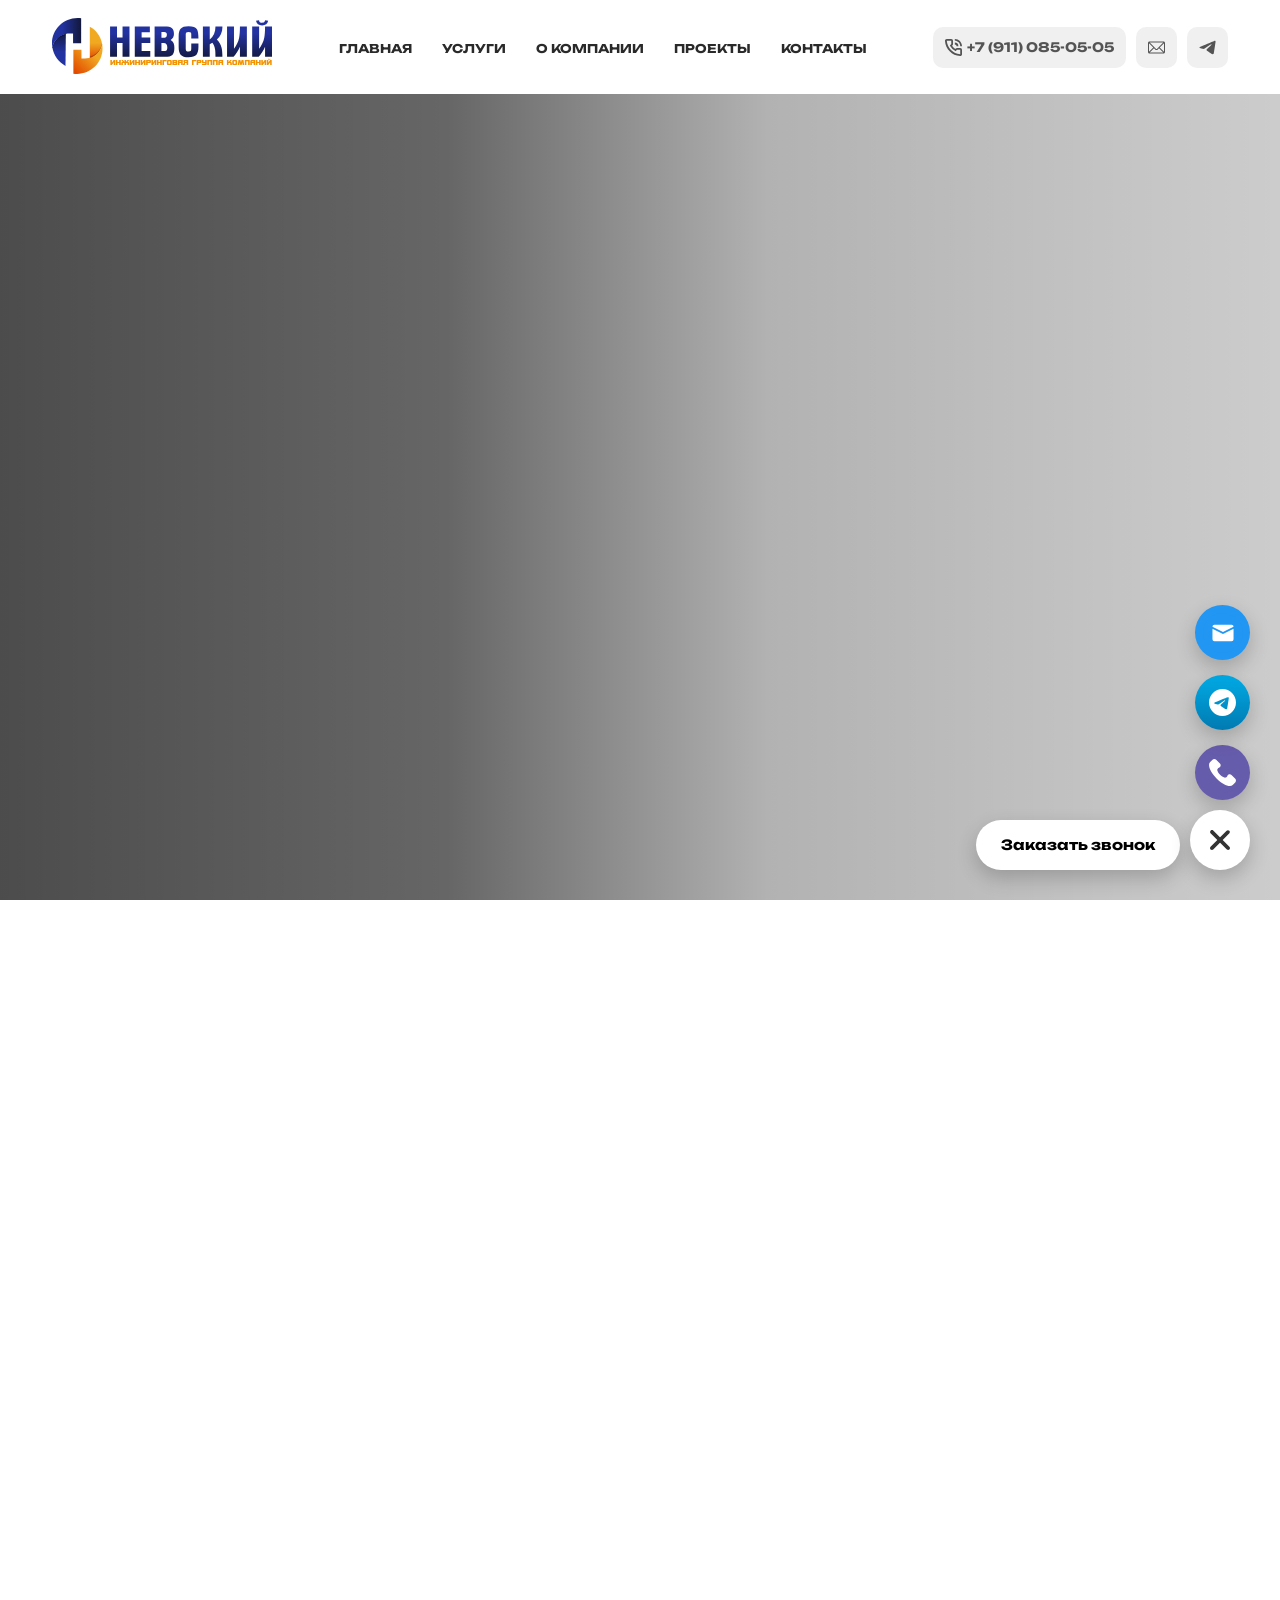
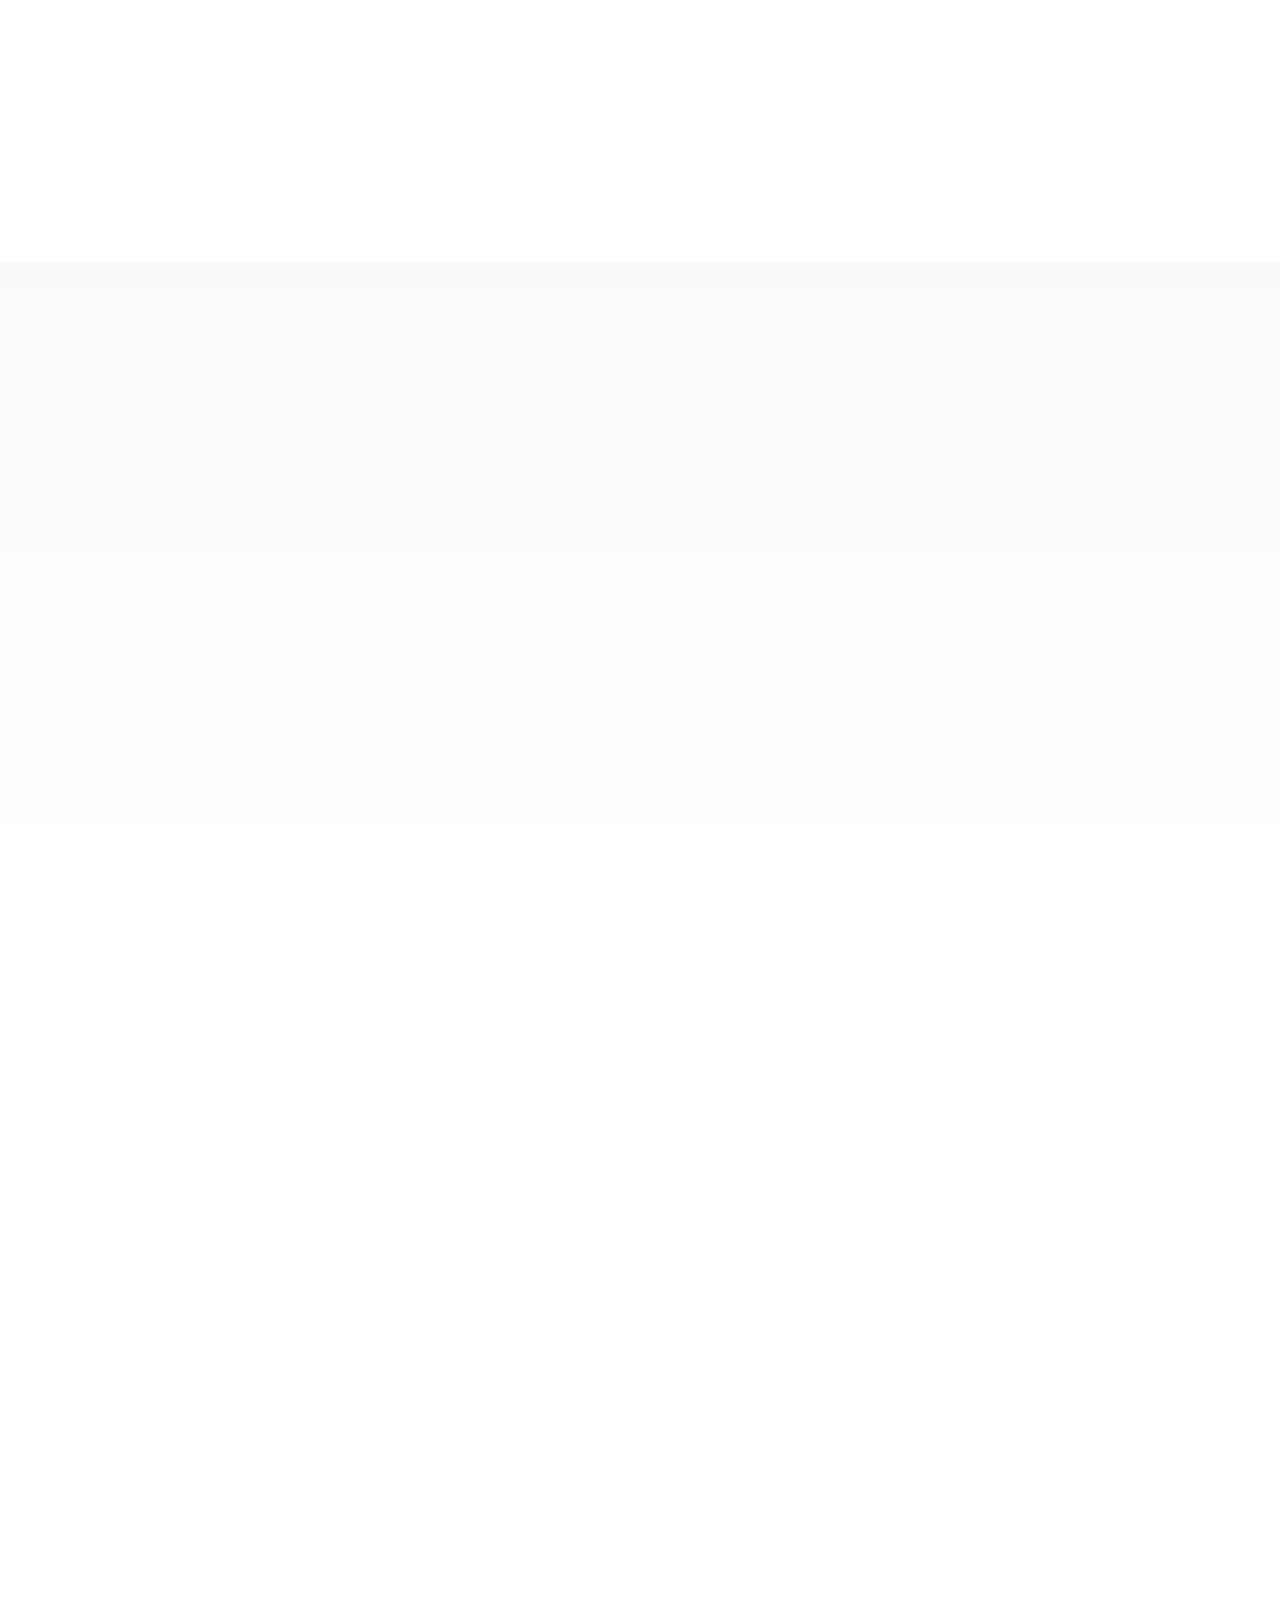
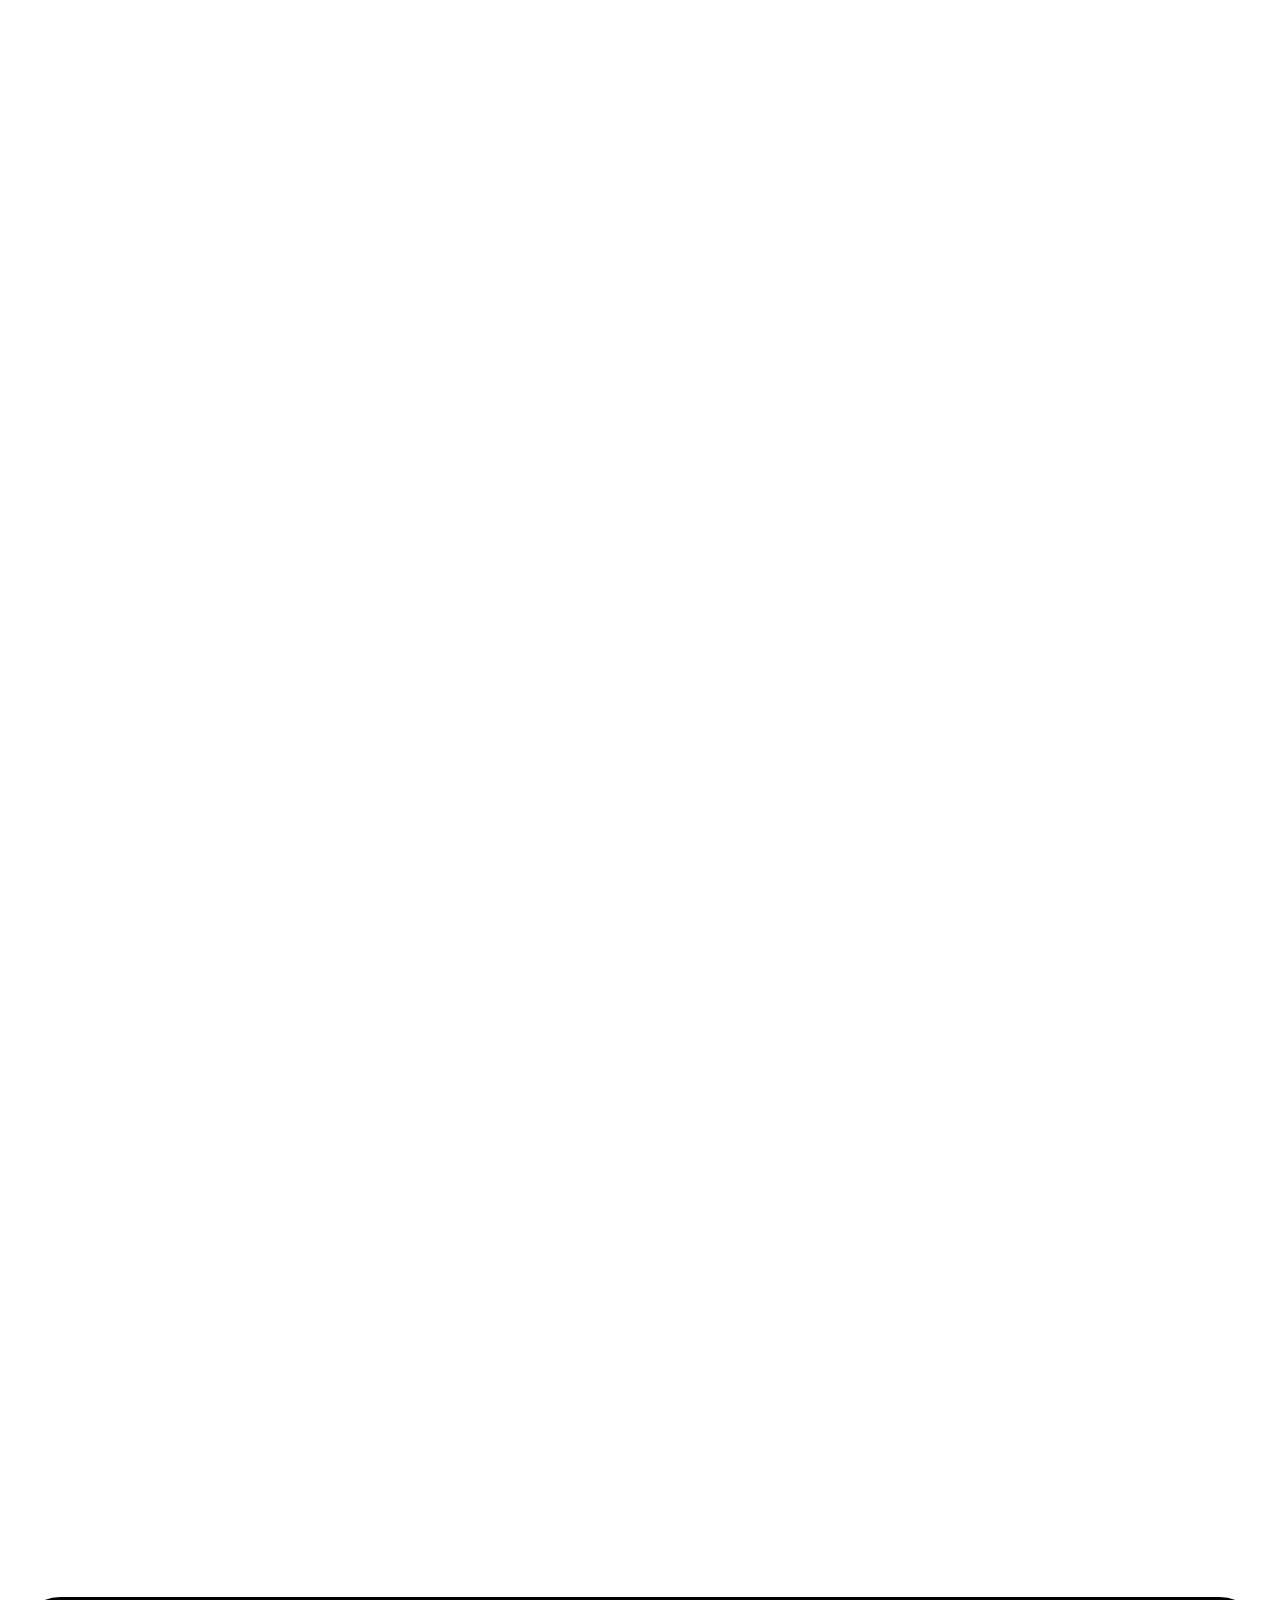
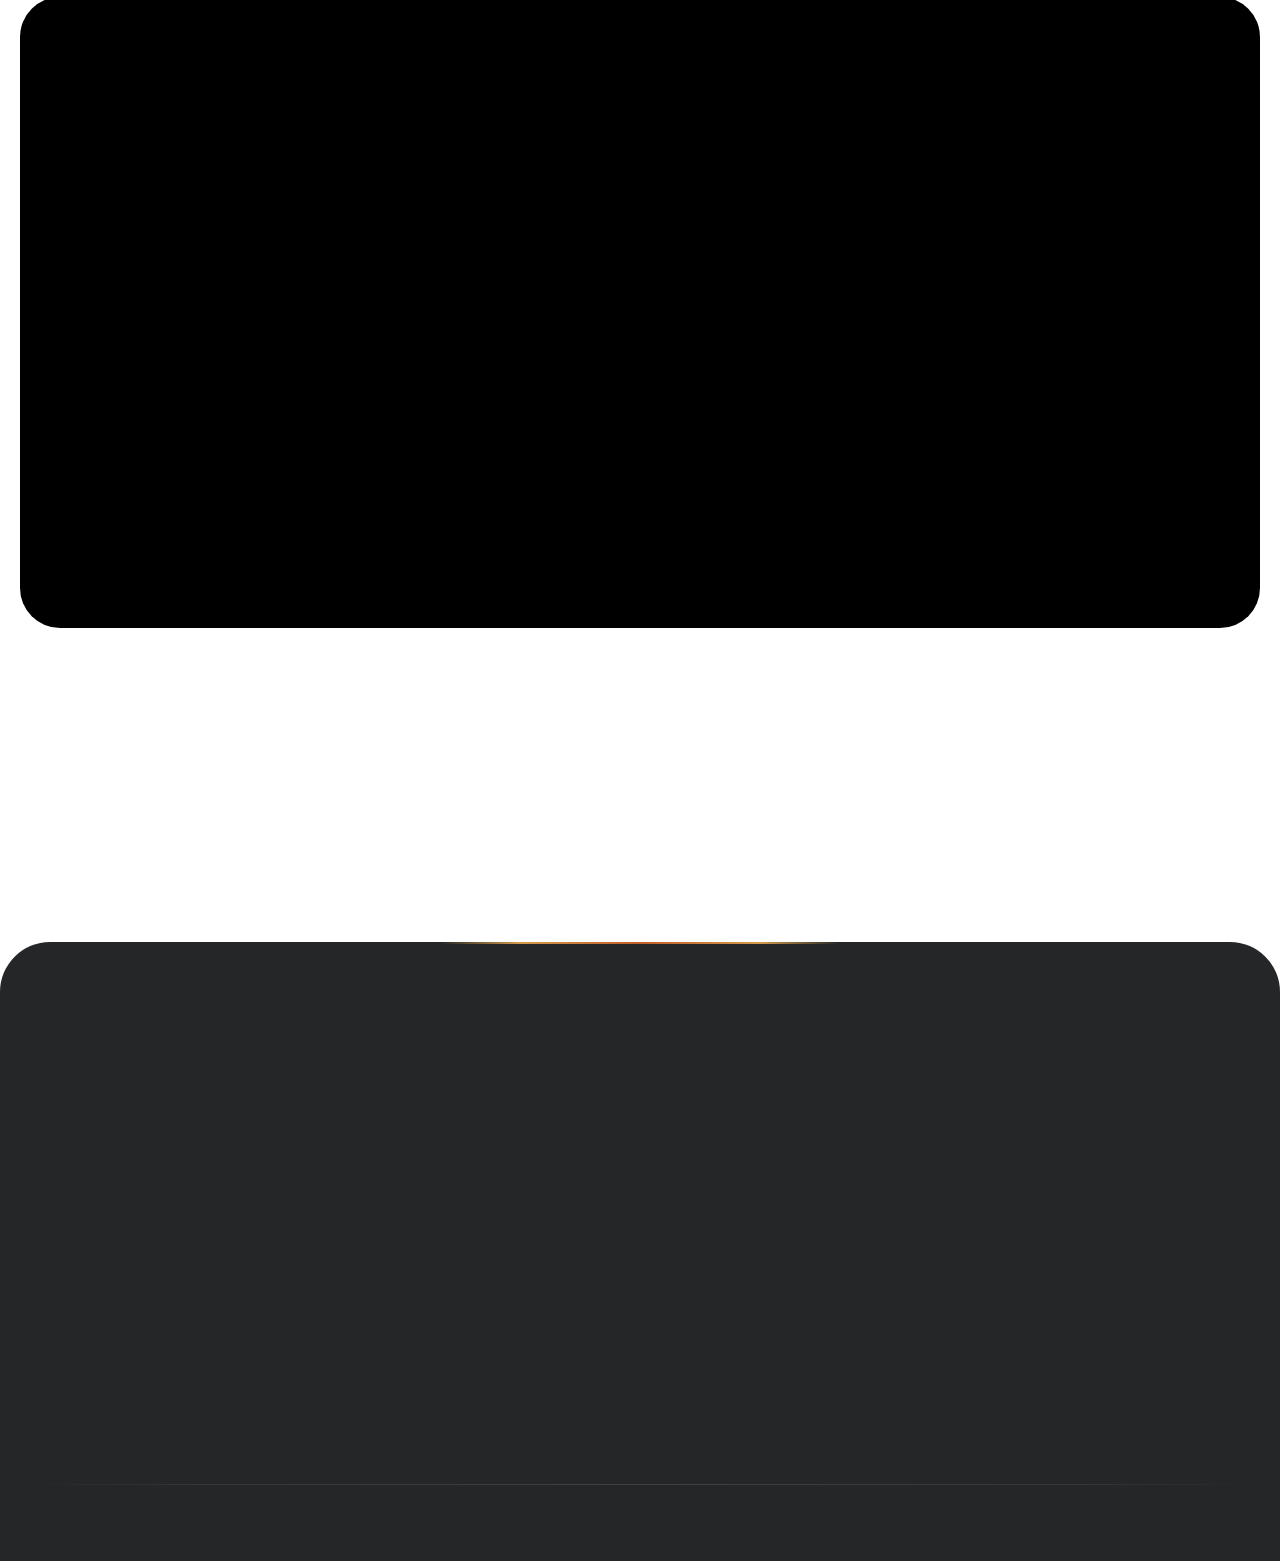
==== commit 9602802f: "new" ====
--- a/index.html
+++ b/index.html
@@ -1,720 +1,1063 @@
 <!doctype html>
 <html lang="en">
-
-<head>
-  <meta charset="UTF-8" />
-  <meta name="viewport" content="width=device-width, initial-scale=1.0" />
-  <link rel="stylesheet" href="/assests/css/reset.css" />
-  <link rel="stylesheet" href="https://cdn.jsdelivr.net/npm/swiper@11/swiper-bundle.min.css" />
-  <link rel="stylesheet" href="/assests/css/style.css" />
-  <link rel="stylesheet" href="https://cdn.jsdelivr.net/npm/aos@2.3.4/dist/aos.css" />
-  <link rel="shortcut icon" href="/assests/img/favicon.svg" type="image/x-icon" />
-  <title>Невский</title>
-</head>
-
-<body>
-  <div class="wrapper">
-    <div id="main-div">
-      <div id="main-button" class="wave open">
-        <svg class="icon-mail" xmlns="http://www.w3.org/2000/svg" version="1.1"
-          xmlns:xlink="http://www.w3.org/1999/xlink" width="28" height="28" x="0" y="0" viewBox="0 0 512.012 512.012"
-          style="enable-background: new 0 0 512 512" xml:space="preserve">
-          <g>
+  <head>
+    <meta charset="UTF-8" />
+    <meta name="viewport" content="width=device-width, initial-scale=1.0" />
+    <link rel="stylesheet" href="/assests/css/reset.css" />
+    <link
+      rel="stylesheet"
+      href="https://cdn.jsdelivr.net/npm/swiper@11/swiper-bundle.min.css"
+    />
+    <link rel="stylesheet" href="/assests/css/style.css" />
+    <link
+      rel="stylesheet"
+      href="https://cdn.jsdelivr.net/npm/aos@2.3.4/dist/aos.css"
+    />
+    <link
+      rel="shortcut icon"
+      href="/assests/img/favicon.svg"
+      type="image/x-icon"
+    />
+    <title>Невский</title>
+  </head>
+
+  <body>
+    <div class="wrapper">
+      <div id="main-div">
+        <div id="main-button" class="wave open">
+          <svg
+            class="icon-mail"
+            xmlns="http://www.w3.org/2000/svg"
+            version="1.1"
+            xmlns:xlink="http://www.w3.org/1999/xlink"
+            width="28"
+            height="28"
+            x="0"
+            y="0"
+            viewBox="0 0 512.012 512.012"
+            style="enable-background: new 0 0 512 512"
+            xml:space="preserve"
+          >
+            <g>
+              <path
+                d="M333.201 115.038c-28.905-59.021-89.37-98.042-157.193-98.042-97.047 0-176 78.505-176 175 0 26.224 5.63 51.359 16.742 74.794L.299 349.055c-2.094 10.472 7.144 19.728 17.618 17.656l83.279-16.465a172.546 172.546 0 0 0 34.732 12.151c-26.717-126.541 69.199-245.321 197.273-247.359z"
+                fill="#111111"
+                opacity="1"
+                data-original="#111111"
+                class=""
+              ></path>
+              <path
+                d="M495.266 394.79a174.485 174.485 0 0 0 7.511-18.514h-.549c37.448-109.917-41.305-225.441-157.567-231.066l-.005-.018c-100.036-4.61-183.148 75.486-183.148 174.804 0 96.414 78.361 174.857 174.743 174.997 26.143-.035 51.201-5.663 74.568-16.747 91.207 18.032 84.094 16.75 86.189 16.75 9.479 0 16.56-8.686 14.709-17.941z"
+                fill="#111111"
+                opacity="1"
+                data-original="#2e5085"
+                class=""
+              ></path>
+            </g>
+          </svg>
+
+          <svg
+            class="icon-close"
+            xmlns="http://www.w3.org/2000/svg"
+            version="1.1"
+            xmlns:xlink="http://www.w3.org/1999/xlink"
+            width="20"
+            height="20"
+            x="0"
+            y="0"
+            viewBox="0 0 320.591 320.591"
+            style="enable-background: new 0 0 512 512"
+            xml:space="preserve"
+          >
+            <g>
+              <path
+                d="M30.391 318.583a30.37 30.37 0 0 1-21.56-7.288c-11.774-11.844-11.774-30.973 0-42.817L266.643 10.665c12.246-11.459 31.462-10.822 42.921 1.424 10.362 11.074 10.966 28.095 1.414 39.875L51.647 311.295a30.366 30.366 0 0 1-21.256 7.288z"
+                fill="#333"
+                opacity="1"
+                data-original="#2e5085"
+                class=""
+              ></path>
+              <path
+                d="M287.9 318.583a30.37 30.37 0 0 1-21.257-8.806L8.83 51.963C-2.078 39.225-.595 20.055 12.143 9.146c11.369-9.736 28.136-9.736 39.504 0l259.331 257.813c12.243 11.462 12.876 30.679 1.414 42.922-.456.487-.927.958-1.414 1.414a30.368 30.368 0 0 1-23.078 7.288z"
+                fill="#333"
+                opacity="1"
+                data-original="#2e5085"
+                class=""
+              ></path>
+            </g>
+          </svg>
+        </div>
+        <a data-modal-open="" id="wrapperdown" class="onlineregistration">
+          Заказать звонок
+        </a>
+        <a
+          class="wrappericon"
+          id="wrapperviber"
+          href="tel:+79110850505"
+          target="_blank"
+          title="Телефон"
+        >
+          <svg
+            xmlns="http://www.w3.org/2000/svg"
+            version="1.1"
+            xmlns:xlink="http://www.w3.org/1999/xlink"
+            width="27"
+            height="27"
+            x="0"
+            y="0"
+            viewBox="0 0 513.64 513.64"
+            style="enable-background: new 0 0 512 512"
+            xml:space="preserve"
+            class=""
+          >
+            <g>
+              <path
+                d="m499.66 376.96-71.68-71.68c-25.6-25.6-69.12-15.359-79.36 17.92-7.68 23.041-33.28 35.841-56.32 30.72-51.2-12.8-120.32-79.36-133.12-133.12-7.68-23.041 7.68-48.641 30.72-56.32 33.28-10.24 43.52-53.76 17.92-79.36l-71.68-71.68c-20.48-17.92-51.2-17.92-69.12 0L18.38 62.08c-48.64 51.2 5.12 186.88 125.44 307.2s256 176.641 307.2 125.44l48.64-48.64c17.921-20.48 17.921-51.2 0-69.12z"
+                fill="#ffffff"
+                opacity="1"
+                data-original="#000000"
+                class=""
+              ></path>
+            </g>
+          </svg>
+        </a>
+        <a
+          class="wrappericon"
+          href=""
+          id="wrappertg"
+          target="_blank"
+          title="Telegram"
+        >
+          <svg
+            xmlns="http://www.w3.org/2000/svg"
+            width="27"
+            height="27"
+            viewBox="0 0 512 512"
+            fill="#fff
+        "
+          >
             <path
-              d="M333.201 115.038c-28.905-59.021-89.37-98.042-157.193-98.042-97.047 0-176 78.505-176 175 0 26.224 5.63 51.359 16.742 74.794L.299 349.055c-2.094 10.472 7.144 19.728 17.618 17.656l83.279-16.465a172.546 172.546 0 0 0 34.732 12.151c-26.717-126.541 69.199-245.321 197.273-247.359z"
-              fill="#111111" opacity="1" data-original="#111111" class=""></path>
-            <path
-              d="M495.266 394.79a174.485 174.485 0 0 0 7.511-18.514h-.549c37.448-109.917-41.305-225.441-157.567-231.066l-.005-.018c-100.036-4.61-183.148 75.486-183.148 174.804 0 96.414 78.361 174.857 174.743 174.997 26.143-.035 51.201-5.663 74.568-16.747 91.207 18.032 84.094 16.75 86.189 16.75 9.479 0 16.56-8.686 14.709-17.941z"
-              fill="#111111" opacity="1" data-original="#2e5085" class=""></path>
-          </g>
-        </svg>
-
-        <svg class="icon-close" xmlns="http://www.w3.org/2000/svg" version="1.1"
-          xmlns:xlink="http://www.w3.org/1999/xlink" width="20" height="20" x="0" y="0" viewBox="0 0 320.591 320.591"
-          style="enable-background: new 0 0 512 512" xml:space="preserve">
-          <g>
-            <path
-              d="M30.391 318.583a30.37 30.37 0 0 1-21.56-7.288c-11.774-11.844-11.774-30.973 0-42.817L266.643 10.665c12.246-11.459 31.462-10.822 42.921 1.424 10.362 11.074 10.966 28.095 1.414 39.875L51.647 311.295a30.366 30.366 0 0 1-21.256 7.288z"
-              fill="#333" opacity="1" data-original="#2e5085" class=""></path>
-            <path
-              d="M287.9 318.583a30.37 30.37 0 0 1-21.257-8.806L8.83 51.963C-2.078 39.225-.595 20.055 12.143 9.146c11.369-9.736 28.136-9.736 39.504 0l259.331 257.813c12.243 11.462 12.876 30.679 1.414 42.922-.456.487-.927.958-1.414 1.414a30.368 30.368 0 0 1-23.078 7.288z"
-              fill="#333" opacity="1" data-original="#2e5085" class=""></path>
-          </g>
-        </svg>
-      </div>
-      <a data-modal-open="" id="wrapperdown" class="onlineregistration">
-        Заказать звонок
-      </a>
-      <a class="wrappericon" id="wrapperviber" href="tel:+79110850505" target="_blank" title="Телефон">
-        <svg xmlns="http://www.w3.org/2000/svg" version="1.1" xmlns:xlink="http://www.w3.org/1999/xlink" width="512"
-          height="512" x="0" y="0" viewBox="0 0 152 152" style="enable-background:new 0 0 512 512" xml:space="preserve"
-          class="">
-          <g>
-            <g data-name="Layer 2">
-              <g data-name="12.Viber">
-                <circle cx="76" cy="76" r="76" fill="#665cac" opacity="1" data-original="#665cac" class=""></circle>
-                <path fill="#ffffff"
-                  d="M84 36H68a28 28 0 0 0-28 28v12a28 28 0 0 0 16 25.31v13.37a1.34 1.34 0 0 0 2.27.94L69.89 104H84a28 28 0 0 0 28-28V64a28 28 0 0 0-28-28zm10.48 52.48-4 4c-4.26 4.17-15.38-.59-25.18-10.6s-14.1-21.24-10-25.41l4-4a4.21 4.21 0 0 1 5.69.06l5.84 6a3.93 3.93 0 0 1-1.6 6.47 3.82 3.82 0 0 0-2.58 4.6c1 4.44 6.64 10 10.84 11.09a4 4 0 0 0 4.67-2.48 3.92 3.92 0 0 1 6.55-1.4l5.83 6a4.2 4.2 0 0 1-.06 5.67zM79.64 55a9.39 9.39 0 0 0-1.19.07 1.33 1.33 0 1 1-.29-2.65 12.23 12.23 0 0 1 1.48-.08A13.35 13.35 0 0 1 93 65.67a12.23 12.23 0 0 1-.08 1.48 1.33 1.33 0 0 1-2.65-.29 11.7 11.7 0 0 0 .07-1.19A10.69 10.69 0 0 0 79.64 55zm8 10.67a1.34 1.34 0 0 1-2.67 0 5.33 5.33 0 0 0-5.33-5.33 1.34 1.34 0 1 1 0-2.67 8 8 0 0 1 8 8zM97.81 70a1.34 1.34 0 1 1-2.6-.62 15.71 15.71 0 0 0 .43-3.69 16 16 0 0 0-16-16H78.4a1.33 1.33 0 0 1-.2-2.66q.72-.06 1.44-.06a18.7 18.7 0 0 1 18.67 18.7 18.94 18.94 0 0 1-.5 4.33z"
-                  opacity="1" data-original="#ffffff" class=""></path>
-              </g>
-            </g>
-          </g>
-        </svg>
-      </a>
-      <a class="wrappericon" href="" id="wrappertg" target="_blank" title="Telegram">
-        <svg xmlns="http://www.w3.org/2000/svg" width="27" height="27" viewBox="0 0 512 512" fill="#fff
-        ">
-          <path d="M256 0C114.62 0 0 114.62 0 256s114.62 256 256 256 256-114.62 
+              d="M256 0C114.62 0 0 114.62 0 256s114.62 256 256 256 256-114.62 
                     256-256S397.38 0 256 0zm118.66 174.1c-3.85 40.48-20.52 138.71-29 
                     184.05-3.59 19.19-10.66 25.62-17.5 26.25-14.86 1.37-26.15-9.83-40.55-19.27-22.53-14.77-35.26-23.96-57.13-38.37-25.28-16.66-8.89-25.81 
                     5.51-40.77 3.77-3.92 69.27-63.5 70.54-68.9.16-.68.31-3.2-1.19-4.53s-3.71-.87-5.3-.51c-2.26.51-38.26 
                     24.3-107.98 71.37-10.22 7.02-19.47 10.43-27.77 10.26-9.14-.2-26.72-5.17-39.79-9.42-16.03-5.21-28.77-7.97-27.66-16.82.57-4.61 
                     6.92-9.32 19.04-14.14 74.63-32.52 124.39-53.95 149.29-64.31 
-                    71.099-29.569 85.87-34.71 95.499-34.88 12.062-.213 14.973 9.743 13.991 19.99z"></path>
-        </svg>
-      </a>
-      <a class="wrappericon" href="mailto:info@igkn.ru" id="wrappermail" target="_blank" title="Почта">
-        <svg xmlns="http://www.w3.org/2000/svg" version="1.1" xmlns:xlink="http://www.w3.org/1999/xlink" width="40"
-          height="40" x="0" y="0" viewBox="0 0 512 512" style="enable-background:new 0 0 512 512" xml:space="preserve"
-          class="">
-          <g>
-            <g data-name="Layer 2">
-              <g data-name="01.mail">
-                <circle cx="256" cy="256" r="256" fill="#2196f3" opacity="1" data-original="#2196f3" class=""></circle>
-                <g fill="#fff">
-                  <path
-                    d="M255.94 268.64 121 201.32v133.76a25.66 25.66 0 0 0 25.59 25.59h218.82A25.66 25.66 0 0 0 391 335.08V202.73z"
-                    fill="#ffffff" opacity="1" data-original="#ffffff" class=""></path>
-                  <path
-                    d="M256.06 243.36 391 177.5v-.58a25.66 25.66 0 0 0-25.59-25.59H146.59A25.66 25.66 0 0 0 121 176z"
-                    fill="#ffffff" opacity="1" data-original="#ffffff" class=""></path>
+                    71.099-29.569 85.87-34.71 95.499-34.88 12.062-.213 14.973 9.743 13.991 19.99z"
+            ></path>
+          </svg>
+        </a>
+        <a
+          class="wrappericon"
+          href="mailto:info@igkn.ru"
+          id="wrappermail"
+          target="_blank"
+          title="Почта"
+        >
+          <svg
+            xmlns="http://www.w3.org/2000/svg"
+            version="1.1"
+            xmlns:xlink="http://www.w3.org/1999/xlink"
+            width="40"
+            height="40"
+            x="0"
+            y="0"
+            viewBox="0 0 512 512"
+            style="enable-background: new 0 0 512 512"
+            xml:space="preserve"
+            class=""
+          >
+            <g>
+              <g data-name="Layer 2">
+                <g data-name="01.mail">
+                  <circle
+                    cx="256"
+                    cy="256"
+                    r="256"
+                    fill="#2196f3"
+                    opacity="1"
+                    data-original="#2196f3"
+                    class=""
+                  ></circle>
+                  <g fill="#fff">
+                    <path
+                      d="M255.94 268.64 121 201.32v133.76a25.66 25.66 0 0 0 25.59 25.59h218.82A25.66 25.66 0 0 0 391 335.08V202.73z"
+                      fill="#ffffff"
+                      opacity="1"
+                      data-original="#ffffff"
+                      class=""
+                    ></path>
+                    <path
+                      d="M256.06 243.36 391 177.5v-.58a25.66 25.66 0 0 0-25.59-25.59H146.59A25.66 25.66 0 0 0 121 176z"
+                      fill="#ffffff"
+                      opacity="1"
+                      data-original="#ffffff"
+                      class=""
+                    ></path>
+                  </g>
                 </g>
               </g>
             </g>
-          </g>
-        </svg>
-      </a>
-    </div>
-  </div>
-  <header>
-    <div class="container">
-      <div class="header_menu">
-        <a href="/">
-          <img src="/assests/img/logo.svg" alt="" />
+          </svg>
         </a>
-        <ul class="menu">
-          <li><a href="/">ГЛАВНАЯ</a></li>
-          <li class="has-dropdown">
-            <a href="#">УСЛУГИ</a>
-
-            <div class="dropdown">
-              <ul>
-                <li><a href="#">Инженерные изыскания и проектирование</a></li>
-                <li><a href="#">Демонтажные работы</a></li>
-                <li><a href="#">Строительно-монтажные работы</a></li>
-                <li><a href="#">Технический заказчик</a></li>
-              </ul>
-            </div>
-          </li>
-          <li><a href="">О КОМПАНИИ</a></li>
-          <li><a href="">ПРОЕКТЫ</a></li>
-          <li><a href="">КОНТАКТЫ</a></li>
-        </ul>
-        <div class="socials">
-          <a href="tel:+79110850505" class="phone">
-
-            <svg xmlns="http://www.w3.org/2000/svg" preserveAspectRatio="xMidYMid" width="28" height="28"
-              viewBox="0 0 28 28" data-prefix="i2xv66jni">
-              <path
-                d="M25.025 27.999l-.2-.006C11.516 27.153.846 16.484.006 3.176A3.023 3.023 0 0 1 .803.923a2.918 2.918 0 0 1 2.151-.92h7.332a2.956 2.956 0 0 1 2.952 2.952v5.293c0 .777-.315 1.538-.864 2.087l-.735.735a17.316 17.316 0 0 0 5.293 5.291l.735-.734a2.935 2.935 0 0 1 2.087-.864h5.294A2.955 2.955 0 0 1 28 17.715v7.332c0 1.656-1.307 2.952-2.975 2.952zm.023-10.284h-5.294l-2.33 2.33-.972-.537a20.286 20.286 0 0 1-7.96-7.958l-.536-.972 2.33-2.33V2.955H2.954C3.699 14.817 13.182 24.3 25.012 25.047l.013 1.476v-1.476c.027 0 .038-.006.038-.006l-.015-7.326zm-5.905-5.904a2.956 2.956 0 0 0-2.952-2.952V5.907a5.91 5.91 0 0 1 5.904 5.904h-2.952zm-2.952-8.856V.003C22.702.003 28 5.3 28 11.811h-2.952c0-4.884-3.973-8.856-8.857-8.856z"
-                fill-rule="evenodd" class="path-i1nedck9y"></path>
-            </svg>
-            +7 (911) 085-05-05
-          </a>
-          <a href="mailto:info@igkn.ru" class="mail">
-            <svg xmlns="http://www.w3.org/2000/svg" version="1.1" xmlns:xlink="http://www.w3.org/1999/xlink" width="512"
-              height="512" x="0" y="0" viewBox="0 0 512 512" style="enable-background: new 0 0 512 512"
-              xml:space="preserve" class="">
-              <g>
-                <path
-                  d="M467 76H45C20.238 76 0 96.149 0 121v270c0 24.86 20.251 45 45 45h422c24.762 0 45-20.149 45-45V121c0-24.857-20.248-45-45-45zm-6.91 30L267.624 299.094c-5.864 5.882-17.381 5.886-23.248 0L51.91 106h408.18zM30 385.485v-258.97L159.065 256 30 385.485zM51.91 406l128.334-128.752 42.885 43.025c17.574 17.631 48.175 17.624 65.743 0l42.885-43.024L460.09 406H51.91zM482 385.485 352.935 256 482 126.515v258.97z"
-                  fill="#333333" opacity="1" data-original="#000000" class=""></path>
-              </g>
-            </svg>
-          </a>
-          <a href="https://t.me/igkNevsky" class="telegram" target="_blank" rel="noopener">
-            <svg xmlns="http://www.w3.org/2000/svg" version="1.1" xmlns:xlink="http://www.w3.org/1999/xlink" width="512"
-              height="512" x="0" y="0" viewBox="0 0 100 100" style="enable-background:new 0 0 512 512"
-              xml:space="preserve" class="">
-              <g>
-                <path
-                  d="M89.442 11.418c-12.533 5.19-66.27 27.449-81.118 33.516-9.958 3.886-4.129 7.529-4.129 7.529s8.5 2.914 15.786 5.1 11.172-.243 11.172-.243l34.244-23.073c12.143-8.257 9.229-1.457 6.315 1.457-6.315 6.315-16.758 16.272-25.501 24.287-3.886 3.4-1.943 6.315-.243 7.772 6.315 5.343 23.558 16.272 24.53 17.001 5.131 3.632 15.223 8.861 16.758-2.186l6.072-38.13c1.943-12.872 3.886-24.773 4.129-28.173.728-8.257-8.015-4.857-8.015-4.857z"
-                  fill="#000000" opacity="1" data-original="#000000" class=""></path>
-              </g>
-            </svg>
-          </a>
-        </div>
       </div>
     </div>
-  </header>
-  <main>
-    <section class="hero">
+    <header>
       <div class="container">
-        <div class="hero-content" data-aos="fade-up" data-aos-duration="700">
-          <!-- <span class="hero-subtitle white">
+        <div class="header_menu">
+          <a href="/">
+            <img src="/assests/img/logo.svg" alt="" />
+          </a>
+          <ul class="menu">
+            <li><a href="/">ГЛАВНАЯ</a></li>
+            <li class="has-dropdown">
+              <a href="#">УСЛУГИ</a>
+
+              <div class="dropdown">
+                <ul>
+                  <li><a href="#">Инженерные изыскания и проектирование</a></li>
+                  <li><a href="#">Демонтажные работы</a></li>
+                  <li><a href="#">Строительно-монтажные работы</a></li>
+                  <li><a href="#">Технический заказчик</a></li>
+                </ul>
+              </div>
+            </li>
+            <li><a href="">О КОМПАНИИ</a></li>
+            <li><a href="">ПРОЕКТЫ</a></li>
+            <li><a href="/contact.html">КОНТАКТЫ</a></li>
+          </ul>
+          <div class="socials">
+            <a href="tel:+79110850505" class="phone">
+              <svg
+                xmlns="http://www.w3.org/2000/svg"
+                preserveAspectRatio="xMidYMid"
+                width="28"
+                height="28"
+                viewBox="0 0 28 28"
+                data-prefix="i2xv66jni"
+              >
+                <path
+                  d="M25.025 27.999l-.2-.006C11.516 27.153.846 16.484.006 3.176A3.023 3.023 0 0 1 .803.923a2.918 2.918 0 0 1 2.151-.92h7.332a2.956 2.956 0 0 1 2.952 2.952v5.293c0 .777-.315 1.538-.864 2.087l-.735.735a17.316 17.316 0 0 0 5.293 5.291l.735-.734a2.935 2.935 0 0 1 2.087-.864h5.294A2.955 2.955 0 0 1 28 17.715v7.332c0 1.656-1.307 2.952-2.975 2.952zm.023-10.284h-5.294l-2.33 2.33-.972-.537a20.286 20.286 0 0 1-7.96-7.958l-.536-.972 2.33-2.33V2.955H2.954C3.699 14.817 13.182 24.3 25.012 25.047l.013 1.476v-1.476c.027 0 .038-.006.038-.006l-.015-7.326zm-5.905-5.904a2.956 2.956 0 0 0-2.952-2.952V5.907a5.91 5.91 0 0 1 5.904 5.904h-2.952zm-2.952-8.856V.003C22.702.003 28 5.3 28 11.811h-2.952c0-4.884-3.973-8.856-8.857-8.856z"
+                  fill-rule="evenodd"
+                  class="path-i1nedck9y"
+                ></path>
+              </svg>
+              +7 (911) 085-05-05
+            </a>
+            <a href="mailto:info@igkn.ru" class="mail">
+              <svg
+                xmlns="http://www.w3.org/2000/svg"
+                version="1.1"
+                xmlns:xlink="http://www.w3.org/1999/xlink"
+                width="512"
+                height="512"
+                x="0"
+                y="0"
+                viewBox="0 0 512 512"
+                style="enable-background: new 0 0 512 512"
+                xml:space="preserve"
+                class=""
+              >
+                <g>
+                  <path
+                    d="M467 76H45C20.238 76 0 96.149 0 121v270c0 24.86 20.251 45 45 45h422c24.762 0 45-20.149 45-45V121c0-24.857-20.248-45-45-45zm-6.91 30L267.624 299.094c-5.864 5.882-17.381 5.886-23.248 0L51.91 106h408.18zM30 385.485v-258.97L159.065 256 30 385.485zM51.91 406l128.334-128.752 42.885 43.025c17.574 17.631 48.175 17.624 65.743 0l42.885-43.024L460.09 406H51.91zM482 385.485 352.935 256 482 126.515v258.97z"
+                    fill="#333333"
+                    opacity="1"
+                    data-original="#000000"
+                    class=""
+                  ></path>
+                </g>
+              </svg>
+            </a>
+            <a
+              href="https://t.me/igkNevsky"
+              class="telegram"
+              target="_blank"
+              rel="noopener"
+            >
+              <svg
+                xmlns="http://www.w3.org/2000/svg"
+                version="1.1"
+                xmlns:xlink="http://www.w3.org/1999/xlink"
+                width="512"
+                height="512"
+                x="0"
+                y="0"
+                viewBox="0 0 100 100"
+                style="enable-background: new 0 0 512 512"
+                xml:space="preserve"
+                class=""
+              >
+                <g>
+                  <path
+                    d="M89.442 11.418c-12.533 5.19-66.27 27.449-81.118 33.516-9.958 3.886-4.129 7.529-4.129 7.529s8.5 2.914 15.786 5.1 11.172-.243 11.172-.243l34.244-23.073c12.143-8.257 9.229-1.457 6.315 1.457-6.315 6.315-16.758 16.272-25.501 24.287-3.886 3.4-1.943 6.315-.243 7.772 6.315 5.343 23.558 16.272 24.53 17.001 5.131 3.632 15.223 8.861 16.758-2.186l6.072-38.13c1.943-12.872 3.886-24.773 4.129-28.173.728-8.257-8.015-4.857-8.015-4.857z"
+                    fill="#000000"
+                    opacity="1"
+                    data-original="#000000"
+                    class=""
+                  ></path>
+                </g>
+              </svg>
+            </a>
+          </div>
+        </div>
+      </div>
+    </header>
+    <main>
+      <section class="hero">
+        <div class="container">
+          <div class="hero-content" data-aos="fade-up" data-aos-duration="700">
+            <!-- <span class="hero-subtitle white">
               СКОРОСТЬ И КАЧЕСТВО РАБОТЫ
             </span> -->
 
-          <!-- <span class="hero-subtitle yellow">
+            <!-- <span class="hero-subtitle yellow">
                Инжиниринговая Группа Компаний «Невский
             </span> -->
 
-          <h1 class="hero-title">Инжиниринговая Группа Компаний «Невский</h1>
-
-          <p class="hero-text">
-            Инженерные изыскания · Проектирование · Демонтаж ·
-            Строительно-монтажные работы · Технический заказчик
-          </p>
-          <a class="view-posts-btn">
-            <span class="btn-text">Запросить коммерческое предложение</span>
-
-            <span class="btn-icon">
-              <svg xmlns="http://www.w3.org/2000/svg" aria-hidden="true" viewBox="0 0 24 24">
-                <path fill="currentColor"
-                  d="M5 13h11.17l-4.88 4.88c-.39.39-.39 1.03 0 1.42s1.02.39 1.41 0l6.59-6.59a.996.996 0 0 0 0-1.41l-6.58-6.6a.996.996 0 1 0-1.41 1.41L16.17 11H5c-.55 0-1 .45-1 1s.45 1 1 1">
-                </path>
-              </svg>
-            </span>
-          </a>
-        </div>
-      </div>
-    </section>
-    <section class="advantages">
-      <div class="container">
-        <div class="advantages-grid">
-          <div class="adv-card" data-aos="fade-up" data-aos-delay="0">
-            <span class="adv-number"></span>
-            <h3>Более 10 реализованных проектов</h3>
+            <h1 class="hero-title">Инжиниринговая Группа Компаний «Невский</h1>
+
+            <p class="hero-text">
+              Инженерные изыскания · Проектирование · Демонтаж ·
+              Строительно-монтажные работы · Технический заказчик
+            </p>
+            <a class="view-posts-btn">
+              <span class="btn-text">Запросить коммерческое предложение</span>
+
+              <span class="btn-icon">
+                <svg
+                  xmlns="http://www.w3.org/2000/svg"
+                  aria-hidden="true"
+                  viewBox="0 0 24 24"
+                >
+                  <path
+                    fill="currentColor"
+                    d="M5 13h11.17l-4.88 4.88c-.39.39-.39 1.03 0 1.42s1.02.39 1.41 0l6.59-6.59a.996.996 0 0 0 0-1.41l-6.58-6.6a.996.996 0 1 0-1.41 1.41L16.17 11H5c-.55 0-1 .45-1 1s.45 1 1 1"
+                  ></path>
+                </svg>
+              </span>
+            </a>
+          </div>
+        </div>
+      </section>
+      <section class="advantages">
+        <div class="container">
+          <div class="advantages-grid">
+            <div class="adv-card" data-aos="fade-up" data-aos-delay="0">
+              <span class="adv-number"></span>
+              <h3>Более 10 реализованных проектов</h3>
+              <p>
+                Реализовали более 10 объектов различной сложности. Гарантируем
+                качество и соблюдение сроков.
+              </p>
+            </div>
+
+            <div class="adv-card" data-aos="fade-up" data-aos-delay="100">
+              <span class="adv-number"></span>
+              <h3>Допуски СРО</h3>
+              <p>
+                Имеем все необходимые допуски СРО. Работаем строго по нормативам
+                и стандартам.
+              </p>
+            </div>
+
+            <div class="adv-card" data-aos="fade-up" data-aos-delay="200">
+              <span class="adv-number"></span>
+              <h3>Собственная инжиниринговая экспертиза</h3>
+              <p>
+                Собственная инженерная экспертиза и технический контроль.
+                Продуманные и эффективные решения.
+              </p>
+            </div>
+          </div>
+        </div>
+      </section>
+      <section class="about-services">
+        <div class="container">
+          <div class="about-wrapper">
+            <!-- LEFT -->
+            <div
+              class="about-left"
+              data-aos="fade-right"
+              data-aos-duration="600"
+            >
+              <div class="service-item">
+                <h3>Инженерные изыскания и проектирование</h3>
+                <span class="arrow">
+                  <svg
+                    xmlns="http://www.w3.org/2000/svg"
+                    preserveAspectRatio="xMidYMid"
+                    width="42"
+                    height="42"
+                    viewBox="0 0 42 42"
+                    data-prefix="isy498gd6"
+                  >
+                    <path
+                      d="M.996 42a.995.995 0 0 0 .706-.293L39.91 3.414V38a.999.999 0 1 0 1.996 0V1a1 1 0 0 0-.998-1H3.99a.999.999 0 0 0-.998 1c0 .552.446 1 .998 1h34.509L.291 40.293A1 1 0 0 0 .996 42z"
+                      fill-rule="evenodd"
+                    ></path>
+                  </svg>
+                </span>
+              </div>
+
+              <div class="service-item">
+                <h3>Демонтажные работы</h3>
+                <span class="arrow">
+                  <svg
+                    xmlns="http://www.w3.org/2000/svg"
+                    preserveAspectRatio="xMidYMid"
+                    width="42"
+                    height="42"
+                    viewBox="0 0 42 42"
+                    data-prefix="isy498gd6"
+                  >
+                    <path
+                      d="M.996 42a.995.995 0 0 0 .706-.293L39.91 3.414V38a.999.999 0 1 0 1.996 0V1a1 1 0 0 0-.998-1H3.99a.999.999 0 0 0-.998 1c0 .552.446 1 .998 1h34.509L.291 40.293A1 1 0 0 0 .996 42z"
+                      fill-rule="evenodd"
+                    ></path>
+                  </svg>
+                </span>
+              </div>
+
+              <div class="service-item">
+                <h3>Строительно-монтажные работы</h3>
+                <span class="arrow">
+                  <svg
+                    xmlns="http://www.w3.org/2000/svg"
+                    preserveAspectRatio="xMidYMid"
+                    width="42"
+                    height="42"
+                    viewBox="0 0 42 42"
+                    data-prefix="isy498gd6"
+                  >
+                    <path
+                      d="M.996 42a.995.995 0 0 0 .706-.293L39.91 3.414V38a.999.999 0 1 0 1.996 0V1a1 1 0 0 0-.998-1H3.99a.999.999 0 0 0-.998 1c0 .552.446 1 .998 1h34.509L.291 40.293A1 1 0 0 0 .996 42z"
+                      fill-rule="evenodd"
+                    ></path>
+                  </svg>
+                </span>
+              </div>
+
+              <div class="service-item">
+                <h3>Технический заказчик</h3>
+                <span class="arrow">
+                  <svg
+                    xmlns="http://www.w3.org/2000/svg"
+                    preserveAspectRatio="xMidYMid"
+                    width="42"
+                    height="42"
+                    viewBox="0 0 42 42"
+                    data-prefix="isy498gd6"
+                  >
+                    <path
+                      d="M.996 42a.995.995 0 0 0 .706-.293L39.91 3.414V38a.999.999 0 1 0 1.996 0V1a1 1 0 0 0-.998-1H3.99a.999.999 0 0 0-.998 1c0 .552.446 1 .998 1h34.509L.291 40.293A1 1 0 0 0 .996 42z"
+                      fill-rule="evenodd"
+                    ></path>
+                  </svg>
+                </span>
+              </div>
+            </div>
+
+            <!-- RIGHT -->
+            <div
+              class="about-right"
+              data-aos="fade-left"
+              data-aos-duration="600"
+              data-aos-delay="150"
+            >
+              <div>
+                <h2>СТРОИТЕЛЬНЫЕ УСЛУГИ</h2>
+                <p>
+                  Компания «Домстрой» — это профессионалы по бетонным работам,
+                  работающая в Московской и Владимирской областях. Мы
+                  предоставляем широкий спектр услуг в сфере строительства,
+                  специализируясь на выполнении бетонных работ, установке
+                  фундаментов и реставрации конструкций.
+                </p>
+              </div>
+              <a class="view-posts-btn">
+                <span class="btn-text">Подробнее</span>
+
+                <span class="btn-icon">
+                  <svg
+                    xmlns="http://www.w3.org/2000/svg"
+                    aria-hidden="true"
+                    viewBox="0 0 24 24"
+                  >
+                    <path
+                      fill="currentColor"
+                      d="M5 13h11.17l-4.88 4.88c-.39.39-.39 1.03 0 1.42s1.02.39 1.41 0l6.59-6.59a.996.996 0 0 0 0-1.41l-6.58-6.6a.996.996 0 1 0-1.41 1.41L16.17 11H5c-.55 0-1 .45-1 1s.45 1 1 1"
+                    ></path>
+                  </svg>
+                </span>
+              </a>
+            </div>
+          </div>
+        </div>
+      </section>
+
+      <section class="featured-project">
+        <div class="featured-project-inner" data-aos="fade-up">
+          <div class="featured-project-content">
+            <span class="featured-project-label">Избранный проект</span>
+            <h2 class="featured-project-title">
+              Комплексное сопровождение объекта в Санкт-Петербурге
+            </h2>
+            <p class="featured-project-desc">
+              Полный цикл работ под ключ: инженерные изыскания, проектирование,
+              строительно-монтажные работы и функции технического заказчика.
+              Объект сдан в срок с соблюдением всех нормативов и под ключевым
+              контролем нашей компании.
+            </p>
+            <a href="#" class="view-posts-btn">
+              <span class="btn-text">Все проекты</span>
+              <span class="btn-icon">
+                <svg
+                  xmlns="http://www.w3.org/2000/svg"
+                  aria-hidden="true"
+                  viewBox="0 0 24 24"
+                >
+                  <path
+                    fill="currentColor"
+                    d="M5 13h11.17l-4.88 4.88c-.39.39-.39 1.03 0 1.42s1.02.39 1.41 0l6.59-6.59a.996.996 0 0 0 0-1.41l-6.58-6.6a.996.996 0 1 0-1.41 1.41L16.17 11H5c-.55 0-1 .45-1 1s.45 1 1 1"
+                  />
+                </svg>
+              </span>
+            </a>
+          </div>
+          <div class="featured-project-image">
+            <img
+              src="https://olimpstroyservis.ru/images/detailed/14/dom-v-stile-rayta-s-bolshoy-terrasoy-vangard-5.jpg"
+              alt="Дом в стиле райта с большой террасой — избранный проект"
+              loading="lazy"
+            />
+          </div>
+        </div>
+      </section>
+
+      <section class="services">
+        <div class="container">
+          <!-- HEADER -->
+          <div class="services-header" data-aos="fade-up">
+            <h2>Услуги</h2>
             <p>
-              Реализовали более 10 объектов различной сложности. Гарантируем
-              качество и соблюдение сроков.
+              Полный цикл услуг под ключ — от проектирования до сдачи объекта, с
+              использованием современных технологий и экологичных материалов
             </p>
           </div>
-
-          <div class="adv-card" data-aos="fade-up" data-aos-delay="100">
-            <span class="adv-number"></span>
-            <h3>Допуски СРО</h3>
-            <p>
-              Имеем все необходимые допуски СРО. Работаем строго по нормативам
-              и стандартам.
-            </p>
-          </div>
-
-          <div class="adv-card" data-aos="fade-up" data-aos-delay="200">
-            <span class="adv-number"></span>
-            <h3>Собственная инжиниринговая экспертиза</h3>
-            <p>
-              Собственная инженерная экспертиза и технический контроль.
-              Продуманные и эффективные решения.
-            </p>
-          </div>
-        </div>
-      </div>
-    </section>
-    <section class="about-services">
-      <div class="container">
-        <div class="about-wrapper">
-          <!-- LEFT -->
-          <div class="about-left" data-aos="fade-right" data-aos-duration="600">
-            <div class="service-item">
-              <h3>Инженерные изыскания и проектирование</h3>
-              <span class="arrow">
-                <svg xmlns="http://www.w3.org/2000/svg" preserveAspectRatio="xMidYMid" width="42" height="42"
-                  viewBox="0 0 42 42" data-prefix="isy498gd6">
+          <div class="services-grid">
+            <a
+              href="#"
+              class="service-card"
+              data-aos="fade-up"
+              data-aos-delay="0"
+            >
+              <span class="card-arrow">
+                <svg
+                  xmlns="http://www.w3.org/2000/svg"
+                  preserveAspectRatio="xMidYMid"
+                  width="42"
+                  height="42"
+                  viewBox="0 0 42 42"
+                  data-prefix="isy498gd6"
+                >
                   <path
                     d="M.996 42a.995.995 0 0 0 .706-.293L39.91 3.414V38a.999.999 0 1 0 1.996 0V1a1 1 0 0 0-.998-1H3.99a.999.999 0 0 0-.998 1c0 .552.446 1 .998 1h34.509L.291 40.293A1 1 0 0 0 .996 42z"
-                    fill-rule="evenodd"></path>
+                    fill-rule="evenodd"
+                  ></path>
                 </svg>
               </span>
-            </div>
-
-            <div class="service-item">
-              <h3>Демонтажные работы</h3>
-              <span class="arrow">
-                <svg xmlns="http://www.w3.org/2000/svg" preserveAspectRatio="xMidYMid" width="42" height="42"
-                  viewBox="0 0 42 42" data-prefix="isy498gd6">
+
+              <div class="card-image">
+                <img
+                  src="https://boguchanskij-mo-r04.gosweb.gosuslugi.ru/netcat_files/351/2069/foto_izyskatel_skie_raboty.jpg"
+                />
+              </div>
+
+              <h3>Инженерные изыскания и проектирование</h3>
+              <p>Проектные решения</p>
+            </a>
+
+            <a
+              href="#"
+              class="service-card"
+              data-aos="fade-up"
+              data-aos-delay="100"
+            >
+              <span class="card-arrow">
+                <svg
+                  xmlns="http://www.w3.org/2000/svg"
+                  preserveAspectRatio="xMidYMid"
+                  width="42"
+                  height="42"
+                  viewBox="0 0 42 42"
+                  data-prefix="isy498gd6"
+                >
                   <path
                     d="M.996 42a.995.995 0 0 0 .706-.293L39.91 3.414V38a.999.999 0 1 0 1.996 0V1a1 1 0 0 0-.998-1H3.99a.999.999 0 0 0-.998 1c0 .552.446 1 .998 1h34.509L.291 40.293A1 1 0 0 0 .996 42z"
-                    fill-rule="evenodd"></path>
+                    fill-rule="evenodd"
+                  ></path>
                 </svg>
               </span>
-            </div>
-
-            <div class="service-item">
-              <h3>Строительно-монтажные работы</h3>
-              <span class="arrow">
-                <svg xmlns="http://www.w3.org/2000/svg" preserveAspectRatio="xMidYMid" width="42" height="42"
-                  viewBox="0 0 42 42" data-prefix="isy498gd6">
+
+              <div class="card-image">
+                <img
+                  src="https://pskaksioma.ru/wp-content/uploads/2025/05/chatgpt-image-10-maya-2025-g.-13_41_49-7489040-1024x683.png"
+                />
+              </div>
+
+              <h3>Демонтажные работы</h3>
+              <p>Безопасный демонтаж</p>
+            </a>
+            <a
+              href="#"
+              class="service-card"
+              data-aos="fade-up"
+              data-aos-delay="200"
+            >
+              <span class="card-arrow">
+                <svg
+                  xmlns="http://www.w3.org/2000/svg"
+                  preserveAspectRatio="xMidYMid"
+                  width="42"
+                  height="42"
+                  viewBox="0 0 42 42"
+                  data-prefix="isy498gd6"
+                >
                   <path
                     d="M.996 42a.995.995 0 0 0 .706-.293L39.91 3.414V38a.999.999 0 1 0 1.996 0V1a1 1 0 0 0-.998-1H3.99a.999.999 0 0 0-.998 1c0 .552.446 1 .998 1h34.509L.291 40.293A1 1 0 0 0 .996 42z"
-                    fill-rule="evenodd"></path>
+                    fill-rule="evenodd"
+                  ></path>
                 </svg>
               </span>
-            </div>
-
-            <div class="service-item">
-              <h3>Технический заказчик</h3>
-              <span class="arrow">
-                <svg xmlns="http://www.w3.org/2000/svg" preserveAspectRatio="xMidYMid" width="42" height="42"
-                  viewBox="0 0 42 42" data-prefix="isy498gd6">
+
+              <div class="card-image">
+                <img
+                  src="https://technocontrol.kz/wp-content/uploads/2025/09/ChatGPT-Image-28-sent.-2025-g.-05_07_58-1024x683.png"
+                />
+              </div>
+
+              <h3>Строительно-монтажные работы</h3>
+              <p>Комплексное строительство</p>
+            </a>
+            <a
+              href="#"
+              class="service-card"
+              data-aos="fade-up"
+              data-aos-delay="300"
+            >
+              <span class="card-arrow">
+                <svg
+                  xmlns="http://www.w3.org/2000/svg"
+                  preserveAspectRatio="xMidYMid"
+                  width="42"
+                  height="42"
+                  viewBox="0 0 42 42"
+                  data-prefix="isy498gd6"
+                >
                   <path
                     d="M.996 42a.995.995 0 0 0 .706-.293L39.91 3.414V38a.999.999 0 1 0 1.996 0V1a1 1 0 0 0-.998-1H3.99a.999.999 0 0 0-.998 1c0 .552.446 1 .998 1h34.509L.291 40.293A1 1 0 0 0 .996 42z"
-                    fill-rule="evenodd"></path>
+                    fill-rule="evenodd"
+                  ></path>
                 </svg>
               </span>
+
+              <div class="card-image">
+                <img
+                  src="https://sppi.ooo/uploads/SiteArticle/texnicheskij-zakazchik-upravlenie-proektami/36e9d12ff63f46b28cef00df26454b34.webp.WebP"
+                />
+              </div>
+
+              <h3>Технический заказчик</h3>
+              <p>Контроль проекта</p>
+            </a>
+          </div>
+          <div class="section-cta" data-aos="fade-up">
+            <a href="#" class="view-posts-btn">
+              <span class="btn-text">Посмотреть все</span>
+              <span class="btn-icon">
+                <svg
+                  xmlns="http://www.w3.org/2000/svg"
+                  aria-hidden="true"
+                  viewBox="0 0 24 24"
+                >
+                  <path
+                    fill="currentColor"
+                    d="M5 13h11.17l-4.88 4.88c-.39.39-.39 1.03 0 1.42s1.02.39 1.41 0l6.59-6.59a.996.996 0 0 0 0-1.41l-6.58-6.6a.996.996 0 1 0-1.41 1.41L16.17 11H5c-.55 0-1 .45-1 1s.45 1 1 1"
+                  />
+                </svg>
+              </span>
+            </a>
+          </div>
+        </div>
+      </section>
+      <section class="blog-section">
+        <div class="container">
+          <div class="articles-header" data-aos="fade-up">
+            <h2>Статьи</h2>
+            <p>
+              Полезные материалы о проектировании, изысканиях, демонтаже и
+              управлении строительными проектами
+            </p>
+          </div>
+          <div class="blog-grid" data-aos="fade-up">
+            <article class="blog-card">
+              <div class="blog-img">
+                <img
+                  src="https://giprovodhoz.by/wp-content/uploads/2025/07/dd-2048x1366.jpg"
+                  alt="Инженерные изыскания и проектирование"
+                  loading="lazy"
+                />
+              </div>
+              <div class="blog-content">
+                <h3>
+                  Инженерные изыскания и проектирование: фундамент успешного
+                  строительства
+                </h3>
+                <a href="#" class="blog-btn">Подробнее</a>
+              </div>
+            </article>
+            <article class="blog-card">
+              <div class="blog-img">
+                <img
+                  src="https://demontag24.ru/wp-content/uploads/2025/02/image-49-4.jpg"
+                  alt="Демонтажные работы"
+                  loading="lazy"
+                />
+              </div>
+              <div class="blog-content">
+                <h3>
+                  Профессиональные демонтажные работы: безопасность, технологии
+                  и контроль
+                </h3>
+                <a href="#" class="blog-btn">Подробнее</a>
+              </div>
+            </article>
+            <article class="blog-card">
+              <div class="blog-img">
+                <img
+                  src="https://bober.ru/sites/default/files/styles/in_text/public/2021-09/body/shutterstock_1470580193.jpg?itok=20ZU6P6i"
+                  alt="Строительно-монтажные работы"
+                  loading="lazy"
+                />
+              </div>
+              <div class="blog-content">
+                <h3>
+                  Строительно-монтажные работы и технический заказчик: контроль
+                  качества на каждом этапе
+                </h3>
+                <a href="#" class="blog-btn">Подробнее</a>
+              </div>
+            </article>
+            <article class="blog-card">
+              <div class="blog-img">
+                <img
+                  src="https://i.pinimg.com/originals/e4/ff/fa/e4fffa9325f9971541cad73e0fe86fac.jpg"
+                  alt="Инженерные изыскания и СМР"
+                  loading="lazy"
+                />
+              </div>
+              <div class="blog-content">
+                <h3>
+                  Инженерные изыскания и строительно-монтажные работы: основа
+                  надежного и безопасного строительства
+                </h3>
+                <a href="#" class="blog-btn">Подробнее</a>
+              </div>
+            </article>
+            <article class="blog-card">
+              <div class="blog-img">
+                <img
+                  src="https://demontag24.ru/wp-content/uploads/2025/03/image-205-1.jpg"
+                  alt="Демонтаж и технический заказчик"
+                  loading="lazy"
+                />
+              </div>
+              <div class="blog-content">
+                <h3>
+                  Демонтаж и технический заказчик: эффективное управление
+                  строительными процессами
+                </h3>
+                <a href="#" class="blog-btn">Подробнее</a>
+              </div>
+            </article>
+            <article class="blog-card">
+              <div class="blog-img">
+                <img
+                  src="https://giprovodhoz.by/wp-content/uploads/2025/07/dd-2048x1366.jpg"
+                  alt="Инженерные изыскания и проектирование"
+                  loading="lazy"
+                />
+              </div>
+              <div class="blog-content">
+                <h3>
+                  Инженерные изыскания и проектирование: фундамент успешного
+                  строительства
+                </h3>
+                <a href="#" class="blog-btn">Подробнее</a>
+              </div>
+            </article>
+            <article class="blog-card">
+              <div class="blog-img">
+                <img
+                  src="https://demontag24.ru/wp-content/uploads/2025/02/image-49-4.jpg"
+                  alt="Демонтажные работы"
+                  loading="lazy"
+                />
+              </div>
+              <div class="blog-content">
+                <h3>
+                  Профессиональные демонтажные работы: безопасность, технологии
+                  и контроль
+                </h3>
+                <a href="#" class="blog-btn">Подробнее</a>
+              </div>
+            </article>
+            <article class="blog-card">
+              <div class="blog-img">
+                <img
+                  src="https://bober.ru/sites/default/files/styles/in_text/public/2021-09/body/shutterstock_1470580193.jpg?itok=20ZU6P6i"
+                  alt="Строительно-монтажные работы"
+                  loading="lazy"
+                />
+              </div>
+              <div class="blog-content">
+                <h3>
+                  Строительно-монтажные работы и технический заказчик: контроль
+                  качества на каждом этапе
+                </h3>
+                <a href="#" class="blog-btn">Подробнее</a>
+              </div>
+            </article>
+          </div>
+          <div class="section-cta" data-aos="fade-up">
+            <a href="#" class="view-posts-btn">
+              <span class="btn-text">Посмотреть все</span>
+              <span class="btn-icon">
+                <svg
+                  xmlns="http://www.w3.org/2000/svg"
+                  aria-hidden="true"
+                  viewBox="0 0 24 24"
+                >
+                  <path
+                    fill="currentColor"
+                    d="M5 13h11.17l-4.88 4.88c-.39.39-.39 1.03 0 1.42s1.02.39 1.41 0l6.59-6.59a.996.996 0 0 0 0-1.41l-6.58-6.6a.996.996 0 1 0-1.41 1.41L16.17 11H5c-.55 0-1 .45-1 1s.45 1 1 1"
+                  />
+                </svg>
+              </span>
+            </a>
+          </div>
+        </div>
+      </section>
+      <section class="workflow">
+        <div class="container">
+          <div class="workflow-box">
+            <h2 data-aos="fade-up">АЛГОРИТМ НАШЕЙ РАБОТЫ</h2>
+            <span
+              class="workflow-subtitle"
+              data-aos="fade-up"
+              data-aos-delay="50"
+            >
+              ВСЕГО 4 ШАГА ДЛЯ УСПЕШНОГО СОТРУДНИЧЕСТВА!
+            </span>
+
+            <div class="workflow-grid">
+              <div class="workflow-item" data-aos="fade-up" data-aos-delay="0">
+                <div class="wf-top">
+                  <div class="wf-number">1</div>
+                  <h3>Вы оставляете заявку на сайте</h3>
+                </div>
+                <p>
+                  Оставляете заявку, на сайте или по телефону, менеджеры
+                  уточняют детали и оглашают цены. Заключаем договор
+                </p>
+              </div>
+
+              <div
+                class="workflow-item"
+                data-aos="fade-up"
+                data-aos-delay="100"
+              >
+                <div class="wf-top">
+                  <div class="wf-number">2</div>
+                  <h3>Производим расчет</h3>
+                </div>
+                <p>
+                  Наши менеджеры разрабатывают маршрут, определяют стоимость
+                  перевозки и готовят договор
+                </p>
+              </div>
+
+              <div
+                class="workflow-item"
+                data-aos="fade-up"
+                data-aos-delay="200"
+              >
+                <div class="wf-top">
+                  <div class="wf-number">3</div>
+                  <h3>Оплата услуги</h3>
+                </div>
+                <p>
+                  При согласии с предложенными условиями клиент подписывает
+                  договор и производит оплату удобным способом
+                </p>
+              </div>
+
+              <div
+                class="workflow-item"
+                data-aos="fade-up"
+                data-aos-delay="300"
+              >
+                <div>
+                  <div class="wf-top">
+                    <div class="wf-number">4</div>
+                    <h3>Выполняем работы</h3>
+                  </div>
+                </div>
+                <p>
+                  Сотрудники компании выполняют все необходимые действия для
+                  своевременного исполнения контракта
+                </p>
+              </div>
             </div>
           </div>
-
-          <!-- RIGHT -->
-          <div class="about-right" data-aos="fade-left" data-aos-duration="600" data-aos-delay="150">
-            <div>
-              <h2>СТРОИТЕЛЬНЫЕ УСЛУГИ</h2>
+        </div>
+      </section>
+      <section class="contact-cta">
+        <div class="container">
+          <div class="contact-wrapper">
+            <!-- LEFT -->
+            <div class="contact-left" data-aos="fade-up">
+              <h2>СВЯЗАТЬСЯ</h2>
               <p>
-                Компания «Домстрой» — это профессионалы по бетонным работам,
-                работающая в Московской и Владимирской областях. Мы
-                предоставляем широкий спектр услуг в сфере строительства,
-                специализируясь на выполнении бетонных работ, установке
-                фундаментов и реставрации конструкций.
+                Закажите прямо сейчас, наши специалисты свяжутся с вами в
+                течение 10–15 минут
               </p>
             </div>
-            <a class="view-posts-btn">
-              <span class="btn-text">Подробнее</span>
-
-              <span class="btn-icon">
-                <svg xmlns="http://www.w3.org/2000/svg" aria-hidden="true" viewBox="0 0 24 24">
-                  <path fill="currentColor"
-                    d="M5 13h11.17l-4.88 4.88c-.39.39-.39 1.03 0 1.42s1.02.39 1.41 0l6.59-6.59a.996.996 0 0 0 0-1.41l-6.58-6.6a.996.996 0 1 0-1.41 1.41L16.17 11H5c-.55 0-1 .45-1 1s.45 1 1 1">
-                  </path>
-                </svg>
-              </span>
-            </a>
-          </div>
-        </div>
-      </div>
-    </section>
-
-    <section class="featured-project">
-      <div class="featured-project-inner" data-aos="fade-up">
-        <div class="featured-project-content">
-          <span class="featured-project-label">Избранный проект</span>
-          <h2 class="featured-project-title">Комплексное сопровождение объекта в Санкт-Петербурге</h2>
-          <p class="featured-project-desc">
-            Полный цикл работ под ключ: инженерные изыскания, проектирование, строительно-монтажные работы и функции
-            технического заказчика. Объект сдан в срок с соблюдением всех нормативов и под ключевым контролем нашей
-            компании.
-          </p>
-          <a href="#" class="view-posts-btn">
-            <span class="btn-text">Все проекты</span>
-            <span class="btn-icon">
-              <svg xmlns="http://www.w3.org/2000/svg" aria-hidden="true" viewBox="0 0 24 24">
-                <path fill="currentColor"
-                  d="M5 13h11.17l-4.88 4.88c-.39.39-.39 1.03 0 1.42s1.02.39 1.41 0l6.59-6.59a.996.996 0 0 0 0-1.41l-6.58-6.6a.996.996 0 1 0-1.41 1.41L16.17 11H5c-.55 0-1 .45-1 1s.45 1 1 1" />
-              </svg>
-            </span>
-          </a>
-        </div>
-        <div class="featured-project-image">
-          <img src="https://olimpstroyservis.ru/images/detailed/14/dom-v-stile-rayta-s-bolshoy-terrasoy-vangard-5.jpg"
-            alt="Дом в стиле райта с большой террасой — избранный проект" loading="lazy">
-        </div>
-      </div>
-    </section>
-
-    <section class="services">
+
+            <!-- RIGHT -->
+            <div class="contact-right" data-aos="fade-up" data-aos-delay="150">
+              <form class="contact-form">
+                <div class="form-row">
+                  <input type="text" placeholder="Ваше имя" />
+                  <input type="tel" placeholder="Телефон: *" required />
+                  <button type="submit" class="submit-btn">ОТПРАВИТЬ</button>
+                </div>
+
+                <div class="privacy-wrapper">
+                  <label class="privacy">
+                    <input type="checkbox" required />
+                    <span>
+                      Я выражаю
+                      <a href="">согласие на обработку персональных данных</a> в
+                      соответствии с
+                      <a href="">Политикой конфиденциальности</a> (согласно
+                      категориям и целям, поименованным в п. 4.2.1) *
+                    </span>
+                  </label>
+                </div>
+              </form>
+            </div>
+          </div>
+        </div>
+      </section>
+    </main>
+    <footer class="footer">
       <div class="container">
-        <!-- HEADER -->
-        <div class="services-header" data-aos="fade-up">
-          <h2>Услуги</h2>
-          <p>
-            Полный цикл услуг под ключ — от проектирования до сдачи объекта, с
-            использованием современных технологий и экологичных материалов
-          </p>
-        </div>
-        <div class="services-grid">
-          <a href="#" class="service-card" data-aos="fade-up" data-aos-delay="0">
-            <span class="card-arrow">
-              <svg xmlns="http://www.w3.org/2000/svg" preserveAspectRatio="xMidYMid" width="42" height="42"
-                viewBox="0 0 42 42" data-prefix="isy498gd6">
-                <path
-                  d="M.996 42a.995.995 0 0 0 .706-.293L39.91 3.414V38a.999.999 0 1 0 1.996 0V1a1 1 0 0 0-.998-1H3.99a.999.999 0 0 0-.998 1c0 .552.446 1 .998 1h34.509L.291 40.293A1 1 0 0 0 .996 42z"
-                  fill-rule="evenodd"></path>
-              </svg>
-            </span>
-
-            <div class="card-image">
-              <img
-                src="https://boguchanskij-mo-r04.gosweb.gosuslugi.ru/netcat_files/351/2069/foto_izyskatel_skie_raboty.jpg" />
-            </div>
-
-            <h3>Инженерные изыскания и проектирование</h3>
-            <p>Проектные решения</p>
-          </a>
-
-          <a href="#" class="service-card" data-aos="fade-up" data-aos-delay="100">
-            <span class="card-arrow">
-              <svg xmlns="http://www.w3.org/2000/svg" preserveAspectRatio="xMidYMid" width="42" height="42"
-                viewBox="0 0 42 42" data-prefix="isy498gd6">
-                <path
-                  d="M.996 42a.995.995 0 0 0 .706-.293L39.91 3.414V38a.999.999 0 1 0 1.996 0V1a1 1 0 0 0-.998-1H3.99a.999.999 0 0 0-.998 1c0 .552.446 1 .998 1h34.509L.291 40.293A1 1 0 0 0 .996 42z"
-                  fill-rule="evenodd"></path>
-              </svg>
-            </span>
-
-            <div class="card-image">
-              <img
-                src="https://pskaksioma.ru/wp-content/uploads/2025/05/chatgpt-image-10-maya-2025-g.-13_41_49-7489040-1024x683.png" />
-            </div>
-
-            <h3>Демонтажные работы</h3>
-            <p>Безопасный демонтаж</p>
-          </a>
-          <a href="#" class="service-card" data-aos="fade-up" data-aos-delay="200">
-            <span class="card-arrow">
-              <svg xmlns="http://www.w3.org/2000/svg" preserveAspectRatio="xMidYMid" width="42" height="42"
-                viewBox="0 0 42 42" data-prefix="isy498gd6">
-                <path
-                  d="M.996 42a.995.995 0 0 0 .706-.293L39.91 3.414V38a.999.999 0 1 0 1.996 0V1a1 1 0 0 0-.998-1H3.99a.999.999 0 0 0-.998 1c0 .552.446 1 .998 1h34.509L.291 40.293A1 1 0 0 0 .996 42z"
-                  fill-rule="evenodd"></path>
-              </svg>
-            </span>
-
-            <div class="card-image">
-              <img
-                src="https://technocontrol.kz/wp-content/uploads/2025/09/ChatGPT-Image-28-sent.-2025-g.-05_07_58-1024x683.png" />
-            </div>
-
-            <h3>Строительно-монтажные работы</h3>
-            <p>Комплексное строительство</p>
-          </a>
-          <a href="#" class="service-card" data-aos="fade-up" data-aos-delay="300">
-            <span class="card-arrow">
-              <svg xmlns="http://www.w3.org/2000/svg" preserveAspectRatio="xMidYMid" width="42" height="42"
-                viewBox="0 0 42 42" data-prefix="isy498gd6">
-                <path
-                  d="M.996 42a.995.995 0 0 0 .706-.293L39.91 3.414V38a.999.999 0 1 0 1.996 0V1a1 1 0 0 0-.998-1H3.99a.999.999 0 0 0-.998 1c0 .552.446 1 .998 1h34.509L.291 40.293A1 1 0 0 0 .996 42z"
-                  fill-rule="evenodd"></path>
-              </svg>
-            </span>
-
-            <div class="card-image">
-              <img
-                src="https://sppi.ooo/uploads/SiteArticle/texnicheskij-zakazchik-upravlenie-proektami/36e9d12ff63f46b28cef00df26454b34.webp.WebP" />
-            </div>
-
-            <h3>Технический заказчик</h3>
-            <p>Контроль проекта</p>
-          </a>
-        </div>
-        <div class="section-cta" data-aos="fade-up">
-          <a href="#" class="view-posts-btn">
-            <span class="btn-text">Посмотреть все</span>
-            <span class="btn-icon">
-              <svg xmlns="http://www.w3.org/2000/svg" aria-hidden="true" viewBox="0 0 24 24">
-                <path fill="currentColor"
-                  d="M5 13h11.17l-4.88 4.88c-.39.39-.39 1.03 0 1.42s1.02.39 1.41 0l6.59-6.59a.996.996 0 0 0 0-1.41l-6.58-6.6a.996.996 0 1 0-1.41 1.41L16.17 11H5c-.55 0-1 .45-1 1s.45 1 1 1" />
-              </svg>
-            </span>
-          </a>
-        </div>
-      </div>
-    </section>
-    <section class="blog-section">
-      <div class="container">
-        <div class="articles-header" data-aos="fade-up">
-          <h2>Статьи</h2>
-          <p>
-            Полезные материалы о проектировании, изысканиях, демонтаже и управлении строительными проектами
-          </p>
-        </div>
-        <div class="blog-grid" data-aos="fade-up">
-          <article class="blog-card">
-            <div class="blog-img">
-              <img src="https://giprovodhoz.by/wp-content/uploads/2025/07/dd-2048x1366.jpg"
-                alt="Инженерные изыскания и проектирование" loading="lazy" />
-            </div>
-            <div class="blog-content">
-              <h3>
-                Инженерные изыскания и проектирование: фундамент успешного
-                строительства
-              </h3>
-              <a href="#" class="blog-btn">Подробнее</a>
-            </div>
-          </article>
-          <article class="blog-card">
-            <div class="blog-img">
-              <img src="https://demontag24.ru/wp-content/uploads/2025/02/image-49-4.jpg" alt="Демонтажные работы"
-                loading="lazy" />
-            </div>
-            <div class="blog-content">
-              <h3>
-                Профессиональные демонтажные работы: безопасность,
-                технологии и контроль
-              </h3>
-              <a href="#" class="blog-btn">Подробнее</a>
-            </div>
-          </article>
-          <article class="blog-card">
-            <div class="blog-img">
-              <img
-                src="https://bober.ru/sites/default/files/styles/in_text/public/2021-09/body/shutterstock_1470580193.jpg?itok=20ZU6P6i"
-                alt="Строительно-монтажные работы" loading="lazy" />
-            </div>
-            <div class="blog-content">
-              <h3>
-                Строительно-монтажные работы и технический заказчик:
-                контроль качества на каждом этапе
-              </h3>
-              <a href="#" class="blog-btn">Подробнее</a>
-            </div>
-          </article>
-          <article class="blog-card">
-            <div class="blog-img">
-              <img src="https://i.pinimg.com/originals/e4/ff/fa/e4fffa9325f9971541cad73e0fe86fac.jpg"
-                alt="Инженерные изыскания и СМР" loading="lazy" />
-            </div>
-            <div class="blog-content">
-              <h3>
-                Инженерные изыскания и строительно-монтажные работы:
-                основа надежного и безопасного строительства
-              </h3>
-              <a href="#" class="blog-btn">Подробнее</a>
-            </div>
-          </article>
-          <article class="blog-card">
-            <div class="blog-img">
-              <img src="https://demontag24.ru/wp-content/uploads/2025/03/image-205-1.jpg"
-                alt="Демонтаж и технический заказчик" loading="lazy" />
-            </div>
-            <div class="blog-content">
-              <h3>
-                Демонтаж и технический заказчик: эффективное управление
-                строительными процессами
-              </h3>
-              <a href="#" class="blog-btn">Подробнее</a>
-            </div>
-          </article>
-          <article class="blog-card">
-            <div class="blog-img">
-              <img src="https://giprovodhoz.by/wp-content/uploads/2025/07/dd-2048x1366.jpg"
-                alt="Инженерные изыскания и проектирование" loading="lazy" />
-            </div>
-            <div class="blog-content">
-              <h3>
-                Инженерные изыскания и проектирование: фундамент успешного
-                строительства
-              </h3>
-              <a href="#" class="blog-btn">Подробнее</a>
-            </div>
-          </article>
-          <article class="blog-card">
-            <div class="blog-img">
-              <img src="https://demontag24.ru/wp-content/uploads/2025/02/image-49-4.jpg" alt="Демонтажные работы"
-                loading="lazy" />
-            </div>
-            <div class="blog-content">
-              <h3>
-                Профессиональные демонтажные работы: безопасность,
-                технологии и контроль
-              </h3>
-              <a href="#" class="blog-btn">Подробнее</a>
-            </div>
-          </article>
-          <article class="blog-card">
-            <div class="blog-img">
-              <img
-                src="https://bober.ru/sites/default/files/styles/in_text/public/2021-09/body/shutterstock_1470580193.jpg?itok=20ZU6P6i"
-                alt="Строительно-монтажные работы" loading="lazy" />
-            </div>
-            <div class="blog-content">
-              <h3>
-                Строительно-монтажные работы и технический заказчик:
-                контроль качества на каждом этапе
-              </h3>
-              <a href="#" class="blog-btn">Подробнее</a>
-            </div>
-          </article>
-        </div>
-        <div class="section-cta" data-aos="fade-up">
-          <a href="#" class="view-posts-btn">
-            <span class="btn-text">Посмотреть все</span>
-            <span class="btn-icon">
-              <svg xmlns="http://www.w3.org/2000/svg" aria-hidden="true" viewBox="0 0 24 24">
-                <path fill="currentColor"
-                  d="M5 13h11.17l-4.88 4.88c-.39.39-.39 1.03 0 1.42s1.02.39 1.41 0l6.59-6.59a.996.996 0 0 0 0-1.41l-6.58-6.6a.996.996 0 1 0-1.41 1.41L16.17 11H5c-.55 0-1 .45-1 1s.45 1 1 1" />
-              </svg>
-            </span>
-          </a>
-        </div>
-      </div>
-    </section>
-    <section class="workflow">
-      <div class="container">
-        <div class="workflow-box">
-          <h2 data-aos="fade-up">АЛГОРИТМ НАШЕЙ РАБОТЫ</h2>
-          <span class="workflow-subtitle" data-aos="fade-up" data-aos-delay="50">
-            ВСЕГО 4 ШАГА ДЛЯ УСПЕШНОГО СОТРУДНИЧЕСТВА!
-          </span>
-
-          <div class="workflow-grid">
-            <div class="workflow-item" data-aos="fade-up" data-aos-delay="0">
-              <div class="wf-top">
-                <div class="wf-number">1</div>
-                <h3>Вы оставляете заявку на сайте</h3>
-              </div>
+        <div class="footer-top">
+          <div
+            class="footer-col footer-contact"
+            data-aos="fade-up"
+            data-aos-delay="0"
+          >
+            <a href="/" class="footer-logo">
+              <img src="/assests/img/logo.svg" alt="ИГК Невский" />
+            </a>
+            <p class="footer-company">
+              Инжиниринговая Группа Компаний «Невский»
+            </p>
+            <a href="tel:+79110850505" class="footer-info">
+              <span class="footer-info-label">Телефон</span>
+              <span class="footer-info-value">+7 (911) 085-05-05</span>
+            </a>
+            <div class="footer-info footer-address">
+              <span class="footer-info-label">Юридический адрес</span>
               <p>
-                Оставляете заявку, на сайте или по телефону, менеджеры
-                уточняют детали и оглашают цены. Заключаем договор
+                192012, г. Санкт-Петербург, вн.тер.г. Муниципальный округ
+                Рыбацкое, ул. Мурзинская, д. 11, лит. А, пом. 12-Н, оф. 505-1
               </p>
             </div>
-
-            <div class="workflow-item" data-aos="fade-up" data-aos-delay="100">
-              <div class="wf-top">
-                <div class="wf-number">2</div>
-                <h3>Производим расчет</h3>
-              </div>
-              <p>
-                Наши менеджеры разрабатывают маршрут, определяют стоимость
-                перевозки и готовят договор
-              </p>
-            </div>
-
-            <div class="workflow-item" data-aos="fade-up" data-aos-delay="200">
-              <div class="wf-top">
-                <div class="wf-number">3</div>
-                <h3>Оплата услуги</h3>
-              </div>
-              <p>
-                При согласии с предложенными условиями клиент подписывает
-                договор и производит оплату удобным способом
-              </p>
-            </div>
-
-            <div class="workflow-item" data-aos="fade-up" data-aos-delay="300">
-              <div>
-                <div class="wf-top">
-                  <div class="wf-number">4</div>
-                  <h3>Выполняем работы</h3>
-                </div>
-              </div>
-              <p>
-                Сотрудники компании выполняют все необходимые действия для
-                своевременного исполнения контракта
-              </p>
-            </div>
-          </div>
+            <a href="mailto:info@igkn.ru" class="footer-info">
+              <span class="footer-info-label">Email</span>
+              <span class="footer-info-value">info@igkn.ru</span>
+            </a>
+            <a
+              href="https://t.me/igkNevsky"
+              class="footer-info"
+              target="_blank"
+              rel="noopener"
+            >
+              <span class="footer-info-label">Telegram</span>
+              <span class="footer-info-value">@igkNevsky</span>
+            </a>
+          </div>
+
+          <div class="footer-col" data-aos="fade-up" data-aos-delay="100">
+            <p class="footer-col-title">Услуги</p>
+            <a href="#">Инженерные изыскания и проектирование</a>
+            <a href="#">Демонтажные работы</a>
+            <a href="#">Строительно-монтажные работы</a>
+            <a href="#">Технический заказчик</a>
+          </div>
+
+          <div
+            class="footer-col footer-col-right"
+            data-aos="fade-up"
+            data-aos-delay="200"
+          >
+            <p class="footer-col-title">Разделы</p>
+            <a href="/">Главная</a>
+            <a href="#">О компании</a>
+            <a href="#">Проекты</a>
+            <a href="/contact.html">Контакты</a>
+            <a
+              href="#"
+              class="back-to-top"
+              id="back-to-top"
+              aria-label="Наверх"
+            >
+              <svg
+                xmlns="http://www.w3.org/2000/svg"
+                width="24"
+                height="24"
+                viewBox="0 0 24 24"
+                fill="none"
+                stroke="currentColor"
+                stroke-width="2"
+                stroke-linecap="round"
+                stroke-linejoin="round"
+              >
+                <path d="M18 15l-6-6-6 6" />
+              </svg>
+            </a>
+          </div>
+        </div>
+
+        <div class="footer-divider"></div>
+
+        <div class="footer_bottom" data-aos="fade-up">
+          <p>© <span id="year"></span> ИГК «Невский». Все права защищены.</p>
+          <p class="footer-credit">
+            Разработка Сайта
+            <a href="https://jeywastudio.com/" target="_blank" rel="noopener"
+              >Jeywa Studio</a
+            >
+          </p>
         </div>
       </div>
-    </section>
-    <section class="contact-cta">
-      <div class="container">
-        <div class="contact-wrapper">
-          <!-- LEFT -->
-          <div class="contact-left" data-aos="fade-up">
-            <h2>СВЯЗАТЬСЯ</h2>
-            <p>
-              Закажите прямо сейчас, наши специалисты свяжутся с вами в
-              течение 10–15 минут
-            </p>
-          </div>
-
-          <!-- RIGHT -->
-          <div class="contact-right" data-aos="fade-up" data-aos-delay="150">
-            <form class="contact-form">
-              <div class="form-row">
-                <input type="text" placeholder="Ваше имя" />
-                <input type="tel" placeholder="Телефон: *" required />
-                <button type="submit" class="submit-btn">ОТПРАВИТЬ</button>
-              </div>
-
-              <div class="privacy-wrapper">
-                <label class="privacy">
-                  <input type="checkbox" required />
-                  <span>
-                    Я выражаю
-                    <a href="">согласие на обработку персональных данных</a> в
-                    соответствии с
-                    <a href="">Политикой конфиденциальности</a> (согласно
-                    категориям и целям, поименованным в п. 4.2.1) *
-                  </span>
-                </label>
-              </div>
-            </form>
-          </div>
-        </div>
-      </div>
-    </section>
-  </main>
-  <footer class="footer">
-    <div class="container">
-      <div class="footer-top">
-        <div class="footer-col footer-contact" data-aos="fade-up" data-aos-delay="0">
-          <a href="/" class="footer-logo">
-            <img src="/assests/img/logo.svg" alt="ИГК Невский" />
-          </a>
-          <p class="footer-company">Инжиниринговая Группа Компаний «Невский»</p>
-          <a href="tel:+79110850505" class="footer-info">
-            <span class="footer-info-label">Телефон</span>
-            <span class="footer-info-value">+7 (911) 085-05-05</span>
-          </a>
-          <div class="footer-info footer-address">
-            <span class="footer-info-label">Юридический адрес</span>
-            <p>192012, г. Санкт-Петербург, вн.тер.г. Муниципальный округ Рыбацкое, ул. Мурзинская, д. 11, лит. А, пом.
-              12-Н, оф. 505-1</p>
-          </div>
-          <a href="mailto:info@igkn.ru" class="footer-info">
-            <span class="footer-info-label">Email</span>
-            <span class="footer-info-value">info@igkn.ru</span>
-          </a>
-          <a href="https://t.me/igkNevsky" class="footer-info" target="_blank" rel="noopener">
-            <span class="footer-info-label">Telegram</span>
-            <span class="footer-info-value">@igkNevsky</span>
-          </a>
-        </div>
-
-        <div class="footer-col" data-aos="fade-up" data-aos-delay="100">
-          <p class="footer-col-title">Услуги</p>
-          <a href="#">Инженерные изыскания и проектирование</a>
-          <a href="#">Демонтажные работы</a>
-          <a href="#">Строительно-монтажные работы</a>
-          <a href="#">Технический заказчик</a>
-        </div>
-
-        <div class="footer-col footer-col-right" data-aos="fade-up" data-aos-delay="200">
-          <p class="footer-col-title">Разделы</p>
-          <a href="/">Главная</a>
-          <a href="#">О компании</a>
-          <a href="#">Проекты</a>
-          <a href="#">Контакты</a>
-          <a href="#" class="back-to-top" id="back-to-top" aria-label="Наверх">
-            <svg xmlns="http://www.w3.org/2000/svg" width="24" height="24" viewBox="0 0 24 24" fill="none" stroke="currentColor" stroke-width="2" stroke-linecap="round" stroke-linejoin="round">
-              <path d="M18 15l-6-6-6 6"/>
-            </svg>
-          </a>
-        </div>
-      </div>
-
-      <div class="footer-divider"></div>
-
-      <div class="footer_bottom" data-aos="fade-up">
-        <p>© <span id="year"></span> ИГК «Невский». Все права защищены.</p>
-        <p class="footer-credit">Разработка Сайта <a href="https://jeywastudio.com/" target="_blank"
-            rel="noopener">Jeywa Studio</a></p>
-      </div>
-    </div>
-  </footer>
-  <script src="https://cdn.jsdelivr.net/npm/swiper@11/swiper-bundle.min.js"></script>
-  <script src="https://cdn.jsdelivr.net/npm/aos@2.3.4/dist/aos.min.js"></script>
-  <script src="/assests/main.js"></script>
-</body>
-
-</html>+    </footer>
+    <script src="https://cdn.jsdelivr.net/npm/swiper@11/swiper-bundle.min.js"></script>
+    <script src="https://cdn.jsdelivr.net/npm/aos@2.3.4/dist/aos.min.js"></script>
+    <script src="/assests/main.js"></script>
+  </body>
+</html>
--- a/assests/css/style.css
+++ b/assests/css/style.css
@@ -1311,6 +1311,406 @@
 .footer-col-right .back-to-top:hover {
   color: var(--dark-blue);
 }
+.breadcrumb a{
+  text-decoration: underline;
+  color: var(--light-orange);
+}
+.breadcrumb{
+  margin-top: 120px;
+  font-size: 14px;
+  color: #00000073;
+  font-weight: bold;
+}
+.breadcrumb span{
+  margin: 0 4px;
+}
+.static-text li::marker {
+  color: var(--blue);
+}
+.static-text li::marker {
+  color: var(--blue);
+}
+
+/* content */
+
+/* Кнопка "Получить консультацию" в блоке НАША КОМАНДА */
+
+:is(footer, .contact_wrapper) .socialContainer {
+  border-radius: 12px;
+}
+
+/* BUTTON */
+
+/* RIGHT BLOCK */
+.second-section {
+  padding: 60px 0;
+}
+
+.card-content {
+  position: relative;
+  z-index: 2;
+  height: 100%;
+  display: flex;
+  flex-direction: column;
+  justify-content: flex-end;
+  padding: 0 35px 10px 35px;
+}
+
+.card-title {
+  font-size: 20px;
+  font-weight: 500;
+  color: #fff;
+  margin-bottom: 0;
+}
+
+.card-button {
+  display: inline-flex;
+  align-items: center;
+  gap: 10px;
+  padding: 5px 12px;
+  border-radius: 50px;
+  font-size: 14px;
+  font-weight: 600;
+  text-decoration: none;
+  transition: all 0.3s ease;
+  width: fit-content;
+}
+
+.Tabs_button__F1b7d:focus-visible {
+  color: #121214;
+}
+
+.Tabs_button__F1b7d:focus-visible .Tabs_wrapper__2b_4x > :first-child {
+  color: #4f4e57;
+  background-color: #dae3e3;
+}
+
+.Tabs_button__F1b7d:focus-visible .Tabs_wrapper__2b_4x > :nth-child(2) {
+  color: var(--color-green);
+  background-color: #eaedf6;
+}
+
+@supports not selector(:focus-visible) {
+}
+
+.switch:has(.circle:checked) {
+  background: var(--color-offwhite);
+}
+
+.switch:has(.circle:checked) > .sun {
+  opacity: 1;
+}
+
+.switch:has(.circle:checked) > .moon {
+  opacity: 0;
+}
+.mapboxgl-ctrl button:not(:disabled):hover {
+  background-color: rgb(0 0 0/5%);
+}
+
+.mapboxgl-ctrl-group button:focus:focus-visible {
+  box-shadow: 0 0 2px 2px #0096ff;
+}
+
+.mapboxgl-ctrl-group button:focus:not(:focus-visible) {
+  box-shadow: none;
+}
+
+.mapboxgl-ctrl button:not(:disabled):hover {
+  background-color: rgb(0 0 0/5%);
+}
+
+.mapboxgl-ctrl-group button:focus:focus-visible {
+  box-shadow: 0 0 2px 2px #0096ff;
+}
+
+.mapboxgl-ctrl-group button:focus:not(:focus-visible) {
+  box-shadow: none;
+}
+
+.second-section__inner {
+  height: 100%;
+  display: grid;
+  grid-template-columns: 65% 1fr;
+  gap: 20px;
+}
+
+.second-section__inner .card {
+  height: 100%;
+  position: relative;
+  overflow: hidden;
+  background-color: rgb(255, 255, 255);
+  box-shadow: rgba(0, 0, 0, 0.12) 0px 6px 45px;
+  border-radius: var(--br);
+  padding: 40px 30px 25px 30px;
+      background-color: rgb(255, 255, 255);
+    box-shadow: rgba(0, 0, 0, 0.12) 0px 6px 45px;
+}
+
+.second-section__inner .card-content {
+  height: 100%;
+  display: flex;
+  flex-direction: column;
+  justify-content: space-between;
+}
+
+.second-section__inner .card-title {
+  font-size: 28px;
+  line-height: 36px;
+  font-weight: bold;
+  color: #000;
+  margin: 0 0 8px 0;
+}
+
+.second-section__inner .card-subtitle {
+  font-size: 16px;
+  line-height: 22px;
+  color: #666;
+  margin: 0 0 20px 0;
+  font-weight: 400;
+}
+
+.second-section__inner .card:first-child {
+  position: relative;
+}
+
+.second-section__inner .card:first-child .stars-wrapper {
+  position: absolute;
+  top: 50%;
+  right: 0;
+  width: 60%;
+  height: 100%;
+  z-index: 1;
+  pointer-events: none;
+  transform: translate(15%, -50%);
+}
+
+.second-section__inner .card:first-child .stars-image {
+  width: 100%;
+  height: 100%;
+  object-fit: contain;
+  filter: drop-shadow(0 4px 12px rgba(255, 193, 7, 0.25));
+}
+
+.second-section__inner .card:first-child .card-button-learn {
+  display: flex;
+  align-items: center;
+  justify-content: center;
+  cursor: pointer;
+  background: #31302e;
+  font-size: 16px;
+  line-height: 24px;
+  font-weight: 600;
+  border-radius: 8px;
+  border: none;
+  padding: 0px 30px;
+  transition: 0.2s cubic-bezier(0.645, 0.045, 0.355, 1);
+  width: fit-content;
+  color: #fff;
+  height: 56px;
+  text-decoration: none;
+  margin-top: auto;
+}
+
+/* Right Card - Contact Center */
+.second-section__inner .card:last-child {
+  display: flex;
+  flex-direction: column;
+}
+
+.second-section__inner .card:last-child .contact-phone {
+  font-size: 24px;
+  line-height: 32px;
+  font-weight: 600;
+  color: rgb(120, 124, 135);
+  text-decoration: none;
+  margin: 12px 0 8px;
+  display: block;
+  transition: color 0.3s;
+}
+
+.second-section__inner .card:last-child .contact-social {
+  display: flex;
+  gap: 12px;
+  margin-top: auto;
+  flex-wrap: wrap;
+}
+.second-section__inner .card:last-child .contact-social-link {
+  display: flex;
+  align-items: center;
+  justify-content: center;
+  width: 48px;
+  height: 48px;
+  border-radius: 12px;
+  background-color: #31302e;
+  transition: all 0.3s;
+  text-decoration: none;
+}
+
+.second-section__inner .card:last-child .contact-social-link svg {
+  width: 24px;
+  height: 24px;
+}
+
+.second-section__inner .card:last-child .contact-social-link:hover svg path {
+  fill: #fff;
+}
+
+.second-section__inner .card:first-child .card-content {
+  display: grid;
+  grid-template-columns: 60% 40%;
+}
+
+.second-section__inner .card:first-child .card-content div {
+  display: flex;
+  flex-direction: column;
+}
+
+.text-styles ul li::marker {
+  color: #92b33d;
+}
+
+.page-catalog2-main-list-item-ava-list:focus-visible {
+  outline: none;
+}
+
+.quote-form-submit:hover:not(:disabled) svg {
+  transform: translateX(4px);
+}
+
+.mapboxgl-ctrl button:not(:disabled):hover {
+  background-color: rgb(0 0 0/5%);
+}
+
+.mapboxgl-ctrl-group button:focus:focus-visible {
+  box-shadow: 0 0 2px 2px #0096ff;
+}
+
+.mapboxgl-ctrl-group button:focus:not(:focus-visible) {
+  box-shadow: none;
+}
+
+.phone-input:has(input:focus) {
+  border-color: #006525;
+}
+.contact-map-wrapper{
+  display: grid;
+  grid-template-columns: .6fr 1fr;
+  gap: 30px;
+}
+.contact-map-left{
+  display: flex;
+  flex-direction: column;
+  gap: 20px;
+}
+.contact-map-left a{
+  font-weight: bold;
+  font-size: 18px;
+  line-height: 1.2;
+  display: flex;
+  flex-direction: column;
+  gap:5px
+}
+.contact-map-left span{
+  opacity: .7;
+  font-size: 16px;
+  font-weight: normal;
+
+}
+.contact-map-left p{
+  font-weight: 500;
+  font-size: 16px;
+  line-height: 1.2;
+  opacity: .7;
+}
+#map {
+  height: 400px;
+  width: 100%;
+}
+.map {
+  border-radius: var(--br);
+  overflow: hidden;
+}
+#map {
+  border-radius: 24px;
+}
+/* FIXED SVG SIZE */
+/* Dark overlay */
+@media (max-width: 1200px) {
+  .card-content {
+    padding: 0;
+  }
+}
+
+@media (max-width: 992px) {
+  .second-section__inner {
+    grid-template-columns: 1fr;
+  }
+  .card-content {
+    padding: 25px;
+  }
+
+  .card-title {
+    font-size: 22px;
+  }
+
+  .second-section__inner .card:first-child .stars-wrapper {
+    position: relative;
+    width: 100%;
+    height: 150px;
+    transform: none;
+    top: auto;
+    right: auto;
+    margin-top: 20px;
+  }
+}
+
+@media (max-width: 768px) {
+  .second-section__inner .card:first-child .card-content {
+    grid-template-columns: 1fr;
+  }
+  .second-section__inner {
+    grid-template-columns: 1fr;
+    height: auto;
+    gap: 16px;
+  }
+
+  .second-section__inner .card {
+    min-height: 320px;
+    padding: 30px 24px;
+  }
+  .second-section__inner .card-title {
+    font-size: 24px !important;
+    line-height: 30px;
+  }
+
+  .second-section__inner .card:last-child .contact-phone {
+    font-size: 25px !important;
+    line-height: 36px;
+  }
+
+  .second-section {
+    padding-top: 0;
+  }
+
+  .second-section__inner .card {
+    padding: 0 !important;
+  }
+
+  .second-section__inner .card-title {
+    font-size: 20px !important;
+    line-height: 26px;
+  }
+
+  .second-section__inner .card:last-child .contact-social-link {
+    width: 40px !important;
+    height: 40px !important;
+  }
+
+  .second-section__inner .card:last-child .contact-social {
+    margin-top: 0;
+  }
+}
 
 /* Responsive */
 
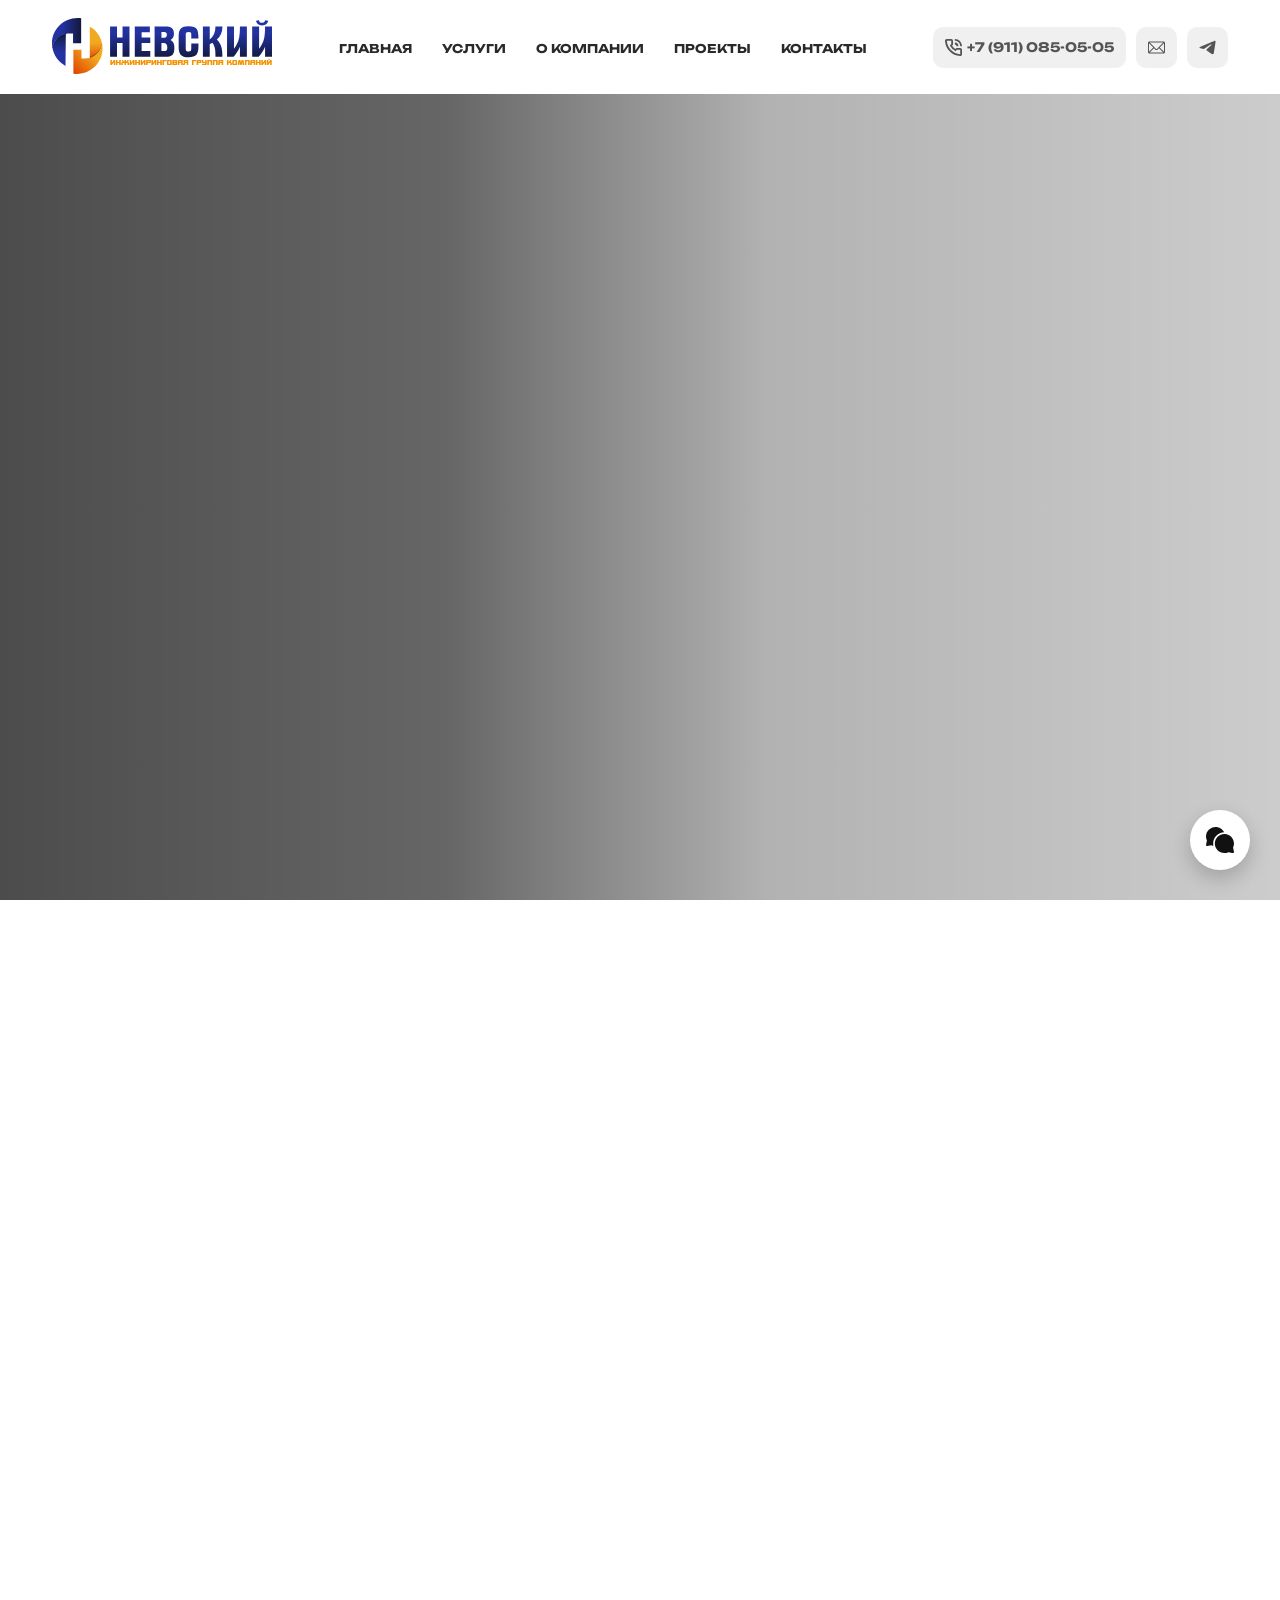
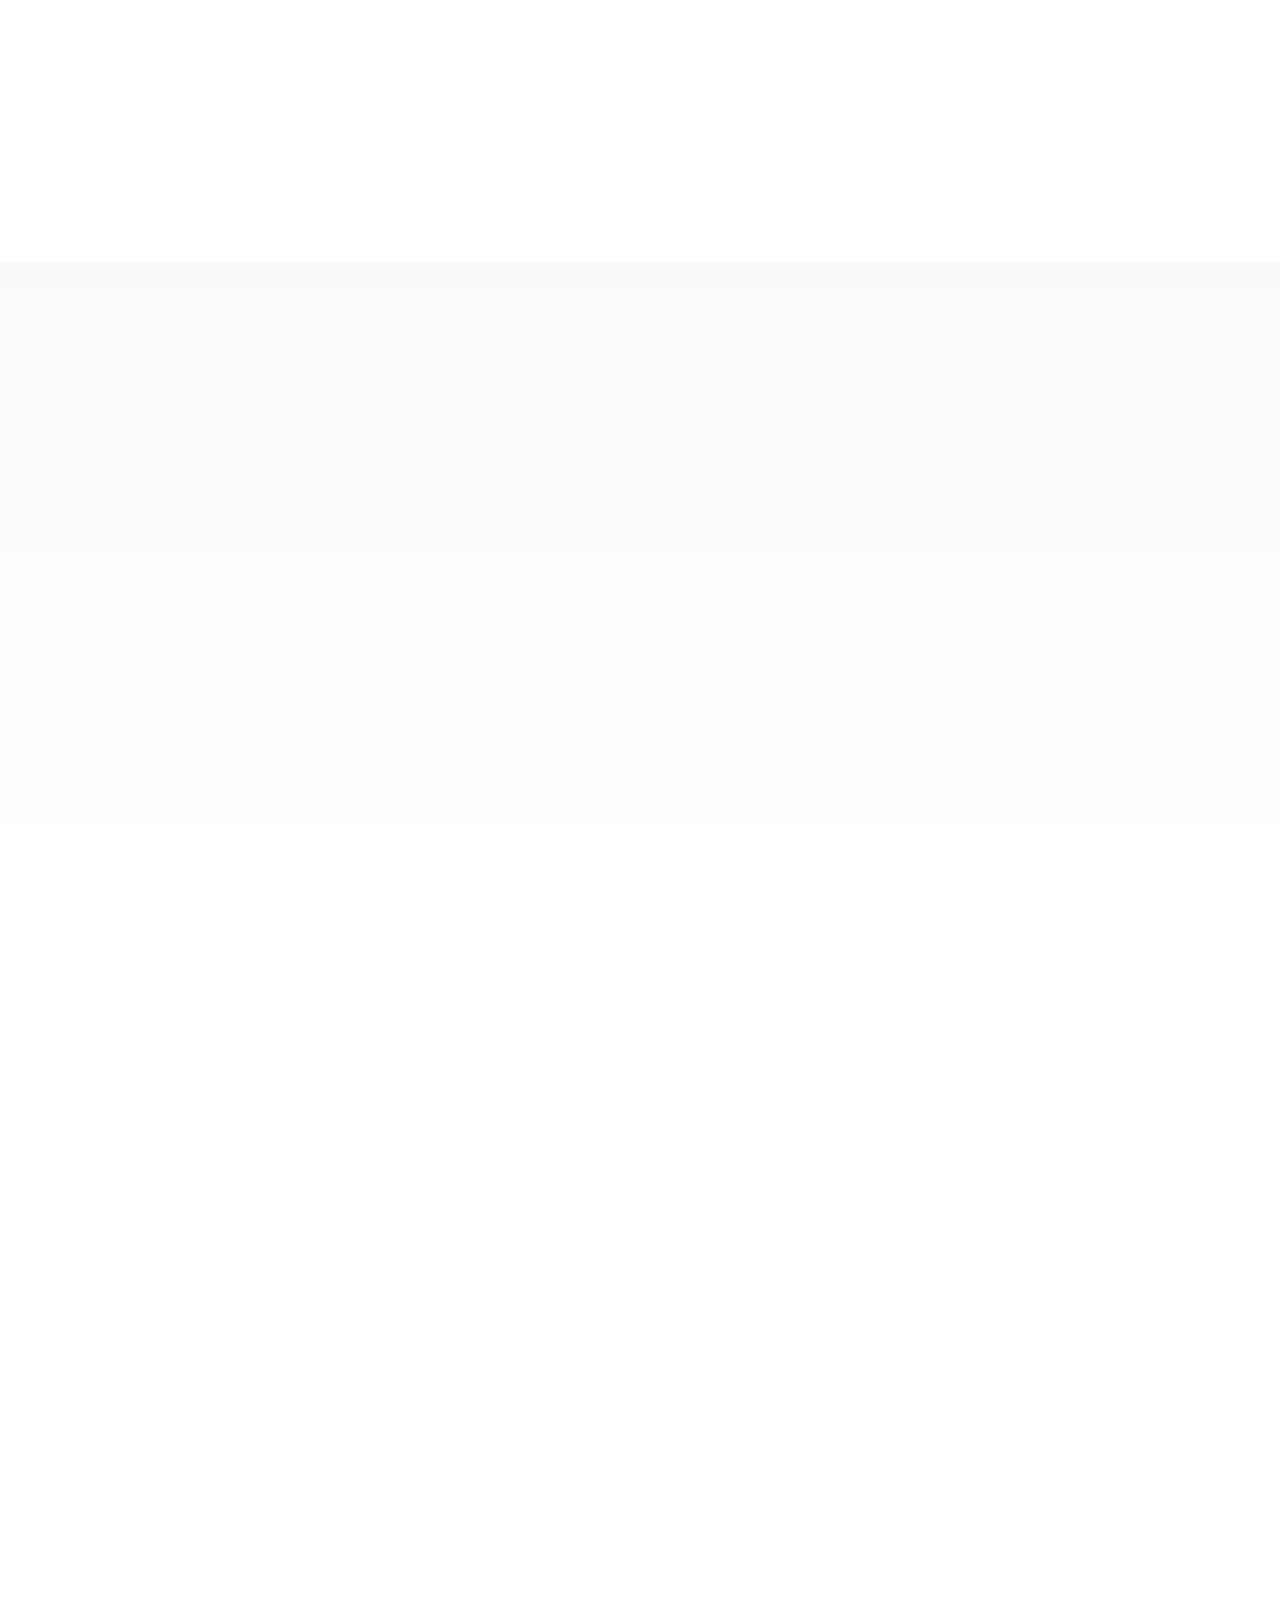
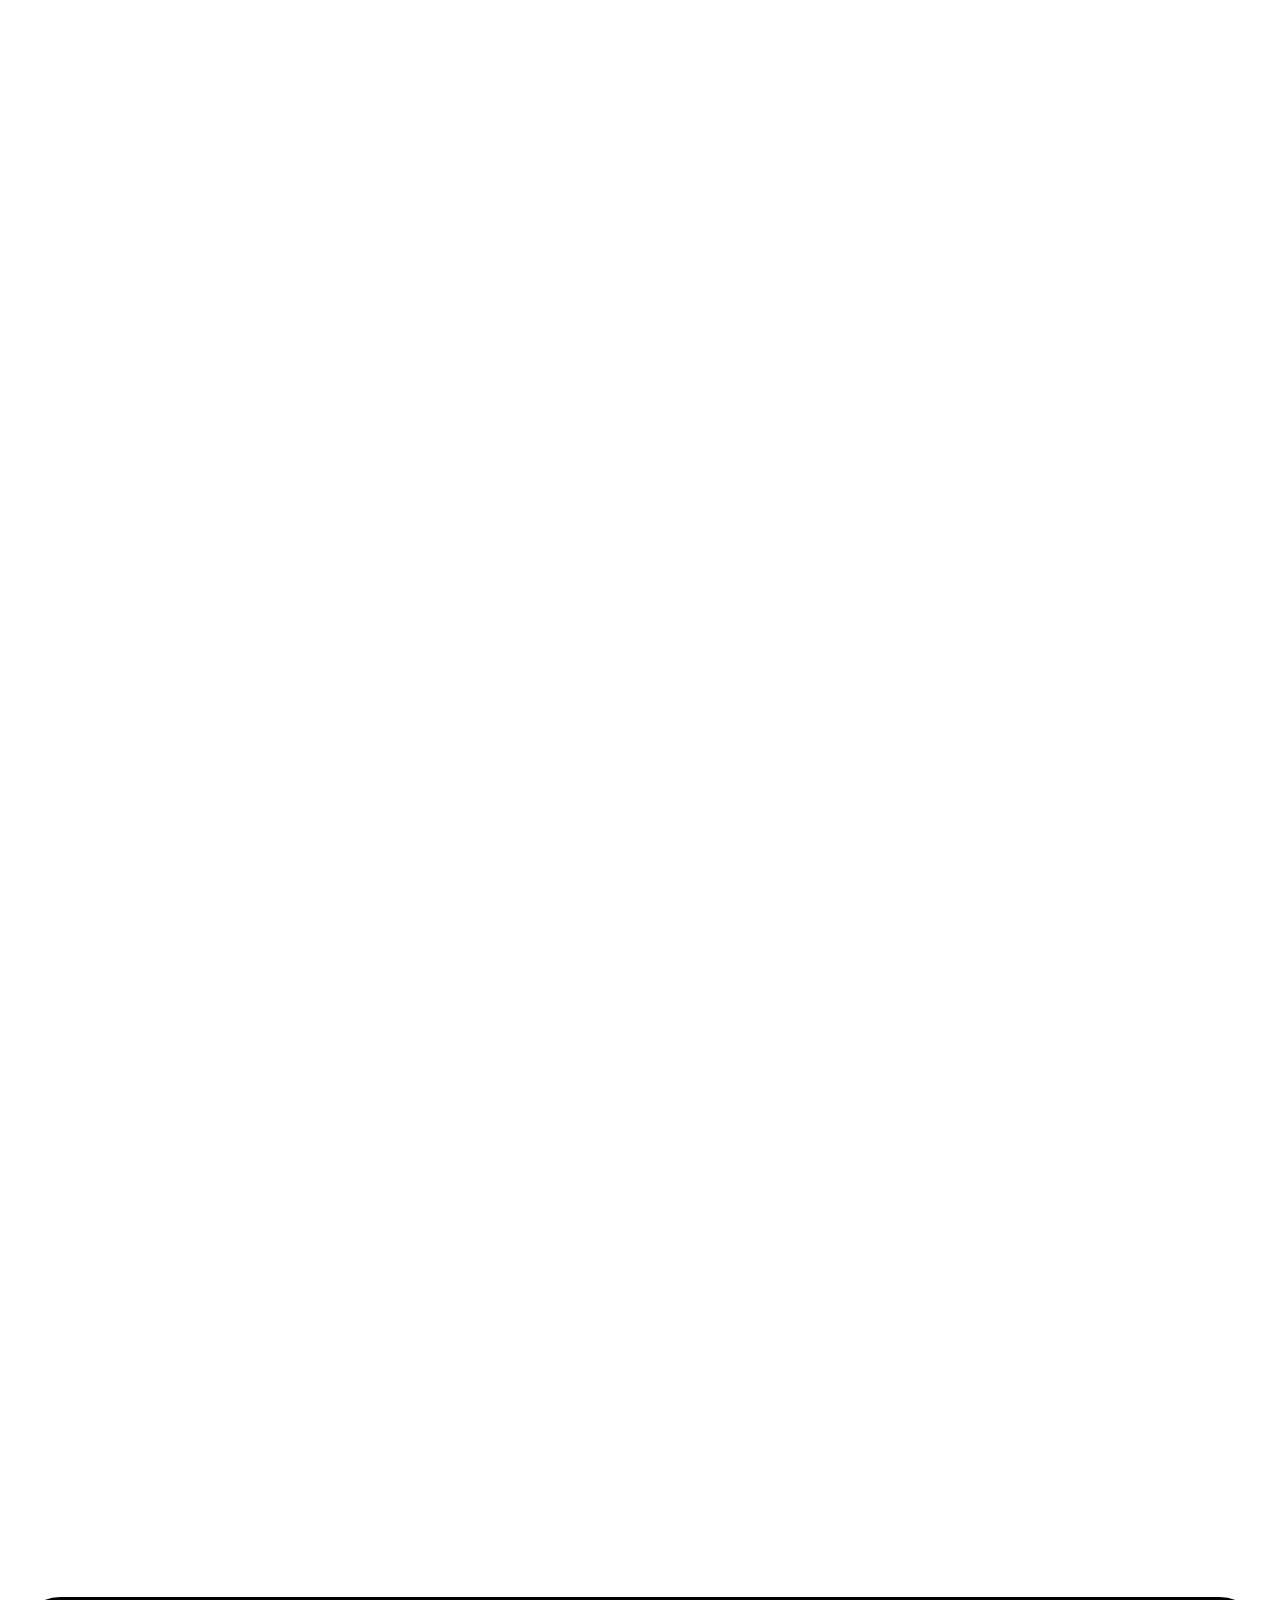
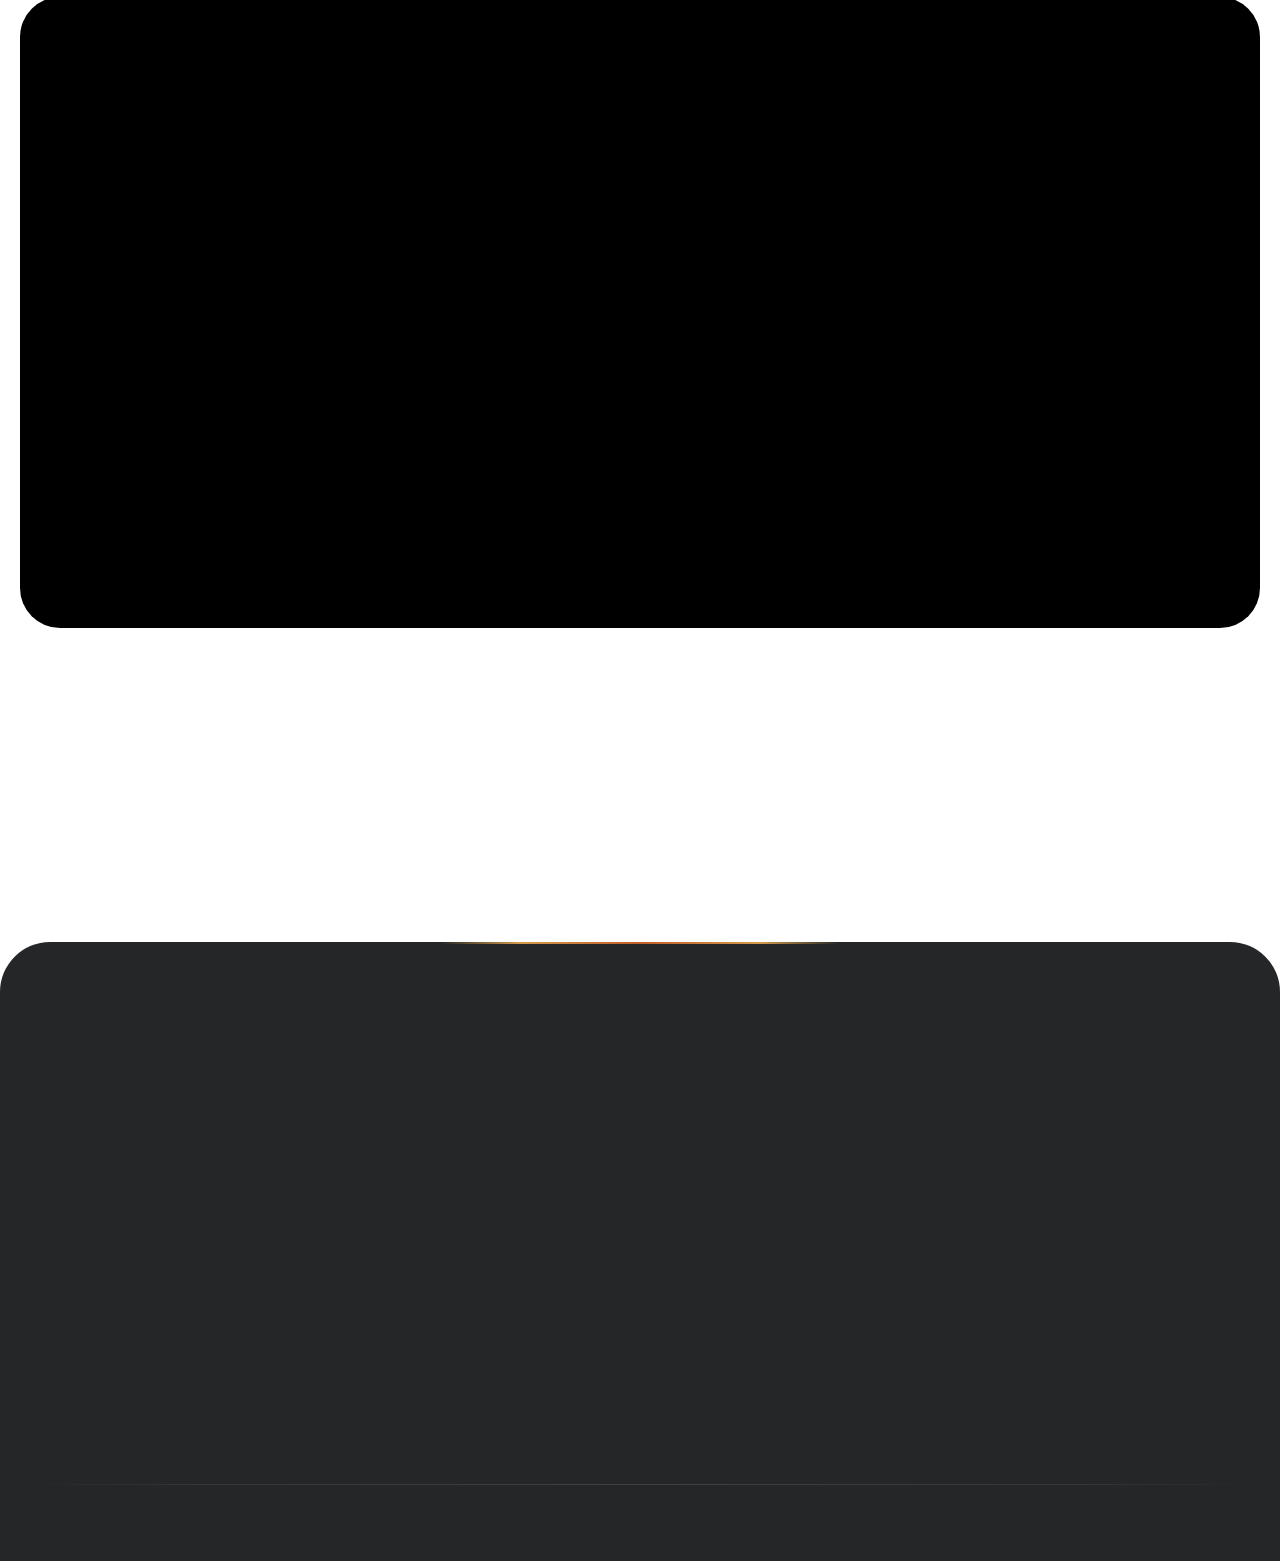
==== commit 1043b90a: "new" ====
--- a/index.html
+++ b/index.html
@@ -24,7 +24,7 @@
   <body>
     <div class="wrapper">
       <div id="main-div">
-        <div id="main-button" class="wave open">
+        <div id="main-button" class="wave">
           <svg
             class="icon-mail"
             xmlns="http://www.w3.org/2000/svg"
@@ -211,7 +211,7 @@
           <ul class="menu">
             <li><a href="/">ГЛАВНАЯ</a></li>
             <li class="has-dropdown">
-              <a href="#">УСЛУГИ</a>
+              <a href="/services.html">УСЛУГИ</a>
 
               <div class="dropdown">
                 <ul>
@@ -673,7 +673,7 @@
             </a>
           </div>
           <div class="section-cta" data-aos="fade-up">
-            <a href="#" class="view-posts-btn">
+            <a href="/services.html" class="view-posts-btn">
               <span class="btn-text">Посмотреть все</span>
               <span class="btn-icon">
                 <svg
@@ -831,7 +831,7 @@
             </article>
           </div>
           <div class="section-cta" data-aos="fade-up">
-            <a href="#" class="view-posts-btn">
+            <a href="/blogs.html" class="view-posts-btn">
               <span class="btn-text">Посмотреть все</span>
               <span class="btn-icon">
                 <svg
@@ -1020,6 +1020,7 @@
             <a href="#">О компании</a>
             <a href="#">Проекты</a>
             <a href="/contact.html">Контакты</a>
+            <a href="">Статьи </a>
             <a
               href="#"
               class="back-to-top"
--- a/assests/css/style.css
+++ b/assests/css/style.css
@@ -1502,16 +1502,19 @@
   line-height: 24px;
   font-weight: 600;
   border-radius: 8px;
-  border: none;
+  border: 3px solid #31302e;
   padding: 0px 30px;
-  transition: 0.2s cubic-bezier(0.645, 0.045, 0.355, 1);
+  transition: all  0.5s cubic-bezier(0.645, 0.045, 0.355, 1);
   width: fit-content;
   color: #fff;
   height: 56px;
   text-decoration: none;
   margin-top: auto;
 }
-
+.second-section__inner .card:first-child .card-button-learn:hover{
+  color: #31302e;
+  background-color: #fff;
+}
 /* Right Card - Contact Center */
 .second-section__inner .card:last-child {
   display: flex;
@@ -1545,6 +1548,10 @@
   background-color: #31302e;
   transition: all 0.3s;
   text-decoration: none;
+  border: 3px solid #31302e
+}
+.second-section__inner .card:last-child .contact-social-link:hover{
+  background-color: #fff;
 }
 
 .second-section__inner .card:last-child .contact-social-link svg {
@@ -1553,7 +1560,7 @@
 }
 
 .second-section__inner .card:last-child .contact-social-link:hover svg path {
-  fill: #fff;
+  fill: #31302e;
 }
 
 .second-section__inner .card:first-child .card-content {
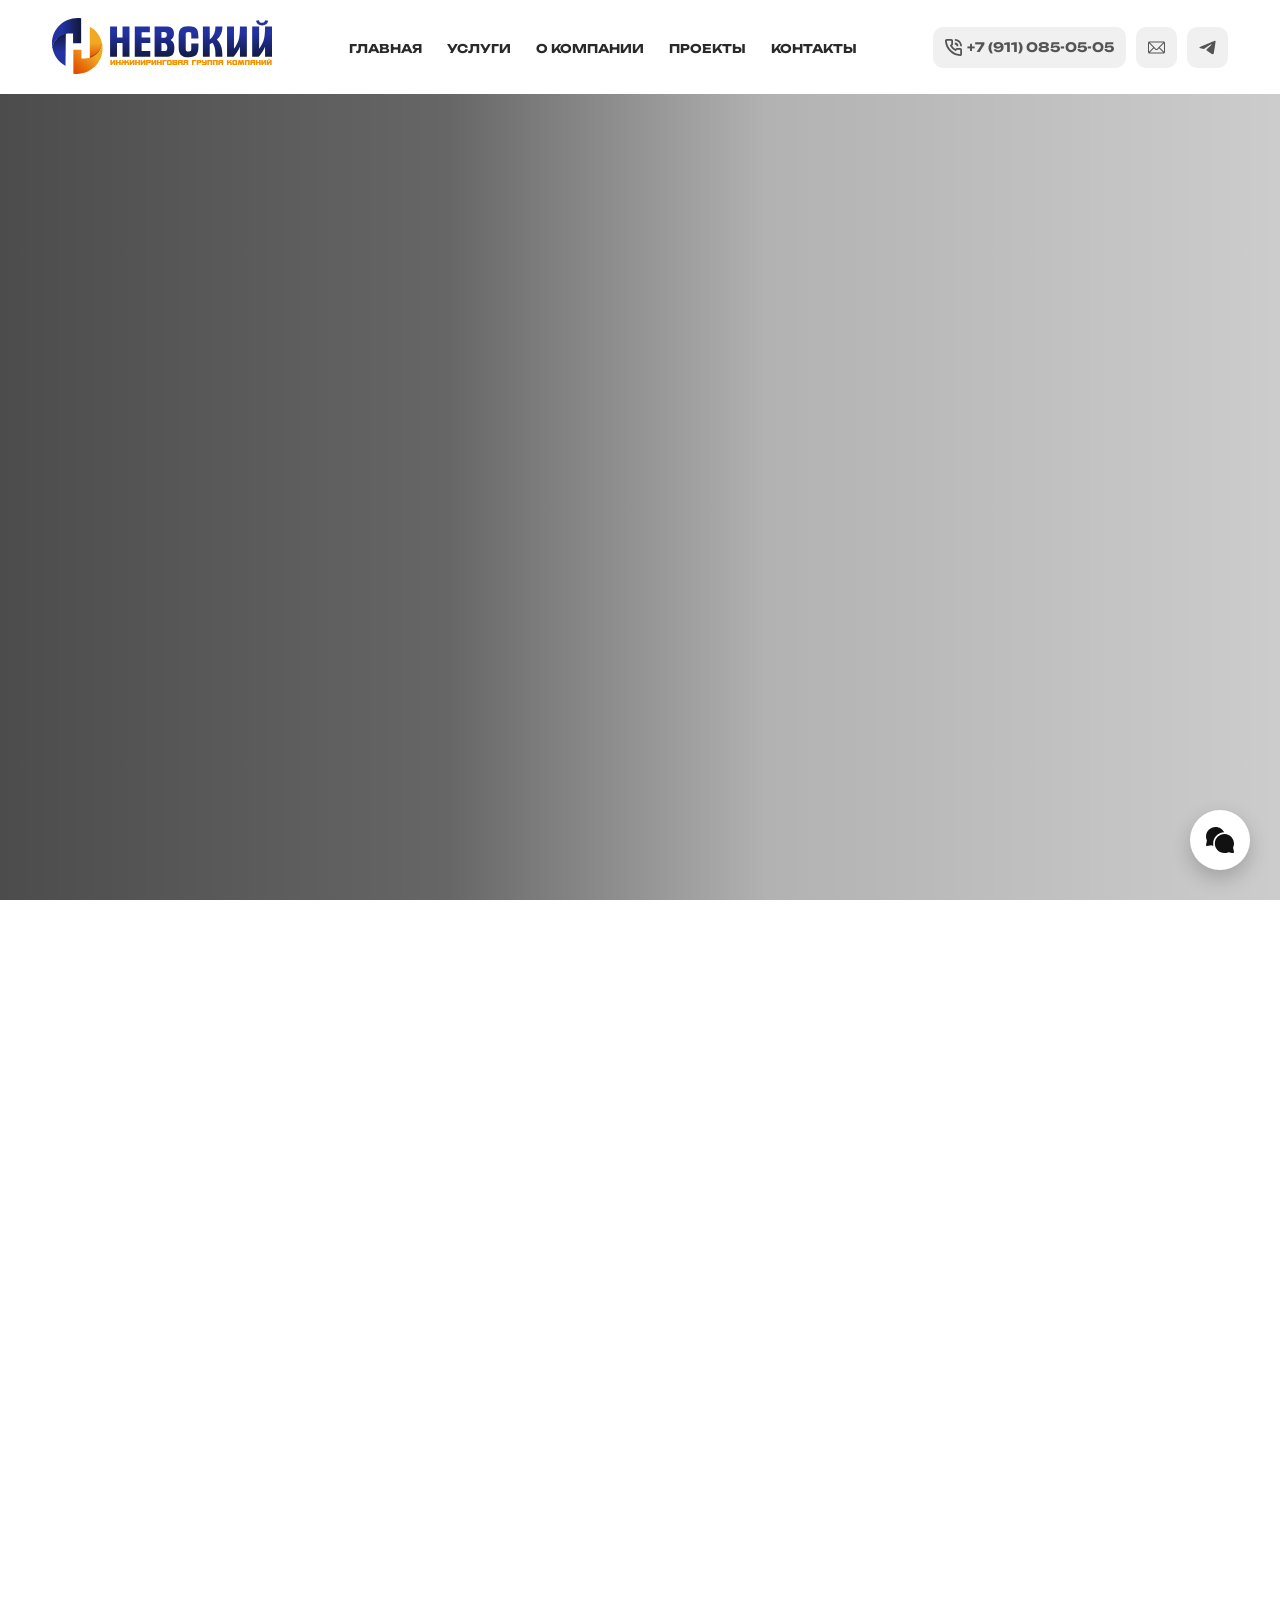
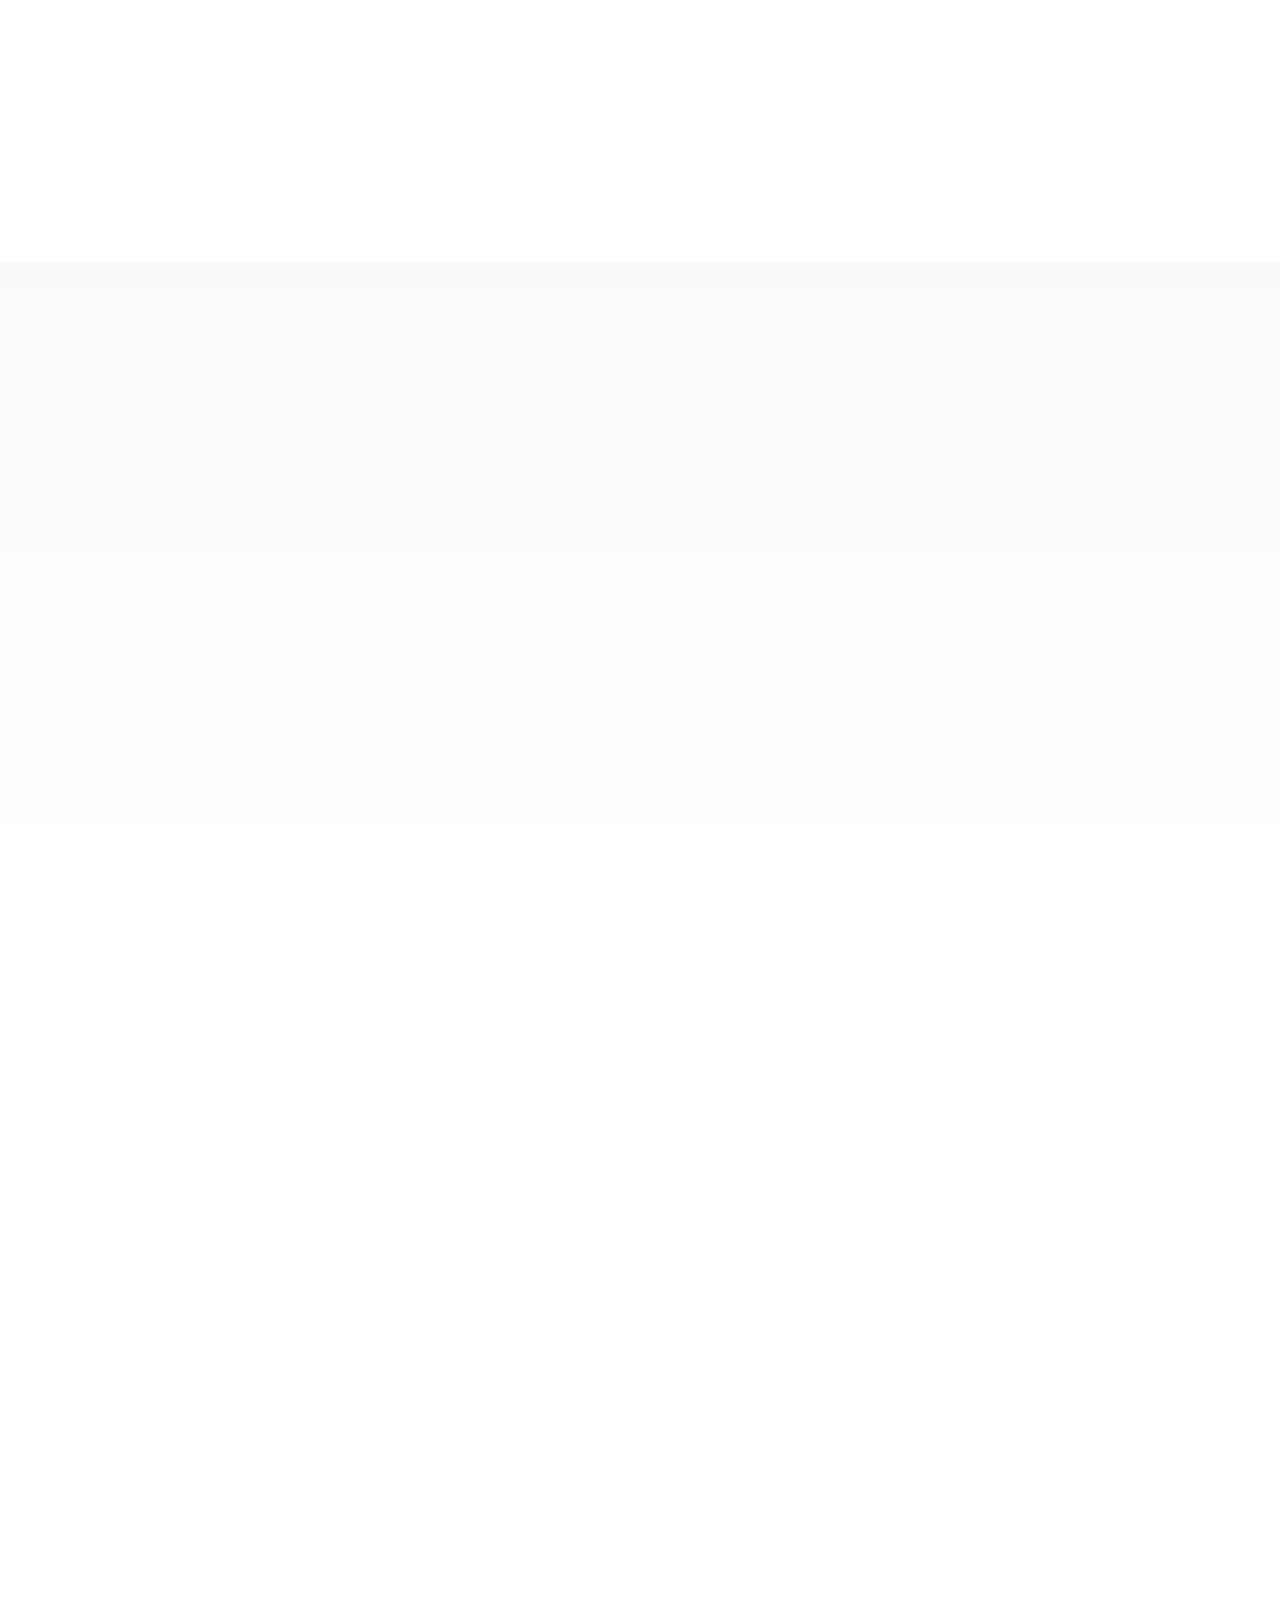
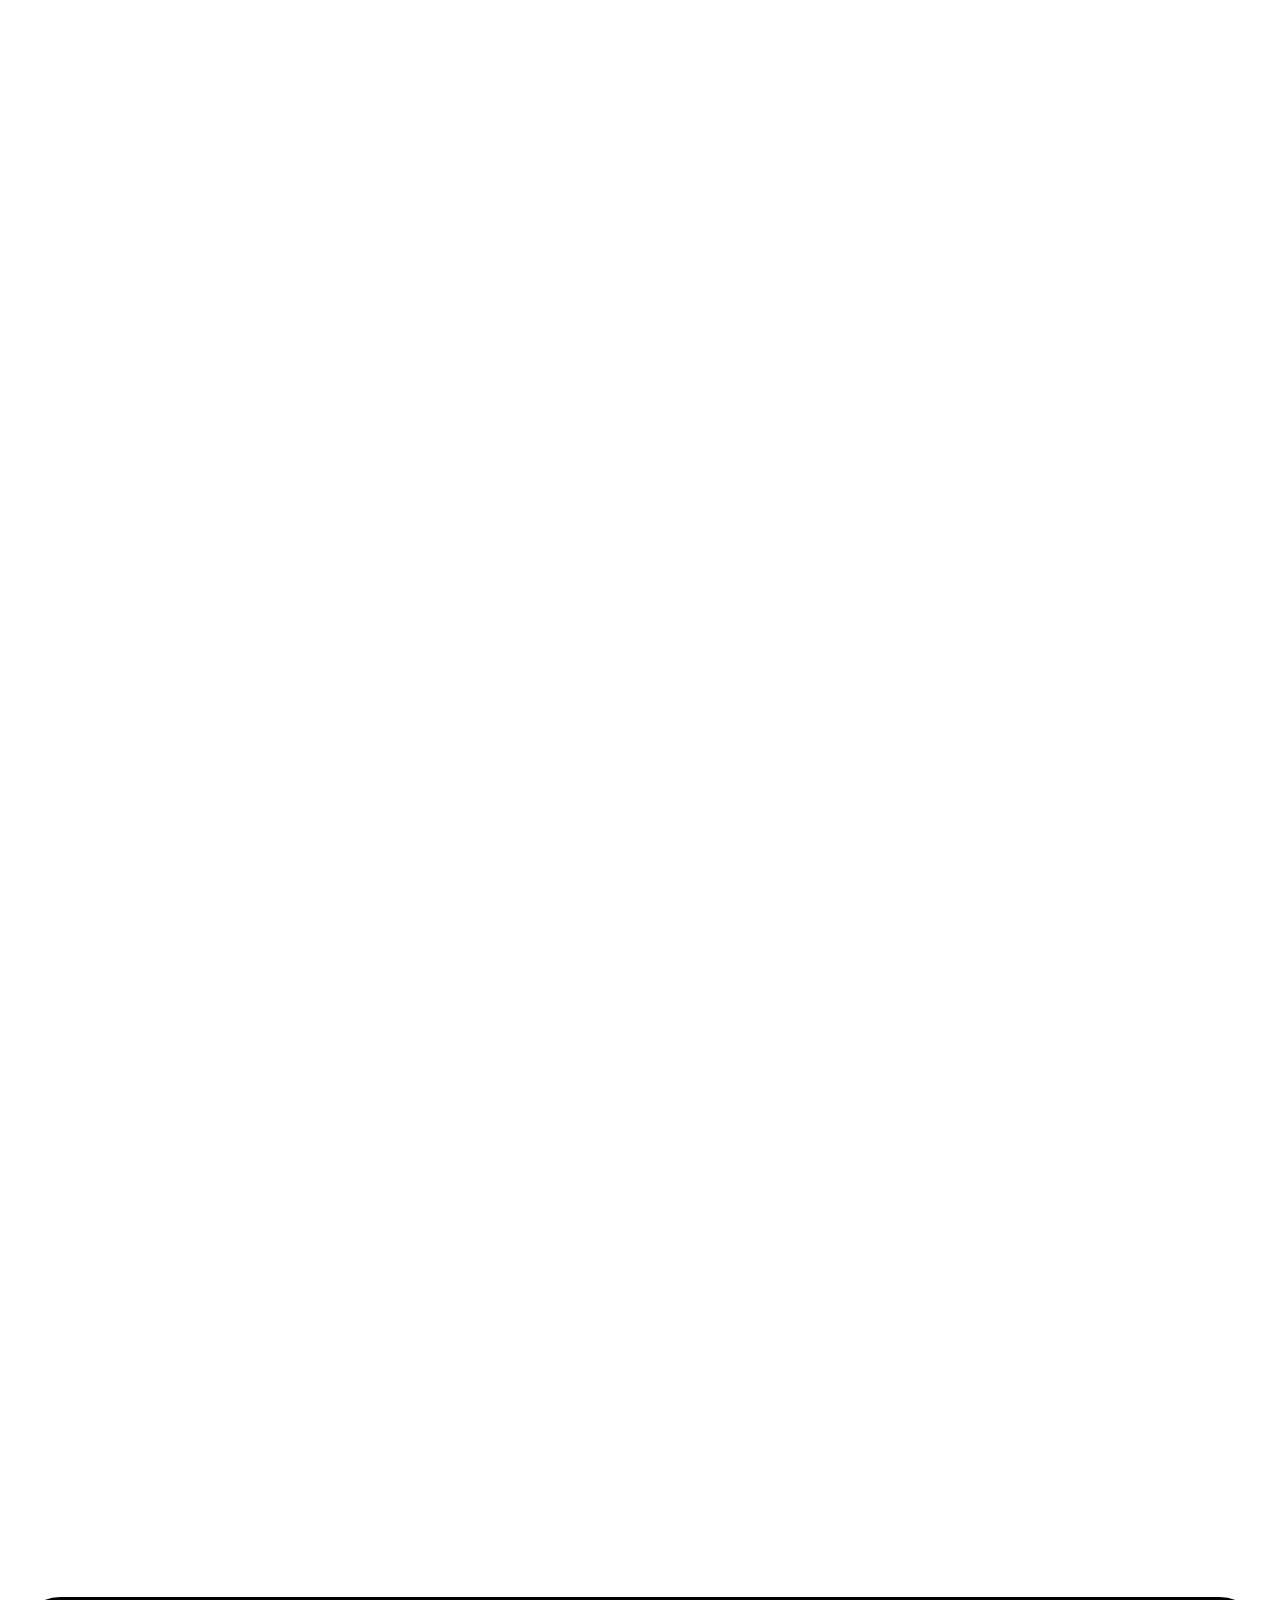
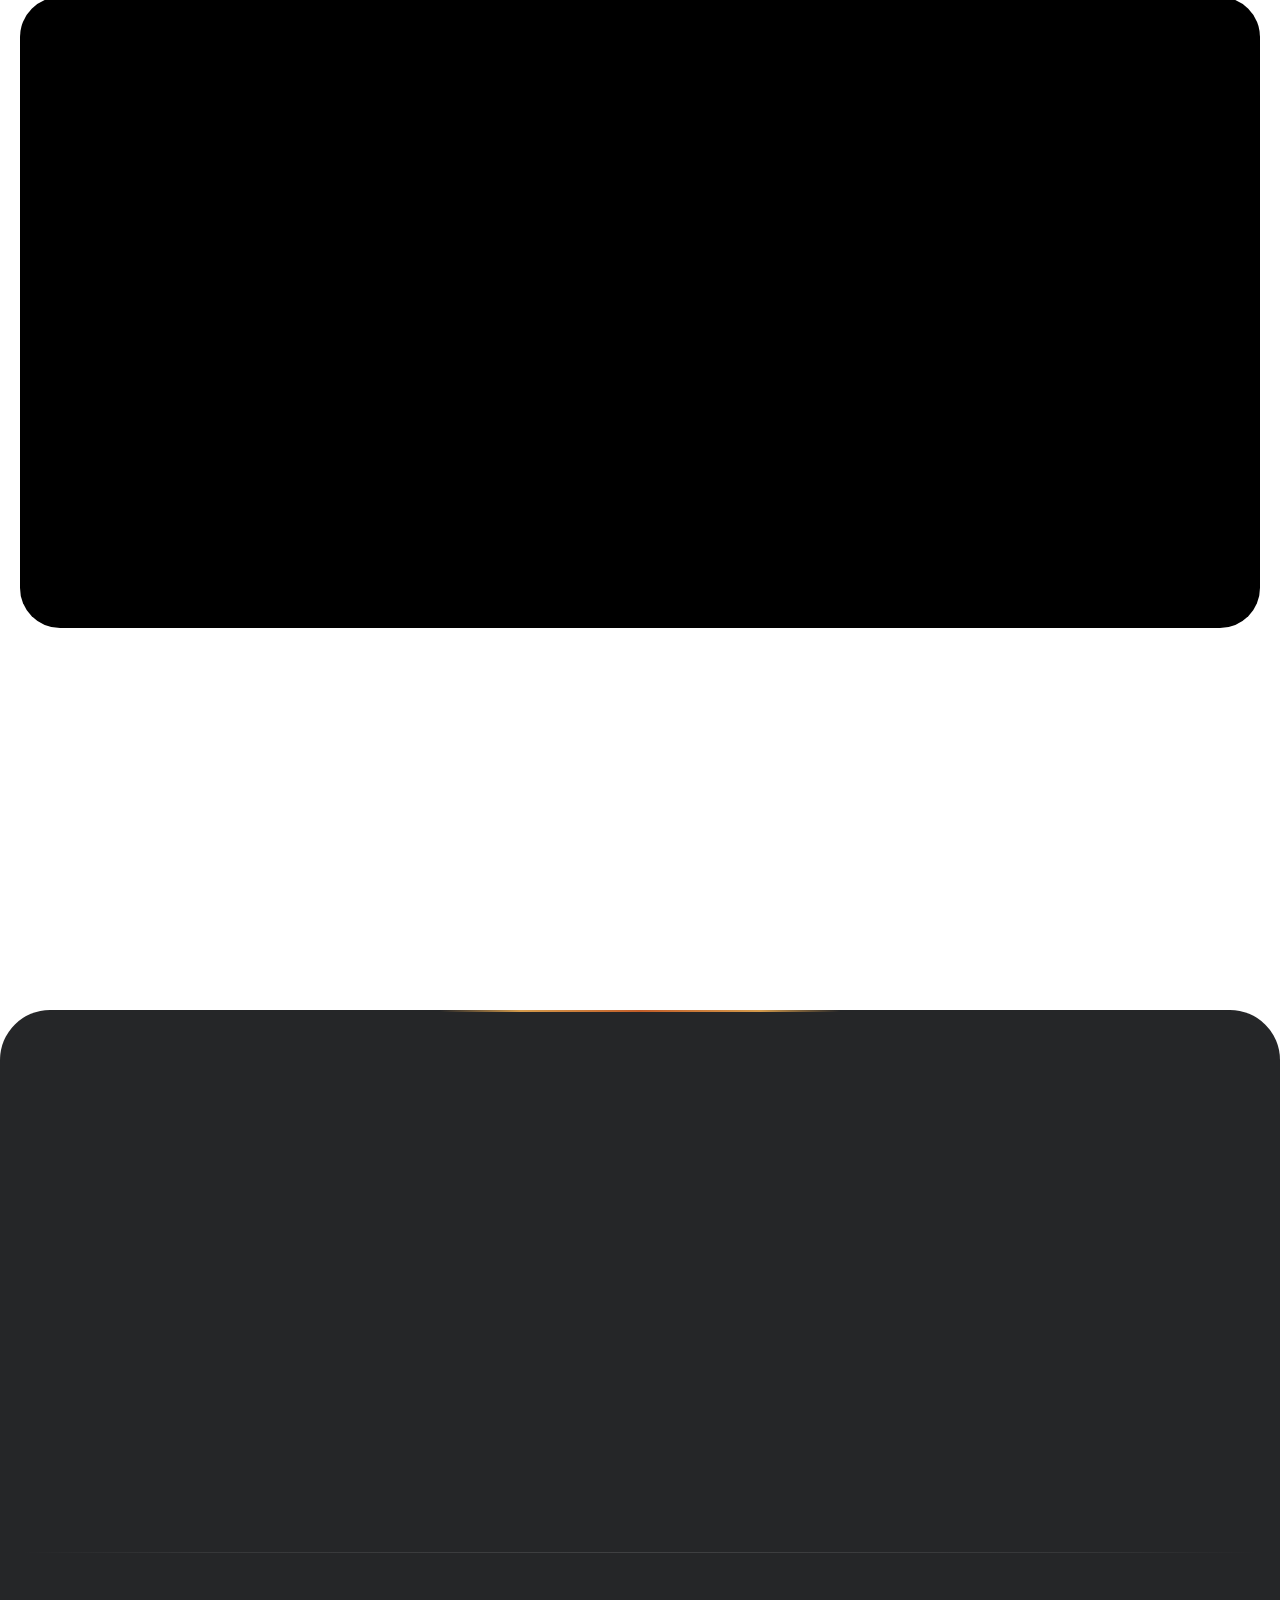
==== commit 844bd10c: "new" ====
--- a/index.html
+++ b/index.html
@@ -22,6 +22,37 @@
   </head>
 
   <body>
+    <div class="custom-modal">
+  <div class="custom-modal__overlay"></div>
+
+  <div class="custom-modal__content">
+
+    <button class="custom-modal__close">
+      ×
+    </button>
+
+    <h2 class="custom-modal__title">
+      Оставить заявку
+    </h2>
+
+    <p class="custom-modal__subtitle">
+      Наш специалист свяжется с вами в ближайшее время
+    </p>
+
+    <form class="custom-modal__form">
+
+      <input type="text" placeholder="Ваше имя" required />
+      <input type="tel" placeholder="Телефон" required />
+      <input type="email" placeholder="Email" />
+      
+      <button type="submit" class="custom-modal__submit">
+        Отправить заявку
+      </button>
+
+    </form>
+
+  </div>
+</div>
     <div class="wrapper">
       <div id="main-div">
         <div id="main-button" class="wave">
@@ -215,14 +246,18 @@
 
               <div class="dropdown">
                 <ul>
-                  <li><a href="#">Инженерные изыскания и проектирование</a></li>
-                  <li><a href="#">Демонтажные работы</a></li>
-                  <li><a href="#">Строительно-монтажные работы</a></li>
-                  <li><a href="#">Технический заказчик</a></li>
+                  <li>
+                    <a href="/serviceinner.html"
+                      >Инженерные изыскания и проектирование</a
+                    >
+                  </li>
+                  <li><a href="/serviceinner.html">Демонтажные работы</a></li>
+                  <li><a href="/serviceinner.html">Строительно-монтажные работы</a></li>
+                  <li><a href="/serviceinner.html">Технический заказчик</a></li>
                 </ul>
               </div>
             </li>
-            <li><a href="">О КОМПАНИИ</a></li>
+            <li><a href="/about.html">О КОМПАНИИ</a></li>
             <li><a href="">ПРОЕКТЫ</a></li>
             <li><a href="/contact.html">КОНТАКТЫ</a></li>
           </ul>
@@ -300,9 +335,116 @@
               </svg>
             </a>
           </div>
+          <button class="mobile-toggle" aria-label="Menu">
+              <span></span>
+              <span></span>
+              <span></span>
+            </button>
         </div>
       </div>
     </header>
+    <div class="mobile-menu">
+      <div class="mobile-menu__inner">
+        <ul class="mobile-menu__list">
+          <li><a href="/">ГЛАВНАЯ</a></li>
+
+          <li class="mobile-has-dropdown">
+            <div class="mobile-dropdown-toggle">
+              УСЛУГИ
+              <span class="arrow"></span>
+            </div>
+            <ul class="mobile-dropdown">
+              <li>
+                <a href="/serviceinner.html"
+                  >Инженерные изыскания и проектирование</a
+                >
+              </li>
+              <li><a href="/serviceinner.html">Демонтажные работы</a></li>
+              <li><a href="/serviceinner.html">Строительно-монтажные работы</a></li>
+              <li><a href="/serviceinner.html">Технический заказчик</a></li>
+            </ul>
+          </li>
+
+          <li><a href="/about.html">О КОМПАНИИ</a></li>
+          <li><a href="#">ПРОЕКТЫ</a></li>
+          <li><a href="/contact.html">КОНТАКТЫ</a></li>
+        </ul>
+        <div class="socials">
+            <a href="tel:+79110850505" class="phone">
+              <svg
+                xmlns="http://www.w3.org/2000/svg"
+                preserveAspectRatio="xMidYMid"
+                width="28"
+                height="28"
+                viewBox="0 0 28 28"
+                data-prefix="i2xv66jni"
+              >
+                <path
+                  d="M25.025 27.999l-.2-.006C11.516 27.153.846 16.484.006 3.176A3.023 3.023 0 0 1 .803.923a2.918 2.918 0 0 1 2.151-.92h7.332a2.956 2.956 0 0 1 2.952 2.952v5.293c0 .777-.315 1.538-.864 2.087l-.735.735a17.316 17.316 0 0 0 5.293 5.291l.735-.734a2.935 2.935 0 0 1 2.087-.864h5.294A2.955 2.955 0 0 1 28 17.715v7.332c0 1.656-1.307 2.952-2.975 2.952zm.023-10.284h-5.294l-2.33 2.33-.972-.537a20.286 20.286 0 0 1-7.96-7.958l-.536-.972 2.33-2.33V2.955H2.954C3.699 14.817 13.182 24.3 25.012 25.047l.013 1.476v-1.476c.027 0 .038-.006.038-.006l-.015-7.326zm-5.905-5.904a2.956 2.956 0 0 0-2.952-2.952V5.907a5.91 5.91 0 0 1 5.904 5.904h-2.952zm-2.952-8.856V.003C22.702.003 28 5.3 28 11.811h-2.952c0-4.884-3.973-8.856-8.857-8.856z"
+                  fill-rule="evenodd"
+                  class="path-i1nedck9y"
+                ></path>
+              </svg>
+              +7 (911) 085-05-05
+            </a>
+            <a href="mailto:info@igkn.ru" class="mail">
+              <svg
+                xmlns="http://www.w3.org/2000/svg"
+                version="1.1"
+                xmlns:xlink="http://www.w3.org/1999/xlink"
+                width="512"
+                height="512"
+                x="0"
+                y="0"
+                viewBox="0 0 512 512"
+                style="enable-background: new 0 0 512 512"
+                xml:space="preserve"
+                class=""
+              >
+                <g>
+                  <path
+                    d="M467 76H45C20.238 76 0 96.149 0 121v270c0 24.86 20.251 45 45 45h422c24.762 0 45-20.149 45-45V121c0-24.857-20.248-45-45-45zm-6.91 30L267.624 299.094c-5.864 5.882-17.381 5.886-23.248 0L51.91 106h408.18zM30 385.485v-258.97L159.065 256 30 385.485zM51.91 406l128.334-128.752 42.885 43.025c17.574 17.631 48.175 17.624 65.743 0l42.885-43.024L460.09 406H51.91zM482 385.485 352.935 256 482 126.515v258.97z"
+                    fill="#333333"
+                    opacity="1"
+                    data-original="#000000"
+                    class=""
+                  ></path>
+                </g>
+              </svg>
+            </a>
+            <a
+              href="https://t.me/igkNevsky"
+              class="telegram"
+              target="_blank"
+              rel="noopener"
+            >
+              <svg
+                xmlns="http://www.w3.org/2000/svg"
+                version="1.1"
+                xmlns:xlink="http://www.w3.org/1999/xlink"
+                width="512"
+                height="512"
+                x="0"
+                y="0"
+                viewBox="0 0 100 100"
+                style="enable-background: new 0 0 512 512"
+                xml:space="preserve"
+                class=""
+              >
+                <g>
+                  <path
+                    d="M89.442 11.418c-12.533 5.19-66.27 27.449-81.118 33.516-9.958 3.886-4.129 7.529-4.129 7.529s8.5 2.914 15.786 5.1 11.172-.243 11.172-.243l34.244-23.073c12.143-8.257 9.229-1.457 6.315 1.457-6.315 6.315-16.758 16.272-25.501 24.287-3.886 3.4-1.943 6.315-.243 7.772 6.315 5.343 23.558 16.272 24.53 17.001 5.131 3.632 15.223 8.861 16.758-2.186l6.072-38.13c1.943-12.872 3.886-24.773 4.129-28.173.728-8.257-8.015-4.857-8.015-4.857z"
+                    fill="#000000"
+                    opacity="1"
+                    data-original="#000000"
+                    class=""
+                  ></path>
+                </g>
+              </svg>
+            </a>
+          </div>
+      </div>
+    </div>
     <main>
       <section class="hero">
         <div class="container">
@@ -321,7 +463,7 @@
               Инженерные изыскания · Проектирование · Демонтаж ·
               Строительно-монтажные работы · Технический заказчик
             </p>
-            <a class="view-posts-btn">
+            <a class="view-posts-btn open-modal-btn">
               <span class="btn-text">Запросить коммерческое предложение</span>
 
               <span class="btn-icon">
@@ -381,7 +523,7 @@
               data-aos="fade-right"
               data-aos-duration="600"
             >
-              <div class="service-item">
+              <a href="/serviceinner.html" class="service-item">
                 <h3>Инженерные изыскания и проектирование</h3>
                 <span class="arrow">
                   <svg
@@ -398,7 +540,7 @@
                     ></path>
                   </svg>
                 </span>
-              </div>
+              </a>
 
               <div class="service-item">
                 <h3>Демонтажные работы</h3>
@@ -456,6 +598,22 @@
                   </svg>
                 </span>
               </div>
+               <a class="view-posts-btn mobile">
+                <span class="btn-text">Подробнее</span>
+
+                <span class="btn-icon">
+                  <svg
+                    xmlns="http://www.w3.org/2000/svg"
+                    aria-hidden="true"
+                    viewBox="0 0 24 24"
+                  >
+                    <path
+                      fill="currentColor"
+                      d="M5 13h11.17l-4.88 4.88c-.39.39-.39 1.03 0 1.42s1.02.39 1.41 0l6.59-6.59a.996.996 0 0 0 0-1.41l-6.58-6.6a.996.996 0 1 0-1.41 1.41L16.17 11H5c-.55 0-1 .45-1 1s.45 1 1 1"
+                    ></path>
+                  </svg>
+                </span>
+              </a>
             </div>
 
             <!-- RIGHT -->
@@ -475,7 +633,7 @@
                   фундаментов и реставрации конструкций.
                 </p>
               </div>
-              <a class="view-posts-btn">
+              <a href="/services.html" class="view-posts-btn desktop">
                 <span class="btn-text">Подробнее</span>
 
                 <span class="btn-icon">
@@ -714,7 +872,7 @@
                   Инженерные изыскания и проектирование: фундамент успешного
                   строительства
                 </h3>
-                <a href="#" class="blog-btn">Подробнее</a>
+                <a href="/bloginner.html" class="blog-btn">Подробнее</a>
               </div>
             </article>
             <article class="blog-card">
@@ -1017,7 +1175,7 @@
           >
             <p class="footer-col-title">Разделы</p>
             <a href="/">Главная</a>
-            <a href="#">О компании</a>
+            <a href="/about.html">О компании</a>
             <a href="#">Проекты</a>
             <a href="/contact.html">Контакты</a>
             <a href="">Статьи </a>
@@ -1060,5 +1218,28 @@
     <script src="https://cdn.jsdelivr.net/npm/swiper@11/swiper-bundle.min.js"></script>
     <script src="https://cdn.jsdelivr.net/npm/aos@2.3.4/dist/aos.min.js"></script>
     <script src="/assests/main.js"></script>
+    <script>
+  const modal = document.querySelector('.custom-modal');
+  const openBtn = document.querySelector('.open-modal-btn');
+  const closeBtn = document.querySelector('.custom-modal__close');
+  const overlay = document.querySelector('.custom-modal__overlay');
+
+  openBtn.addEventListener('click', () => {
+    modal.classList.add('active');
+    document.body.classList.add('no-scroll');
+  });
+
+  closeBtn.addEventListener('click', closeModal);
+  overlay.addEventListener('click', closeModal);
+
+  function closeModal() {
+    modal.classList.remove('active');
+    document.body.classList.remove('no-scroll');
+  }
+
+  document.addEventListener('keydown', (e) => {
+    if (e.key === 'Escape') closeModal();
+  });
+</script>
   </body>
 </html>
--- a/assests/css/style.css
+++ b/assests/css/style.css
@@ -1,7 +1,8 @@
 /* Локальный шрифт Unbounded (assests/fonts/unbounded/) */
 @font-face {
   font-family: "Unbounded";
-  src: url("../fonts/unbounded/Unbounded-VariableFont_wght.ttf") format("truetype");
+  src: url("../fonts/unbounded/Unbounded-VariableFont_wght.ttf")
+    format("truetype");
   font-weight: 200 900;
   font-style: normal;
   font-display: swap;
@@ -9,11 +10,11 @@
 
 :root {
   --dark-blue: #212635;
-  --dark-blue-2: #0C54A0;
+  --dark-blue-2: #0c54a0;
   --light-blue: #46518e;
-  --dark-orange:  #DE6729;
+  --dark-orange: #de6729;
   --light-orange: #f2ae51;
-  --br: 10px
+  --br: 10px;
 }
 
 html,
@@ -57,14 +58,13 @@
 }
 
 * {
-  font-family: "Unbounded", sans-serif!important;
+  font-family: "Unbounded", sans-serif !important;
 }
 
 a {
   text-decoration: none;
-  color: #333
-}
-
+  color: #333;
+}
 
 #main-div {
   position: fixed;
@@ -210,11 +210,11 @@
 
 @keyframes wave {
   0% {
-      box-shadow: 0 0 0 0 #3d99df5a;
+    box-shadow: 0 0 0 0 #3d99df5a;
   }
 
   100% {
-      box-shadow: 0 0 0 15px #3d99df1b;
+    box-shadow: 0 0 0 15px #3d99df1b;
   }
 }
 
@@ -243,7 +243,8 @@
   left: 0;
   right: 0;
   box-shadow: 0 0 0 rgba(0, 0, 0, 0);
-  transition: padding 0.4s cubic-bezier(0.4, 0, 0.2, 1),
+  transition:
+    padding 0.4s cubic-bezier(0.4, 0, 0.2, 1),
     box-shadow 0.4s cubic-bezier(0.4, 0, 0.2, 1);
 }
 
@@ -258,33 +259,31 @@
   justify-content: space-between;
   gap: 30px;
   align-items: center;
-
-}
-
-.header_menu>a {
+}
+
+.header_menu > a {
   width: 220px;
-
-}
-
-.header_menu>a img {
+}
+
+.header_menu > a img {
   object-fit: contain;
   height: auto;
 }
 
-.header_menu>ul {
-  display: flex;
-  gap: 30px;
-}
-
-.header_menu>.menu li a {
+.header_menu > ul {
+  display: flex;
+  gap: 25px;
+}
+
+.header_menu > .menu li a {
   font-size: 12px;
   font-weight: 700;
   padding-bottom: 10px;
-  transition: .4s ease;
+  transition: 0.4s ease;
   color: #2a2a2a;
 }
 
-.header_menu>.menu li a:hover {
+.header_menu > .menu li a:hover {
   border-bottom: 4px solid var(--light-orange);
 }
 
@@ -308,7 +307,7 @@
   padding: 12px;
   border-radius: var(--br);
   background-color: #2e2e2e12;
-  transition: .4s ease;
+  transition: 0.4s ease;
   color: #000000a6;
 }
 
@@ -317,7 +316,7 @@
 }
 
 .socials a:hover {
-  box-shadow: 3px 2px 0px 0px #333
+  box-shadow: 3px 2px 0px 0px #333;
 }
 
 .has-dropdown {
@@ -353,7 +352,6 @@
   flex-direction: column;
   gap: 10px;
 }
-
 
 .dropdown li:last-child {
   margin-bottom: 0;
@@ -369,16 +367,138 @@
 }
 
 .dropdown a:hover {
-  border-bottom: none !important
-}
-
+  border-bottom: none !important;
+}
+.mobile-toggle {
+  display: none;
+  flex-direction: column;
+  gap: 5px;
+  background: none;
+  border: none;
+  cursor: pointer;
+  z-index: 1001;
+}
+
+.mobile-toggle span {
+  width: 26px;
+  height: 2px;
+  background: #000;
+  transition: 0.4s cubic-bezier(0.4, 0, 0.2, 1);
+}
+
+/* Active hamburger animation */
+
+.mobile-toggle.active span:nth-child(1) {
+  transform: translateY(7px) rotate(45deg);
+}
+
+.mobile-toggle.active span:nth-child(2) {
+  opacity: 0;
+}
+
+.mobile-toggle.active span:nth-child(3) {
+  transform: translateY(-7px) rotate(-45deg);
+}
+
+/* ========================= */
+/* MOBILE MENU PANEL */
+/* ========================= */
+
+.mobile-menu {
+  position: fixed;
+  inset: 0;
+  background: rgba(0, 0, 0, 0.4);
+  backdrop-filter: blur(8px);
+  opacity: 0;
+  visibility: hidden;
+  transition: 0.4s ease;
+  z-index: 1000;
+}
+
+.mobile-menu.active {
+  opacity: 1;
+  visibility: visible;
+}
+
+.mobile-menu__inner {
+  width: 340px;
+  height: 100%;
+  background: #fff;
+  padding: 100px 22px 40px;
+  transform: translateX(-100%);
+  transition: 0.45s cubic-bezier(0.4, 0, 0.2, 1);
+}
+
+.mobile-menu.active .mobile-menu__inner {
+  transform: translateX(0);
+}
+
+.mobile-menu__list {
+  display: flex;
+  flex-direction: column;
+  gap: 25px;
+  margin-bottom: 30px;
+}
+
+.mobile-menu__list a,
+.mobile-dropdown-toggle {
+  font-size: 16px;
+  font-weight: 700;
+  color: #222;
+  display: flex;
+  gap: 10px;
+}
+
+/* ========================= */
+/* DROPDOWN */
+/* ========================= */
+
+.mobile-dropdown {
+  max-height: 0;
+  overflow: hidden;
+  transition: 0.4s ease;
+  display: flex;
+  flex-direction: column;
+  gap: 12px;
+  padding-left: 10px;
+}
+
+.mobile-has-dropdown.active .mobile-dropdown {
+  max-height: 400px;
+  margin-top: 10px;
+}
+
+.mobile-menu .arrow {
+  width: 8px;
+  height: 8px;
+  border-right: 2px solid #000;
+  border-bottom: 2px solid #000;
+  transform: rotate(45deg);
+  transition: 0.3s ease;
+}
+
+.mobile-has-dropdown.active .arrow {
+  transform: rotate(-135deg);
+}
+.mobile-dropdown li a {
+  font-size: 15px !important;
+}
+
+/* ========================= */
+/* RESPONSIVE */
+/* ========================= */
+
+body.no-scroll {
+  overflow: hidden;
+}
 .hero {
   position: relative;
   min-height: 100vh;
   display: flex;
   align-items: center;
   justify-content: flex-start;
-  background: url("https://hitechmonolit.ru/upload/iblock/fa6/6i5c3u674qzixjtj6miqfzsssgairaoa.jpg") center/cover no-repeat;
+  background: url("https://hitechmonolit.ru/upload/iblock/fa6/6i5c3u674qzixjtj6miqfzsssgairaoa.jpg")
+    center/cover no-repeat;
   overflow: hidden;
   padding-top: 50px;
 }
@@ -387,11 +507,13 @@
   content: "";
   position: absolute;
   inset: 0;
-  background: linear-gradient(90deg,
-      rgba(0, 0, 0, 0.7) 0%,
-      rgba(0, 0, 0, 0.6) 35%,
-      rgba(0, 0, 0, 0.3) 60%,
-      rgba(0, 0, 0, 0.2) 100%);
+  background: linear-gradient(
+    90deg,
+    rgba(0, 0, 0, 0.7) 0%,
+    rgba(0, 0, 0, 0.6) 35%,
+    rgba(0, 0, 0, 0.3) 60%,
+    rgba(0, 0, 0, 0.2) 100%
+  );
   z-index: 1;
 }
 
@@ -460,7 +582,7 @@
     background-color 0.3s ease,
     border-color 0.3s ease,
     transform 0.1s ease;
-    width: fit-content;
+  width: fit-content;
 }
 
 .view-posts-btn:hover {
@@ -524,7 +646,10 @@
   background: #fff;
   border-radius: 30px;
   border: 5px solid #0000000d;
-  transition: border-color 0.35s ease, box-shadow 0.35s ease, transform 0.35s ease;
+  transition:
+    border-color 0.35s ease,
+    box-shadow 0.35s ease,
+    transform 0.35s ease;
 }
 
 .adv-card:hover {
@@ -621,7 +746,7 @@
 
 .arrow svg path {
   stroke: var(--light-orange);
-  fill: var(--light-orange)
+  fill: var(--light-orange);
 }
 
 .service-item:hover .arrow {
@@ -823,12 +948,12 @@
 .card-arrow svg {
   width: 30px;
   height: 30px;
-  transition: .4s ease;
+  transition: 0.4s ease;
 }
 
 .card-arrow svg path {
   fill: var(--light-blue);
-  stroke: var(--light-blue)
+  stroke: var(--light-blue);
 }
 
 .card-image {
@@ -847,11 +972,9 @@
   transition: 0.4s ease;
 }
 
-
 .service-card:hover .card-image img {
   transform: scale(1.15);
 }
-
 
 .service-card h3 {
   font-size: 25px;
@@ -980,23 +1103,19 @@
   color: #fff;
   border: 2px solid transparent;
 
-  background: linear-gradient(var(--dark-blue),
-      var(--dark-blue)) padding-box,
-    linear-gradient(135deg,
-      var(--light-blue),
-      var(--dark-blue)) border-box;
-
-  transition: all 0.4s cubic-bezier(.25, .8, .25, 1);
+  background:
+    linear-gradient(var(--dark-blue), var(--dark-blue)) padding-box,
+    linear-gradient(135deg, var(--light-blue), var(--dark-blue)) border-box;
+
+  transition: all 0.4s cubic-bezier(0.25, 0.8, 0.25, 1);
 }
 
 /* Hover */
 .blog-btn:hover {
-  background: linear-gradient(var(--light-blue),
-      var(--dark-blue)) padding-box,
-    linear-gradient(135deg,
-      #ffffff40,
-      var(--light-blue),
-      var(--dark-blue)) border-box;
+  background:
+    linear-gradient(var(--light-blue), var(--dark-blue)) padding-box,
+    linear-gradient(135deg, #ffffff40, var(--light-blue), var(--dark-blue))
+      border-box;
 
   box-shadow:
     0 8px 25px rgba(0, 0, 0, 0.25),
@@ -1037,6 +1156,7 @@
 .contact-form .form-row {
   display: flex;
   gap: 15px;
+  flex-wrap: wrap;
   margin-bottom: 20px;
 }
 
@@ -1311,17 +1431,17 @@
 .footer-col-right .back-to-top:hover {
   color: var(--dark-blue);
 }
-.breadcrumb a{
+.breadcrumb a {
   text-decoration: underline;
   color: var(--light-orange);
 }
-.breadcrumb{
+.breadcrumb {
   margin-top: 120px;
   font-size: 14px;
   color: #00000073;
   font-weight: bold;
 }
-.breadcrumb span{
+.breadcrumb span {
   margin: 0 4px;
 }
 .static-text li::marker {
@@ -1443,8 +1563,8 @@
   box-shadow: rgba(0, 0, 0, 0.12) 0px 6px 45px;
   border-radius: var(--br);
   padding: 40px 30px 25px 30px;
-      background-color: rgb(255, 255, 255);
-    box-shadow: rgba(0, 0, 0, 0.12) 0px 6px 45px;
+  background-color: rgb(255, 255, 255);
+  box-shadow: rgba(0, 0, 0, 0.12) 0px 6px 45px;
 }
 
 .second-section__inner .card-content {
@@ -1504,14 +1624,14 @@
   border-radius: 8px;
   border: 3px solid #31302e;
   padding: 0px 30px;
-  transition: all  0.5s cubic-bezier(0.645, 0.045, 0.355, 1);
+  transition: all 0.5s cubic-bezier(0.645, 0.045, 0.355, 1);
   width: fit-content;
   color: #fff;
   height: 56px;
   text-decoration: none;
   margin-top: auto;
 }
-.second-section__inner .card:first-child .card-button-learn:hover{
+.second-section__inner .card:first-child .card-button-learn:hover {
   color: #31302e;
   background-color: #fff;
 }
@@ -1548,9 +1668,9 @@
   background-color: #31302e;
   transition: all 0.3s;
   text-decoration: none;
-  border: 3px solid #31302e
-}
-.second-section__inner .card:last-child .contact-social-link:hover{
+  border: 3px solid #31302e;
+}
+.second-section__inner .card:last-child .contact-social-link:hover {
   background-color: #fff;
 }
 
@@ -1600,35 +1720,34 @@
 .phone-input:has(input:focus) {
   border-color: #006525;
 }
-.contact-map-wrapper{
+.contact-map-wrapper {
   display: grid;
-  grid-template-columns: .6fr 1fr;
+  grid-template-columns: 0.6fr 1fr;
   gap: 30px;
 }
-.contact-map-left{
+.contact-map-left {
   display: flex;
   flex-direction: column;
   gap: 20px;
 }
-.contact-map-left a{
+.contact-map-left a {
   font-weight: bold;
   font-size: 18px;
   line-height: 1.2;
   display: flex;
   flex-direction: column;
-  gap:5px
-}
-.contact-map-left span{
-  opacity: .7;
+  gap: 5px;
+}
+.contact-map-left span {
+  opacity: 0.7;
   font-size: 16px;
   font-weight: normal;
-
-}
-.contact-map-left p{
+}
+.contact-map-left p {
   font-weight: 500;
   font-size: 16px;
   line-height: 1.2;
-  opacity: .7;
+  opacity: 0.7;
 }
 #map {
   height: 400px;
@@ -1641,15 +1760,542 @@
 #map {
   border-radius: 24px;
 }
-/* FIXED SVG SIZE */
-/* Dark overlay */
+.news-detail {
+  padding: 60px 0;
+  position: relative;
+}
+
+.news-detail__container {
+  display: grid;
+  grid-template-columns: 1fr 460px;
+  gap: 60px;
+}
+
+/* TITLE */
+
+.news-detail__title {
+  font-size: 32px;
+  font-weight: 400;
+  margin-bottom: 24px;
+}
+
+.news-detail__content-date {
+  color: #999;
+  font-size: 14px;
+  margin-bottom: 24px;
+  padding-top: 24px;
+  border-top: 1px solid #e6e6e6;
+}
+.news-detail__content-area.servicesinner {
+  border-top: 1px solid #e6e6e6;
+  padding-top: 40px;
+}
+/* CONTENT */
+
+.news-detail__content-area {
+  display: flex;
+  flex-direction: column;
+  gap: 20px;
+}
+
+.news-detail__content-area p {
+  font-size: 16px;
+  line-height: 24px;
+}
+
+/* BUTTON */
+
+.news-detail__btn {
+  display: inline-block;
+  background: var(--dark-blue);
+  color: #fff;
+  padding: 14px 32px;
+  border-radius: 40px;
+  font-weight: 600;
+  text-decoration: none;
+  width: fit-content;
+  border: 2px solid var(--dark-blue);
+  transition: 0.4s ease;
+}
+.news-detail__btn:hover {
+  background-color: #fff;
+  color: var(--dark-blue);
+}
+/* IMAGE */
+
+.news-detail__image img {
+  width: 100%;
+  border-radius: var(--br);
+  margin-top: 24px;
+}
+
+/* NAVIGATION */
+
+.news-navigation {
+  border-top: 1px solid #e6e6e6;
+  display: flex;
+  justify-content: space-between;
+  padding-top: 20px;
+  margin-top: 40px;
+}
+
+.news-navigation__container {
+  display: flex;
+  flex-direction: column;
+}
+.news-navigation__container p {
+  font-size: 12px;
+  opacity: 0.7;
+}
+.news-navigation__link {
+  font-weight: 500;
+  margin-bottom: 10px;
+}
+
+.news-navigation__link_right {
+  text-align: right;
+}
+
+/* SUBSCRIBE */
+
+.news-subscribe {
+  background: #f4f4f4;
+  padding: 40px;
+  border-radius: 10px;
+}
+
+.news-subscribe__title {
+  font-size: 26px;
+  font-weight: 400;
+  margin-bottom: 22px;
+}
+
+.news-subscribe__subtitle {
+  margin-bottom: 24px;
+  font-size: 16px;
+  opacity: 0.7;
+}
+
+.form-group {
+  margin-bottom: 20px;
+}
+
+.form-group label {
+  display: block;
+  font-size: 14px;
+  color: #6d6d6d;
+  margin-bottom: 6px;
+}
+
+.form-group input {
+  width: 100%;
+  padding: 14px 24px;
+  border-radius: 40px;
+  border: 1px solid transparent;
+}
+
+.checkbox-group {
+  display: flex;
+  flex-direction: column;
+  gap: 14px;
+  margin: 20px 0;
+  font-size: 13px;
+}
+.news-subscribe__btn {
+  width: 100%;
+  padding: 16px;
+  border-radius: 40px;
+  font-weight: 600;
+}
+.about-hero {
+  padding: 60px 0;
+  border-radius: 30px;
+}
+
+.about-hero__title {
+  font-size: 50px;
+  font-weight: 700;
+  margin-bottom: 32px;
+  color: var(--dark-orange);
+}
+
+.about-hero__text {
+  font-size: 18px;
+  line-height: 32px;
+  color: #444;
+  margin-bottom: 24px;
+}
+
+.about-activities {
+  padding: 60px 0;
+}
+
+.about-activities__title {
+  font-size: 42px;
+  font-weight: 700;
+  margin-bottom: 60px;
+}
+
+.about-activities__grid {
+  display: grid;
+  grid-template-columns: repeat(2, 1fr);
+  gap: 40px;
+}
+
+.about-activity-card {
+  background: #e9e9e9;
+  border-radius: 32px;
+  padding: 40px;
+  display: flex;
+  gap: 24px;
+  align-items: flex-start;
+}
+
+.about-activity-card--full {
+  grid-column: 1 / -1;
+}
+
+.about-activity-card__number {
+  min-width: 80px;
+  height: 80px;
+  border-radius: 50%;
+  display: flex;
+  align-items: center;
+  justify-content: center;
+  font-size: 28px;
+  font-weight: 700;
+  color: #fff;
+}
+
+.about-activity-card__number--blue {
+  background: #21263520;
+  color: var(--dark-blue) !important;
+}
+
+.about-activity-card__number--orange {
+  background: #de682932;
+  color: var(--dark-orange);
+}
+
+.about-activity-card__content h3 {
+  font-size: 22px;
+  font-weight: 700;
+  margin-bottom: 12px;
+}
+
+.about-activity-card__content p {
+  font-size: 16px;
+  line-height: 26px;
+  color: #444;
+}
+.about-advantages {
+  padding: 60px 0;
+}
+
+.about-advantages__title {
+  font-size: 48px;
+  font-weight: 700;
+  margin-bottom: 60px;
+}
+
+.about-advantages__grid {
+  display: grid;
+  grid-template-columns: repeat(3, 1fr);
+  gap: 40px;
+  margin-bottom: 60px;
+}
+
+/* CARD */
+
+.about-advantage-card {
+  background: #e9e9e9;
+  border-radius: 32px;
+  padding: 50px 30px;
+  text-align: center;
+}
+
+/* ICON */
+
+.about-advantage-card__icon {
+  width: 90px;
+  height: 90px;
+  border-radius: 50%;
+  background: #21263523;
+  margin: 0 auto 24px;
+  display: flex;
+  align-items: center;
+  justify-content: center;
+}
+
+.about-advantage-card__icon svg {
+  width: 40px;
+  height: 40px;
+  color: var(--dark-blue);
+}
+
+.about-advantage-card h3 {
+  font-size: 20px;
+  font-weight: 700;
+  line-height: 28px;
+}
+
+.about-advantages__bottom p {
+  font-size: 18px;
+  line-height: 30px;
+  margin-bottom: 20px;
+  color: #444;
+}
+.electro-gallery {
+  padding: 60px 0;
+}
+
+.swiper {
+  padding-bottom: 60px;
+}
+
+.swiper-slide {
+  overflow: hidden;
+  border-radius: var(--br);
+}
+
+.swiper-slide img {
+  width: 100%;
+  height: 250px;
+  object-fit: cover;
+  transition: 0.4s ease;
+  border-radius: var(--br);
+}
+
+.swiper-slide:hover img {
+  transform: scale(1.05);
+}
+
+/* Arrow overlay */
+
+.swiper-button-prev,
+.swiper-button-next {
+  width: 48px;
+  height: 48px;
+  background: rgba(0, 0, 0, 0.581);
+  border-radius: 50%;
+  color: #fff;
+}
+
+.swiper-button-prev:after,
+.swiper-button-next:after {
+  font-size: 18px;
+}
+
+.swiper-pagination-bullet {
+  width: 13px;
+  height: 13px;
+  background: #e6d3a3;
+  opacity: 1;
+}
+
+.swiper-pagination-bullet-active {
+  background: var(--light-orange);
+}
+#contacts{
+  padding: 60px 0;
+}
+.custom-modal {
+  position: fixed;
+  inset: 0;
+  display: flex;
+  align-items: center;
+  justify-content: center;
+  background: rgba(0, 0, 0, 0.45);
+  backdrop-filter: blur(8px);
+  opacity: 0;
+  visibility: hidden;
+  transition: 0.4s ease;
+  z-index: 2000;
+}
+
+.custom-modal.active {
+  opacity: 1;
+  visibility: visible;
+}
+
+/* ============================ */
+/* CONTENT */
+/* ============================ */
+
+.custom-modal__content {
+  width: 480px;
+  background: #fff;
+  padding: 50px 40px;
+  border-radius: 24px;
+  transform: scale(0.9);
+  transition: 0.4s cubic-bezier(.4,0,.2,1);
+  position: relative;
+  box-shadow: 0 20px 60px rgba(0,0,0,0.25);
+}
+
+.custom-modal.active .custom-modal__content {
+  transform: scale(1);
+}
+
+/* ============================ */
+/* CLOSE */
+/* ============================ */
+
+.custom-modal__close {
+  position: absolute;
+  top: 20px;
+  right: 25px;
+  font-size: 28px;
+  border: none;
+  background: none;
+  cursor: pointer;
+  transition: 0.3s ease;
+}
+
+.custom-modal__close:hover {
+  color: var(--dark-orange);
+  transform: rotate(90deg);
+}
+
+/* ============================ */
+/* TEXT */
+/* ============================ */
+
+.custom-modal__title {
+  font-size: 28px;
+  font-weight: 800;
+  margin-bottom: 10px;
+}
+
+.custom-modal__subtitle {
+  font-size: 15px;
+  margin-bottom: 30px;
+  color: #666;
+}
+
+/* ============================ */
+/* FORM */
+/* ============================ */
+
+.custom-modal__form {
+  display: flex;
+  flex-direction: column;
+  gap: 18px;
+}
+
+.custom-modal__form input {
+  padding: 14px 18px;
+  border-radius: 12px;
+  border: 1px solid #ddd;
+  transition: 0.3s ease;
+  font-size: 14px;
+}
+
+.custom-modal__form input:focus {
+  border-color: var(--dark-orange);
+  box-shadow: 0 0 0 3px rgba(255, 140, 0, 0.15);
+  outline: none;
+}
+
+/* ============================ */
+/* SUBMIT */
+/* ============================ */
+
+.custom-modal__submit {
+  padding: 14px;
+  border-radius: 14px;
+  border: none;
+  font-weight: 700;
+  background: linear-gradient(
+    60deg,
+    var(--dark-orange),
+    var(--light-orange)
+  );
+  color: #fff;
+  cursor: pointer;
+  transition: 0.35s ease;
+}
+
+.custom-modal__submit:hover {
+  transform: translateY(-3px);
+  box-shadow: 0 10px 25px rgba(0,0,0,0.2);
+}
+
+/* ============================ */
+/* RESPONSIVE */
+/* ============================ */
+
+@media (max-width: 600px) {
+  .custom-modal__content {
+    width: 90%;
+    padding: 40px 25px;
+  }
+}
+/* Responsive */
 @media (max-width: 1200px) {
-  .card-content {
-    padding: 0;
-  }
+  .advantages-grid {
+    grid-template-columns: 1fr 1fr;
+  }
+  header .menu,
+  header .socials {
+    display: none !important;
+  }
+
+  .mobile-toggle {
+    display: flex;
+  }
+  .electro-gallery__title {
+    font-size: 40px;
+  }
+  .about-right h2 {
+    font-size: 42px;
+    font-weight: 800;
+    margin-bottom: 30px;
+  }
+  .service-item h3 {
+    font-size: 25px;
+    font-weight: 700;
+    letter-spacing: 1px;
+  }
+  .workflow-grid {
+    grid-template-columns: 1fr;
+  }
+
+  .workflow-box {
+    padding: 50px 40px;
+  }
+
+  .workflow-box h2 {
+    font-size: 36px;
+  }
+  .contact-wrapper {
+    grid-template-columns: 1fr;
+  }
+}
+.mobile {
+  display: none;
 }
 
 @media (max-width: 992px) {
+  .about-right {
+    order: -1;
+  }
+  .mobile {
+    display: flex;
+    margin-top: 20px;
+  }
+  .desktop {
+    display: none;
+  }
+  .news-detail__container {
+    grid-template-columns: 1fr;
+  }
+  .about-activities__grid {
+    grid-template-columns: 1fr;
+  }
+  .about-advantages__grid {
+    grid-template-columns: repeat(2, 1fr);
+  }
   .second-section__inner {
     grid-template-columns: 1fr;
   }
@@ -1670,58 +2316,6 @@
     right: auto;
     margin-top: 20px;
   }
-}
-
-@media (max-width: 768px) {
-  .second-section__inner .card:first-child .card-content {
-    grid-template-columns: 1fr;
-  }
-  .second-section__inner {
-    grid-template-columns: 1fr;
-    height: auto;
-    gap: 16px;
-  }
-
-  .second-section__inner .card {
-    min-height: 320px;
-    padding: 30px 24px;
-  }
-  .second-section__inner .card-title {
-    font-size: 24px !important;
-    line-height: 30px;
-  }
-
-  .second-section__inner .card:last-child .contact-phone {
-    font-size: 25px !important;
-    line-height: 36px;
-  }
-
-  .second-section {
-    padding-top: 0;
-  }
-
-  .second-section__inner .card {
-    padding: 0 !important;
-  }
-
-  .second-section__inner .card-title {
-    font-size: 20px !important;
-    line-height: 26px;
-  }
-
-  .second-section__inner .card:last-child .contact-social-link {
-    width: 40px !important;
-    height: 40px !important;
-  }
-
-  .second-section__inner .card:last-child .contact-social {
-    margin-top: 0;
-  }
-}
-
-/* Responsive */
-
-@media (max-width: 992px) {
   .footer-top {
     grid-template-columns: 1fr;
     gap: 40px;
@@ -1740,11 +2334,6 @@
   .footer_bottom a {
     text-align: center;
   }
-}
-
-/* RESPONSIVE */
-
-@media (max-width: 992px) {
   .contact-wrapper {
     grid-template-columns: 1fr;
   }
@@ -1760,27 +2349,7 @@
   .submit-btn {
     width: 100%;
   }
-}
-
-/* Responsive */
-
-@media (max-width: 992px) {
-  .workflow-grid {
-    grid-template-columns: 1fr;
-  }
-
-  .workflow-box {
-    padding: 50px 40px;
-  }
-
-  .workflow-box h2 {
-    font-size: 36px;
-  }
-}
-
-/* RESPONSIVE */
-
-@media (max-width: 992px) {
+
   .services-grid {
     grid-template-columns: 1fr;
   }
@@ -1798,11 +2367,6 @@
   .blog-grid {
     grid-template-columns: repeat(2, 1fr);
   }
-}
-
-/* Responsive */
-
-@media (max-width: 992px) {
   .about-wrapper {
     grid-template-columns: 1fr;
   }
@@ -1842,23 +2406,156 @@
   .service-item h3 {
     font-size: 22px;
   }
-}
-
-/* Responsive */
-
-@media (max-width: 992px) {
   .advantages-grid {
     grid-template-columns: 1fr;
   }
-}
-
-@media (max-width: 992px) {
   .hero-title {
-    font-size: 48px;
+    font-size: 40px;
   }
 
   .hero-text {
     font-size: 16px;
+  }
+}
+@media (max-width: 768px) {
+  .news-navigation{
+    display: none;
+  }
+  .contact-map-wrapper{
+    grid-template-columns: 1fr;
+  }
+  .news-subscribe {
+    background: #f4f4f4;
+    padding: 40px 20px;
+    border-radius: 10px;
+}
+  .news-detail__title {
+    font-size: 26px;
+  }
+  .contact-left h2 {
+    font-size: 33px;
+  }
+  .about-hero__title {
+    font-size: 35px;
+  }
+  .about-hero__text{
+    font-size: 16px;
+    line-height: 1.5;
+  }
+  .about-activities__title {
+    font-size: 26px;
+    font-weight: 700;
+    margin-bottom: 60px;
+}
+.about-activity-card{
+  flex-direction: column;
+}
+.about-activity-card {
+  padding: 40px 20px;
+}
+.about-advantage-card {
+    background: #e9e9e9;
+    border-radius: 32px;
+    padding: 50px 25px;
+    text-align: center;
+}
+.about-advantages__bottom p{
+  font-size: 16px;}
+  .workflow-box {
+    padding: 50px 25px;
+  }
+  .workflow-box h2 {
+    font-size: 30px;
+    line-height: 1.6;
+  }
+  .featured-project-title {
+    font-size: 26px;
+  }
+  .services-header h2,
+  .articles-header h2 {
+    font-size: 40px;
+  }
+  .service-card h3 {
+    font-size: 21px;
+    font-weight: 700;
+    margin-bottom: 10px;
+  }
+  .about-right h2 {
+    font-size: 26px;
+  }
+  .service-item h3 {
+    font-size: 17px;
+  }
+  .adv-card h3 {
+    font-size: 21px;
+  }
+  .adv-number {
+    font-size: 42px;
+  }
+  .adv-card {
+    padding: 30px 17px;
+  }
+  .about-advantages__grid {
+    grid-template-columns: 1fr;
+  }
+  .swiper-slide img {
+    height: 280px;
+  }
+  .second-section__inner .card:first-child .card-content {
+    grid-template-columns: 1fr;
+  }
+  .second-section__inner {
+    grid-template-columns: 1fr;
+    height: auto;
+    gap: 16px;
+  }
+
+  .second-section__inner .card {
+    min-height: 320px;
+    padding: 30px 24px;
+  }
+  .second-section__inner .card-title {
+    font-size: 24px !important;
+    line-height: 30px;
+  }
+
+  .second-section__inner .card:last-child .contact-phone {
+    font-size: 25px !important;
+    line-height: 36px;
+  }
+
+  .second-section {
+    padding-top: 0;
+  }
+
+  .second-section__inner .card {
+    padding: 0 !important;
+  }
+
+  .second-section__inner .card-title {
+    font-size: 20px !important;
+    line-height: 26px;
+  }
+
+  .second-section__inner .card:last-child .contact-social-link {
+    width: 40px !important;
+    height: 40px !important;
+  }
+
+  .second-section__inner .card:last-child .contact-social {
+    margin-top: 0;
+  }
+  .hero-title {
+    font-size: 31px;
+  }
+  .hero-text {
+    max-width: 100%;
+  }
+  .btn-text {
+    font-size: 14px;
+  }
+  .hero-text {
+    font-size: 14px;
   }
 }
 
@@ -1867,12 +2564,11 @@
     height: auto;
     padding: 100px 0;
   }
-
   .hero-title {
-    font-size: 36px;
+    font-size: 21px;
   }
 
   .blog-grid {
     grid-template-columns: 1fr;
   }
-}+}
